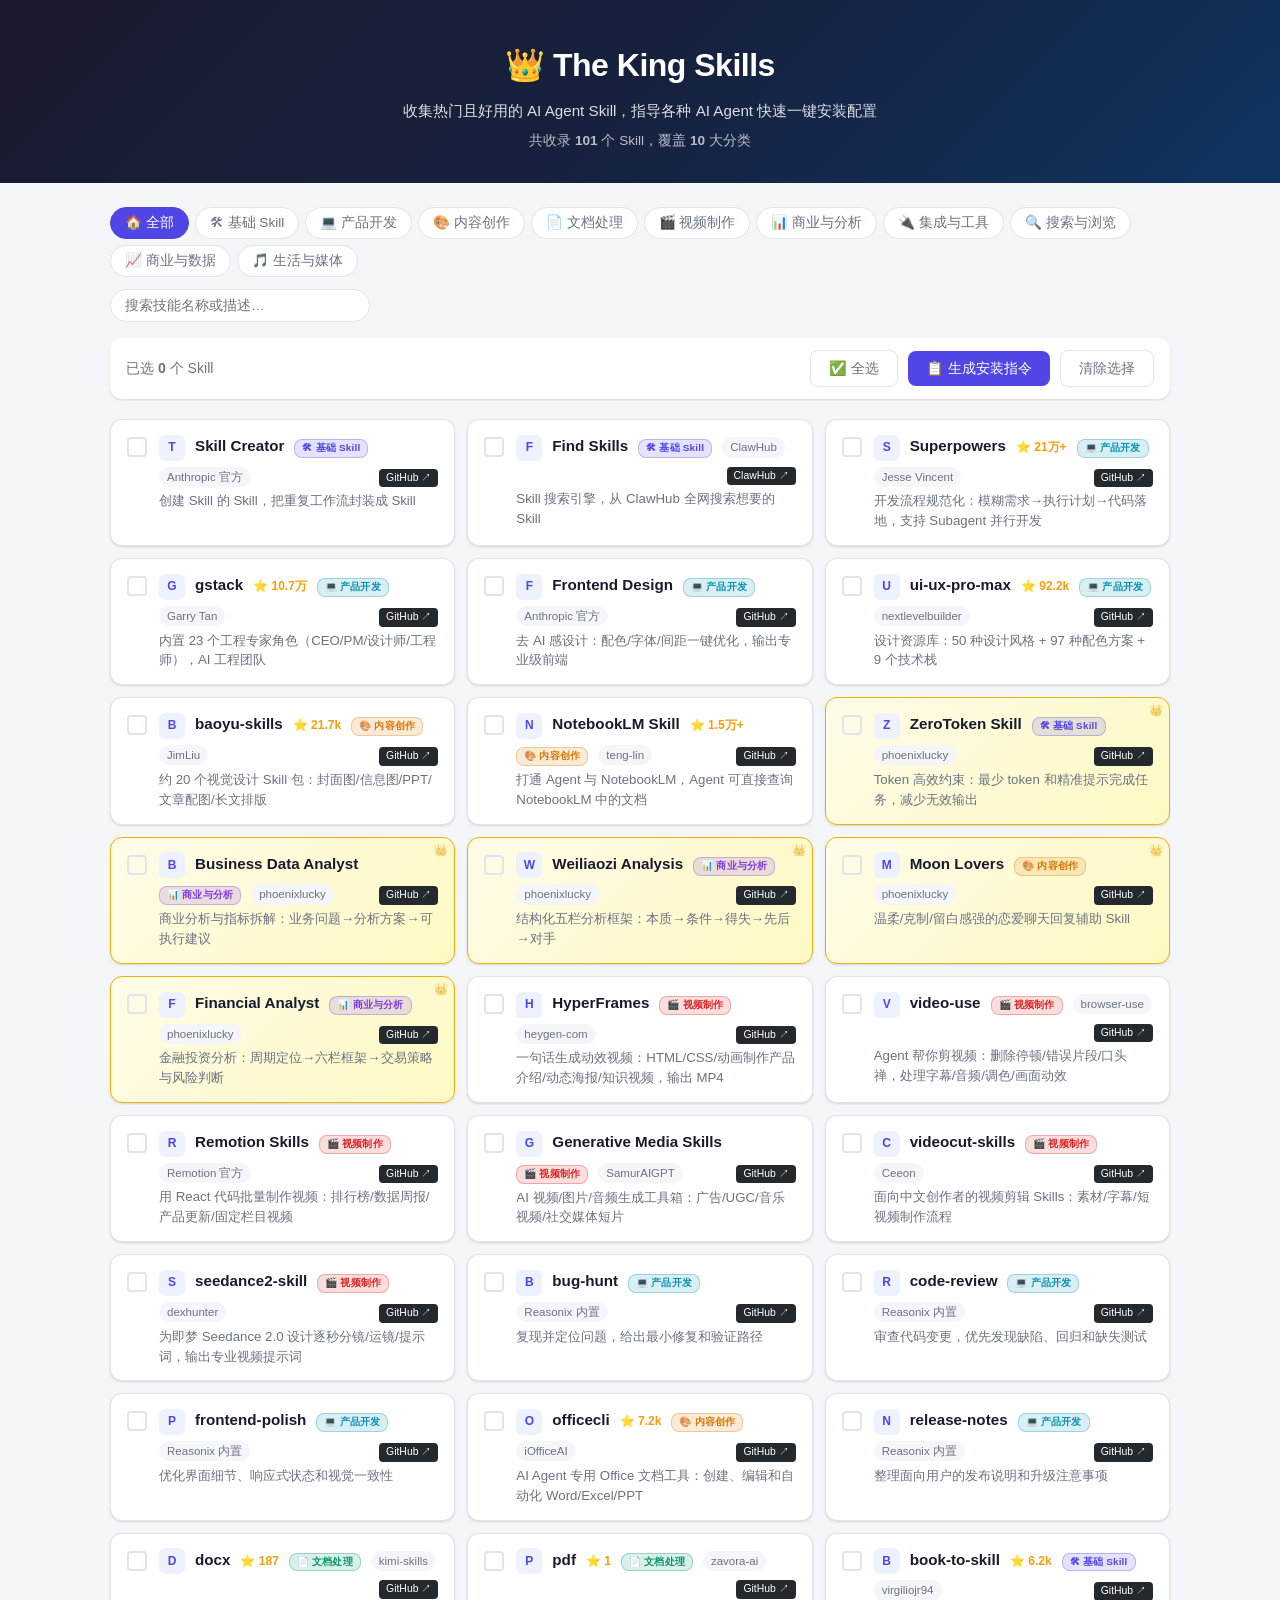
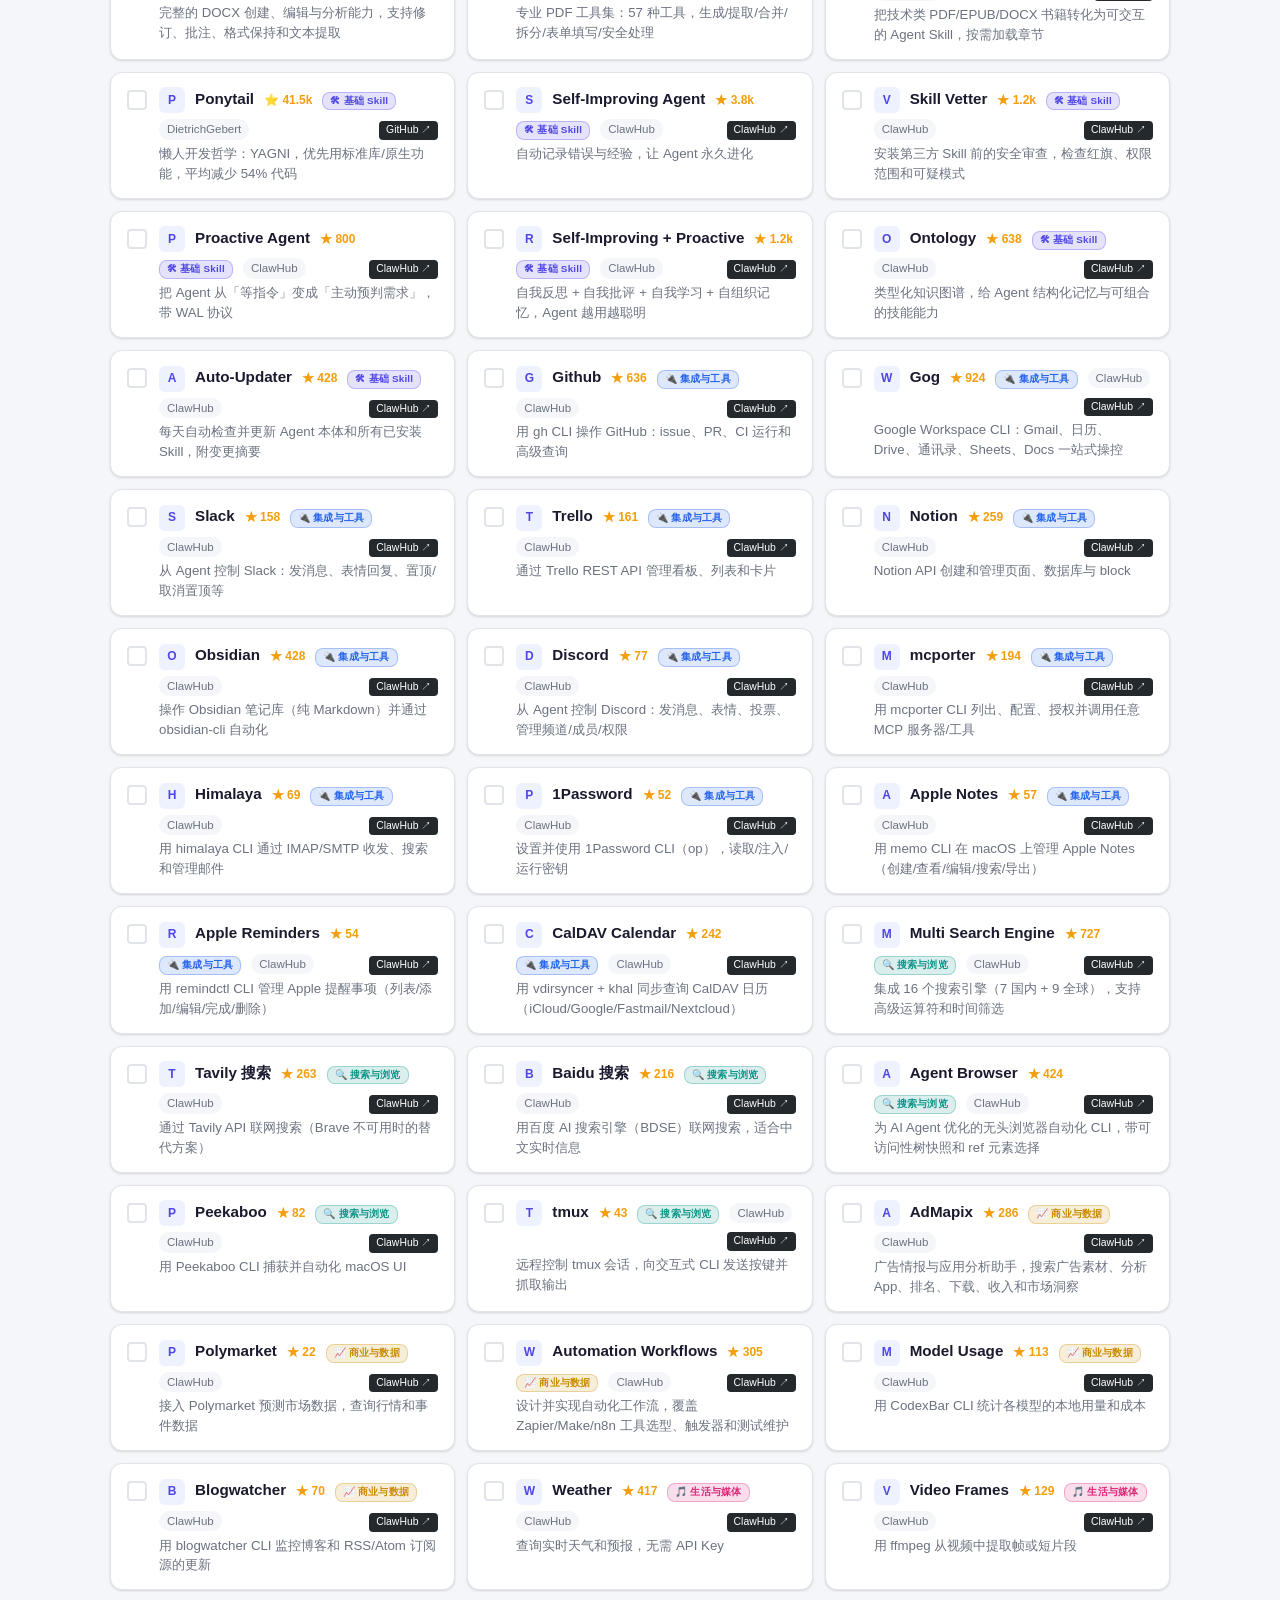
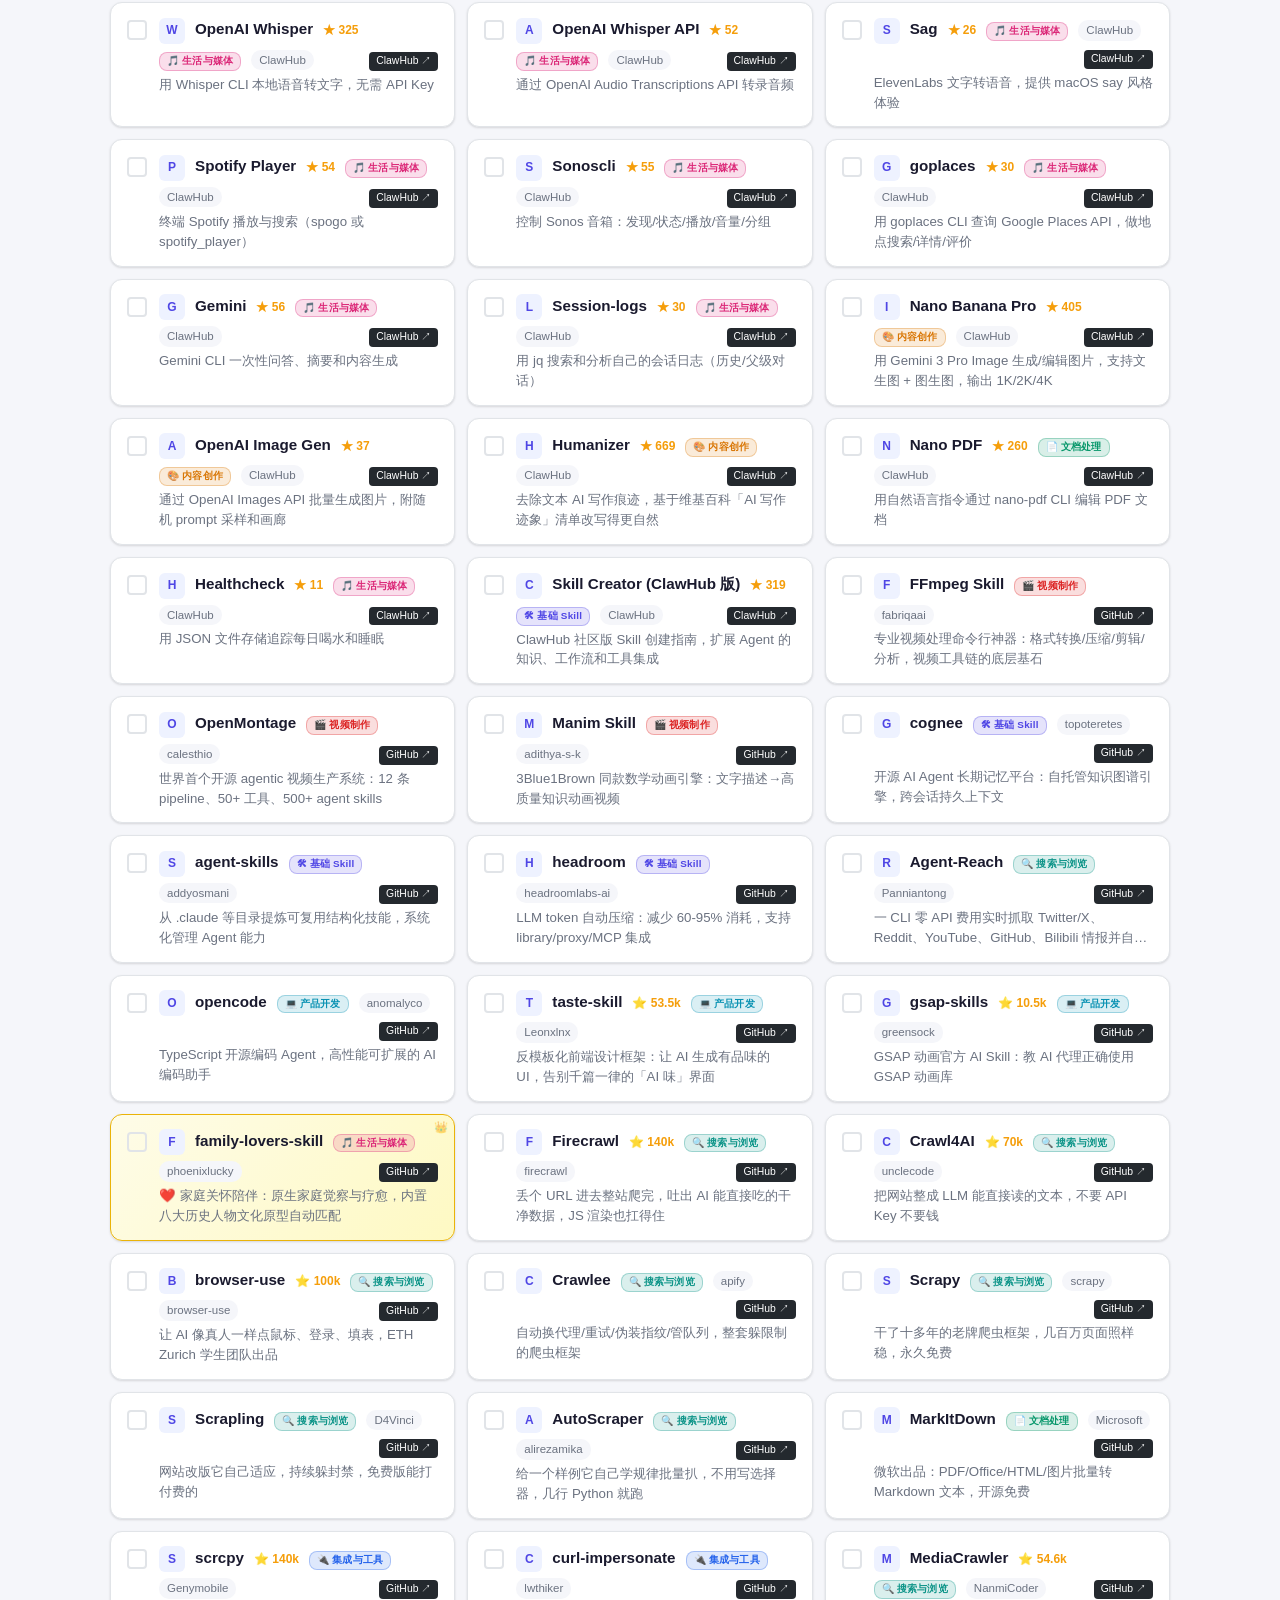
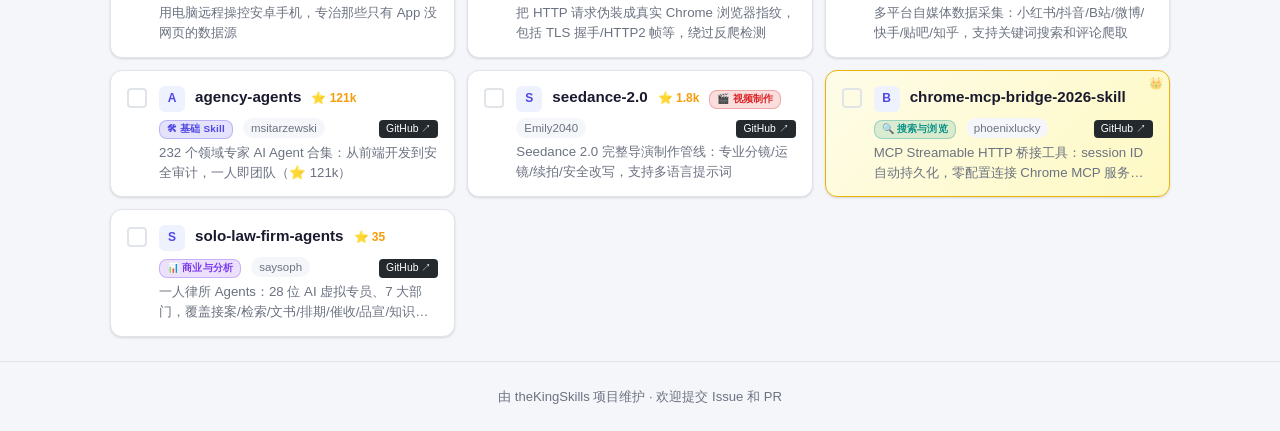
==== docs/index.html @ f6a1e83d "fix: script.js 引用版本号 v2 → v3，绕开浏览器对旧脚本的缓存" ====
<!DOCTYPE html>
<html lang="zh-CN">
<head>
  <meta charset="UTF-8">
  <meta name="viewport" content="width=device-width, initial-scale=1.0">
  <title>The King Skills — AI Agent Skill 索引</title>
  <link rel="stylesheet" href="css/style.css">
</head>
<body>
  <header class="header">
    <div class="container">
      <h1>👑 The King Skills</h1>
      <p class="subtitle">收集热门且好用的 AI Agent Skill，指导各种 AI Agent 快速一键安装配置</p>
      <p class="meta">共收录 <strong id="totalCount">0</strong> 个 Skill，覆盖 <strong>10</strong> 大分类</p>
    </div>
  </header>

  <main class="container">
    <!-- Controls: Filter + Search -->
    <section class="controls">
      <div class="filter-bar" id="filterBar">
        <button class="filter-btn active" data-cat="all">🏠 全部</button>
      </div>
      <div class="search-bar">
        <input type="text" id="searchInput" placeholder="搜索技能名称或描述…" autocomplete="off">
      </div>
    </section>

    <!-- Stats bar -->
    <section class="stats-bar">
      <span>已选 <strong id="selectedCount">0</strong> 个 Skill</span>
      <button class="btn btn-secondary" id="selectAllBtn">✅ 全选</button>
      <button class="btn btn-primary" id="generateBtn">📋 生成安装指令</button>
      <button class="btn btn-secondary" id="clearBtn">清除选择</button>
    </section>

    <!-- Skill cards grid -->
    <section class="skills-grid" id="skillsGrid">
      <!-- Rendered by JS -->
    </section>

    <!-- Install instructions output -->
    <section class="output-section" id="outputSection" style="display:none;">
      <h2>📋 安装指令</h2>
      <p class="output-hint">将下方内容直接提供给 AI Agent：</p>
      <textarea id="outputText" readonly rows="12"></textarea>
      <button class="btn btn-primary" id="copyBtn">📄 复制到剪贴板</button>
    </section>
  </main>

  <footer class="footer">
    <div class="container">
      <p>由 <a href="https://github.com/phoenixlucky/theKingSkills" target="_blank">theKingSkills</a> 项目维护 · 欢迎提交 Issue 和 PR</p>
    </div>
  </footer>

  <div class="toast" id="toast"></div>

  <script src="js/script.js?v=3"></script>
</body>
</html>
---- docs/css/style.css ----
/* ===== Reset & Base ===== */
*, *::before, *::after { box-sizing: border-box; margin: 0; padding: 0; }

:root {
  --bg: #f5f6fa;
  --surface: #ffffff;
  --border: #e1e4e8;
  --text: #1a1a2e;
  --text-secondary: #6b7280;
  --primary: #4f46e5;
  --primary-hover: #4338ca;
  --primary-light: #eef2ff;
  --accent: #f59e0b;
  --success: #10b981;
  --radius: 12px;
  --radius-sm: 8px;
  --shadow: 0 1px 3px rgba(0,0,0,.08), 0 1px 2px rgba(0,0,0,.06);
  --shadow-lg: 0 4px 6px rgba(0,0,0,.07), 0 10px 15px rgba(0,0,0,.1);
  --font: -apple-system, BlinkMacSystemFont, "Segoe UI", Roboto, "Noto Sans SC", sans-serif;
}

html { font-size: 16px; scroll-behavior: smooth; }

body {
  font-family: var(--font);
  background: var(--bg);
  color: var(--text);
  line-height: 1.6;
  min-height: 100vh;
  display: flex;
  flex-direction: column;
}

a { color: var(--primary); text-decoration: none; }
a:hover { text-decoration: underline; }

.container {
  max-width: 1100px;
  margin: 0 auto;
  padding: 0 20px;
  width: 100%;
}

/* ===== Header ===== */
.header {
  background: linear-gradient(135deg, #1a1a2e 0%, #16213e 50%, #0f3460 100%);
  color: #fff;
  padding: 40px 0 32px;
  text-align: center;
}
.header h1 { font-size: 2rem; font-weight: 800; letter-spacing: -0.5px; }
.header .subtitle { margin-top: 8px; font-size: .95rem; opacity: .85; max-width: 600px; margin-left: auto; margin-right: auto; }
.header .meta { margin-top: 6px; font-size: .85rem; opacity: .7; }

/* ===== Controls ===== */
.controls {
  display: flex;
  flex-wrap: wrap;
  gap: 12px;
  margin: 24px 0 16px;
  align-items: center;
}
.filter-bar {
  display: flex;
  flex-wrap: wrap;
  gap: 6px;
  flex: 1 1 auto;
}
.filter-btn {
  padding: 6px 14px;
  border: 1px solid var(--border);
  border-radius: 20px;
  background: var(--surface);
  color: var(--text-secondary);
  cursor: pointer;
  font-size: .85rem;
  font-family: var(--font);
  transition: all .15s ease;
  white-space: nowrap;
}
.filter-btn:hover { border-color: var(--primary); color: var(--primary); }
.filter-btn.active {
  background: var(--primary);
  color: #fff;
  border-color: var(--primary);
}
.search-bar {
  flex: 0 1 260px;
  min-width: 180px;
}
.search-bar input {
  width: 100%;
  padding: 8px 14px;
  border: 1px solid var(--border);
  border-radius: 20px;
  font-size: .85rem;
  font-family: var(--font);
  outline: none;
  transition: border-color .15s;
}
.search-bar input:focus { border-color: var(--primary); box-shadow: 0 0 0 3px rgba(79,70,229,.12); }

/* ===== Stats Bar ===== */
.stats-bar {
  display: flex;
  flex-wrap: wrap;
  gap: 10px;
  align-items: center;
  padding: 12px 16px;
  background: var(--surface);
  border-radius: var(--radius);
  box-shadow: var(--shadow);
  margin-bottom: 20px;
}
.stats-bar span { font-size: .88rem; color: var(--text-secondary); flex: 1; }

/* ===== Buttons ===== */
.btn {
  padding: 8px 18px;
  border: none;
  border-radius: var(--radius-sm);
  font-size: .88rem;
  font-family: var(--font);
  cursor: pointer;
  transition: all .15s ease;
  white-space: nowrap;
  font-weight: 500;
}
.btn-primary { background: var(--primary); color: #fff; }
.btn-primary:hover { background: var(--primary-hover); transform: translateY(-1px); box-shadow: var(--shadow); }
.btn-secondary { background: var(--surface); color: var(--text-secondary); border: 1px solid var(--border); }
.btn-secondary:hover { background: #f9fafb; color: var(--text); }

/* ===== Skills Grid ===== */
.skills-grid {
  display: grid;
  grid-template-columns: repeat(auto-fill, minmax(300px, 1fr));
  gap: 12px;
  margin-bottom: 24px;
}

.skill-card {
  background: var(--surface);
  border: 1px solid var(--border);
  border-radius: var(--radius);
  padding: 14px 16px;
  display: flex;
  align-items: flex-start;
  gap: 12px;
  cursor: pointer;
  transition: all .15s ease;
  box-shadow: var(--shadow);
  position: relative;
}
.skill-card:hover { border-color: var(--primary); box-shadow: var(--shadow-lg); transform: translateY(-2px); }
.skill-card.selected { border-color: var(--primary); background: var(--primary-light); }
.skill-card--own {
  border-color: #eab308;
  background: linear-gradient(135deg, #fefce8 0%, #fef9c3 100%);
  position: relative;
}
.skill-card--own::after {
  content: '👑';
  position: absolute;
  top: 4px;
  right: 6px;
  font-size: .7rem;
  opacity: .6;
}
.skill-card--own:hover { border-color: #ca8a04; box-shadow: 0 0 0 1px #eab308, var(--shadow-lg); }

.skill-check {
  flex-shrink: 0;
  width: 20px;
  height: 20px;
  border: 2px solid var(--border);
  border-radius: 4px;
  display: flex;
  align-items: center;
  justify-content: center;
  margin-top: 3px;
  transition: all .15s;
  font-size: 12px;
  color: transparent;
}
.skill-card.selected .skill-check { background: var(--primary); border-color: var(--primary); color: #fff; }

.skill-body { flex: 1; min-width: 0; }
.skill-header {
  display: flex;
  flex-wrap: wrap;
  align-items: baseline;
  gap: 6px 10px;
  margin-bottom: 4px;
}
.skill-icon {
  width: 26px;
  height: 26px;
  border-radius: 6px;
  background: var(--primary-light);
  color: var(--primary);
  display: inline-flex;
  align-items: center;
  justify-content: center;
  font-size: .75rem;
  font-weight: 700;
  flex-shrink: 0;
}
.skill-name { font-size: .95rem; font-weight: 600; }
.skill-stars {
  font-size: .75rem;
  color: var(--accent);
  font-weight: 600;
}
.skill-cat {
  font-size: .62rem;
  color: var(--cat-color, var(--primary));
  background: var(--cat-bg, var(--primary-light));
  padding: 0 7px;
  border-radius: 8px;
  border: 1px solid var(--cat-border, var(--border));
  white-space: nowrap;
  font-weight: 600;
  line-height: 1.7;
  letter-spacing: 0.02em;
}
.skill-source {
  font-size: .72rem;
  color: var(--text-secondary);
  background: var(--bg);
  padding: 1px 8px;
  border-radius: 10px;
}
.skill-desc {
  font-size: .83rem;
  color: var(--text-secondary);
  line-height: 1.5;
  display: -webkit-box;
  -webkit-line-clamp: 2;
  -webkit-box-orient: vertical;
  overflow: hidden;
}

.skill-repo {
  font-size: .65rem;
  font-family: var(--font);
  color: #fff;
  background: #24292e;
  border-radius: 4px;
  padding: 1px 7px;
  margin-left: auto;
  white-space: nowrap;
  transition: background .15s;
  text-decoration: none;
  font-weight: 500;
  line-height: 1.6;
}
.skill-repo:hover {
  background: #0366d6;
  text-decoration: none;
}

.skill-card.hidden { display: none; }

/* ===== Output Section ===== */
.output-section {
  background: var(--surface);
  border: 1px solid var(--border);
  border-radius: var(--radius);
  padding: 20px 24px;
  margin-bottom: 24px;
  box-shadow: var(--shadow);
}
.output-section h2 { font-size: 1.1rem; margin-bottom: 4px; }
.output-hint { font-size: .85rem; color: var(--text-secondary); margin-bottom: 12px; }
.output-section textarea {
  width: 100%;
  padding: 14px;
  border: 1px solid var(--border);
  border-radius: var(--radius-sm);
  font-family: "SF Mono", "Fira Code", "Consolas", monospace;
  font-size: .82rem;
  line-height: 1.6;
  resize: vertical;
  color: var(--text);
  background: #fafbfc;
  margin-bottom: 12px;
}
.output-section textarea:focus { outline: none; border-color: var(--primary); }

/* ===== Footer ===== */
.footer {
  margin-top: auto;
  text-align: center;
  padding: 24px 0;
  color: var(--text-secondary);
  font-size: .82rem;
  border-top: 1px solid var(--border);
}
.footer a { color: var(--text-secondary); }

/* ===== Toast ===== */
.toast {
  position: fixed;
  bottom: 30px;
  left: 50%;
  transform: translateX(-50%) translateY(80px);
  background: #1a1a2e;
  color: #fff;
  padding: 10px 24px;
  border-radius: var(--radius-sm);
  font-size: .88rem;
  opacity: 0;
  transition: all .3s ease;
  pointer-events: none;
  z-index: 999;
}
.toast.show { opacity: 1; transform: translateX(-50%) translateY(0); }

/* ===== Empty State ===== */
.empty-state {
  grid-column: 1 / -1;
  text-align: center;
  padding: 60px 20px;
  color: var(--text-secondary);
}
.empty-state .empty-icon { font-size: 3rem; margin-bottom: 12px; }
.empty-state p { font-size: .95rem; }

/* ===== Responsive ===== */
@media (max-width: 768px) {
  .header { padding: 28px 0 24px; }
  .header h1 { font-size: 1.5rem; }
  .controls { flex-direction: column; align-items: stretch; }
  .search-bar { flex: 1; min-width: 0; }
  .skills-grid { grid-template-columns: 1fr; }
  .stats-bar { flex-direction: column; align-items: stretch; text-align: center; }
  .stats-bar span { flex: none; }
  .output-section { padding: 16px; }
}

@media (max-width: 420px) {
  .filter-btn { font-size: .78rem; padding: 5px 10px; }
  .skill-header { gap: 4px 6px; }
  .skill-name { font-size: .88rem; }
}
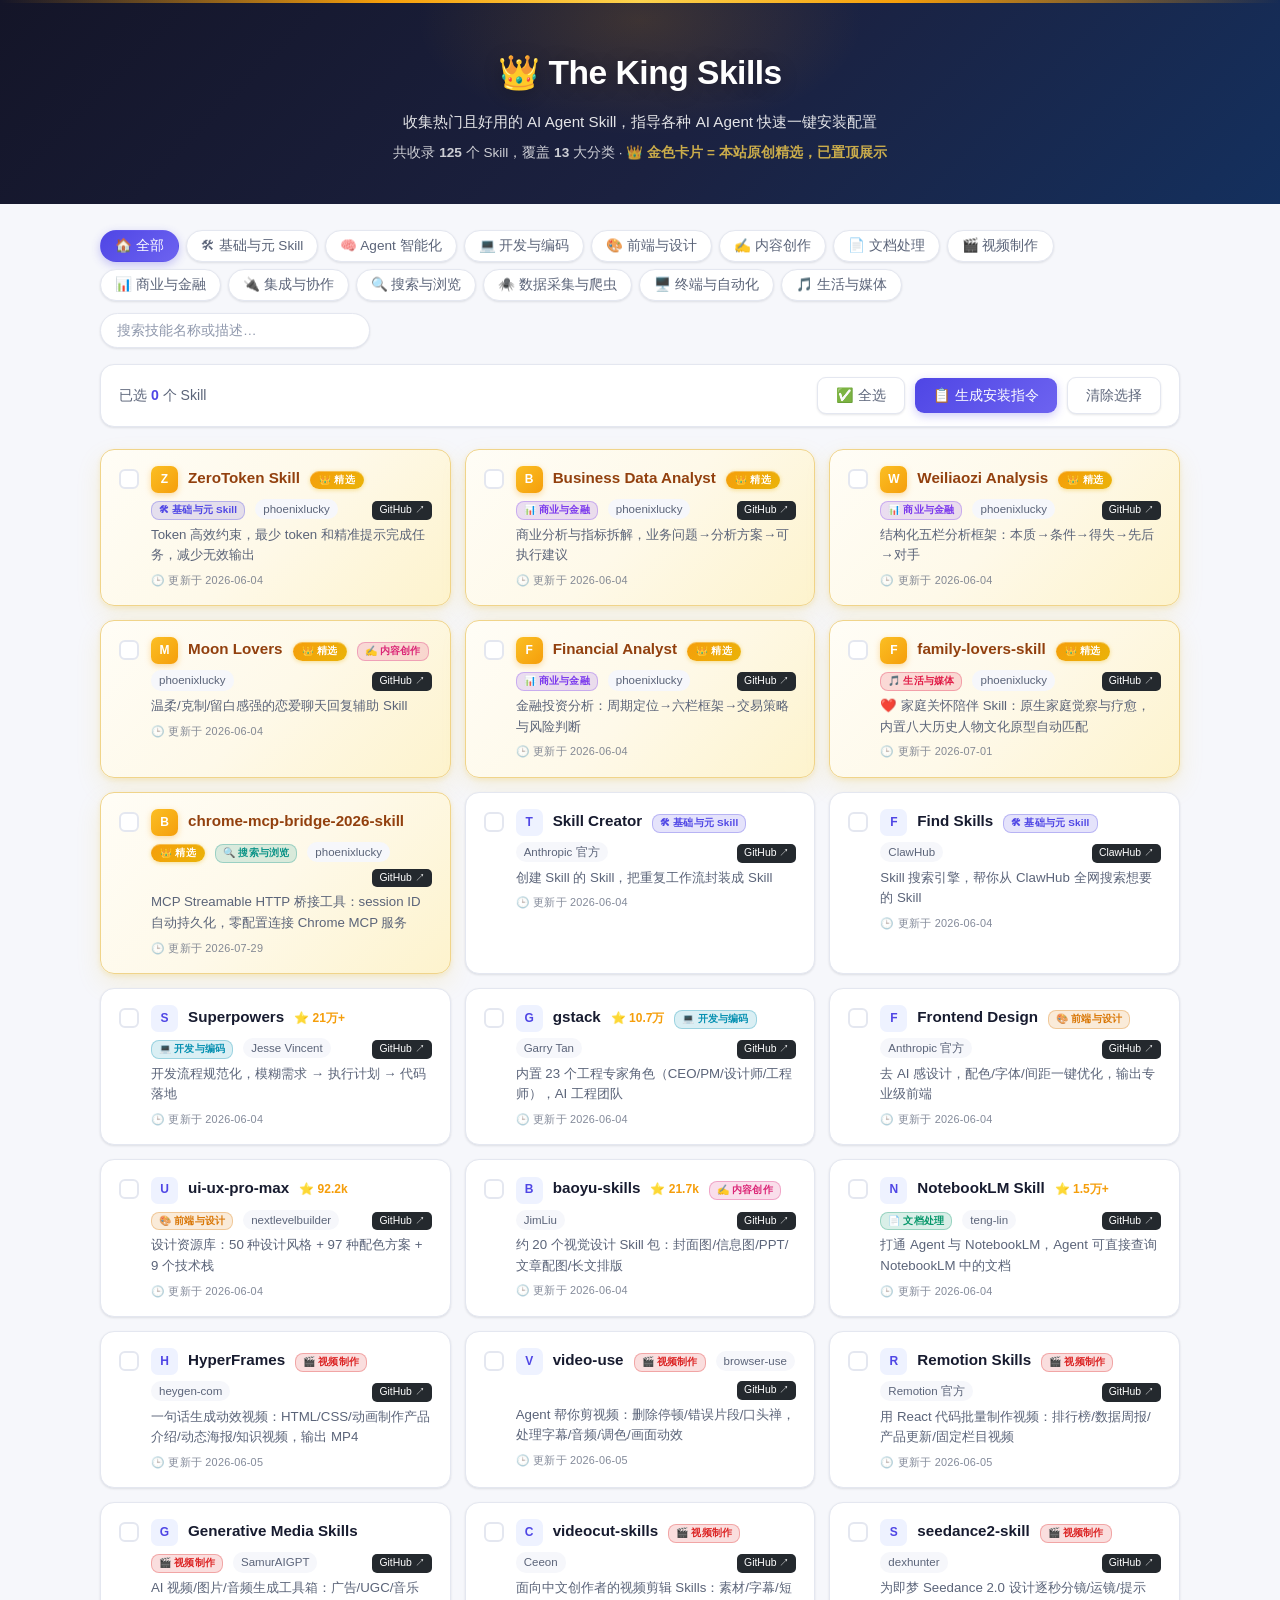
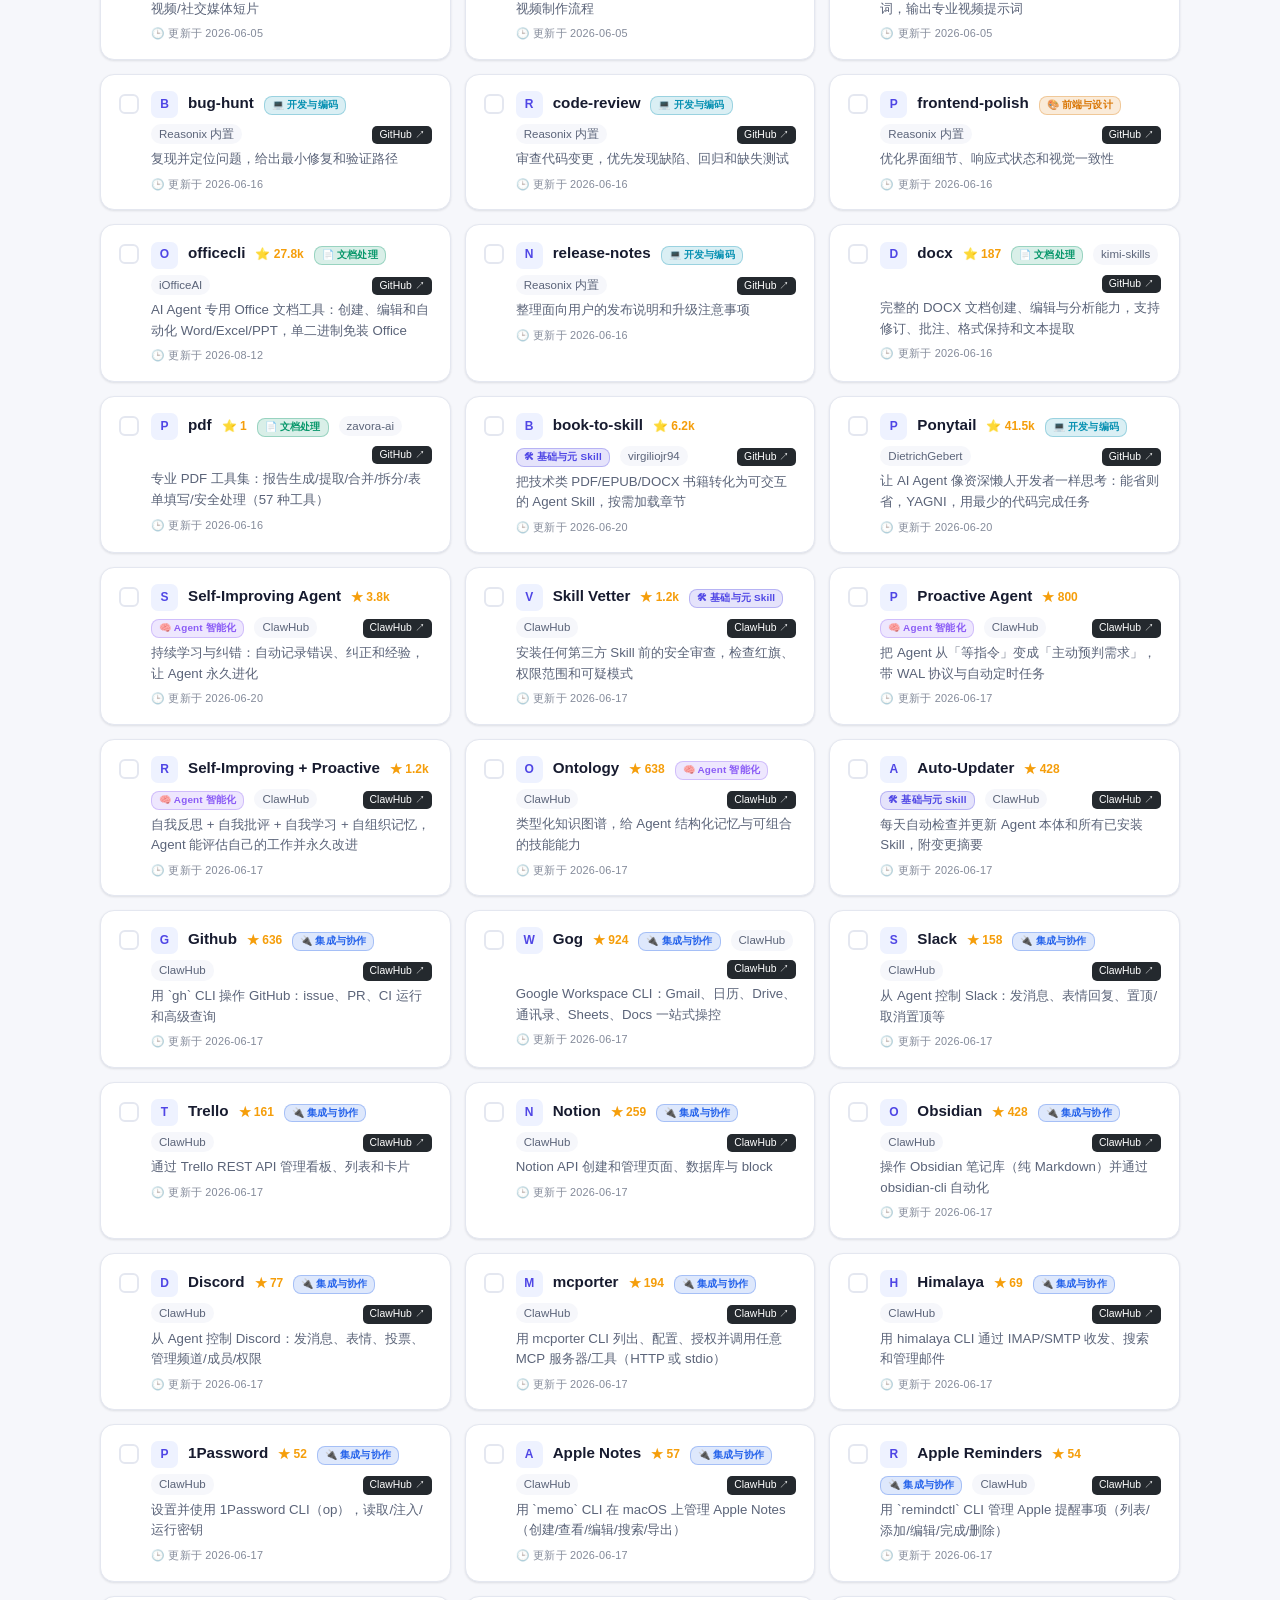
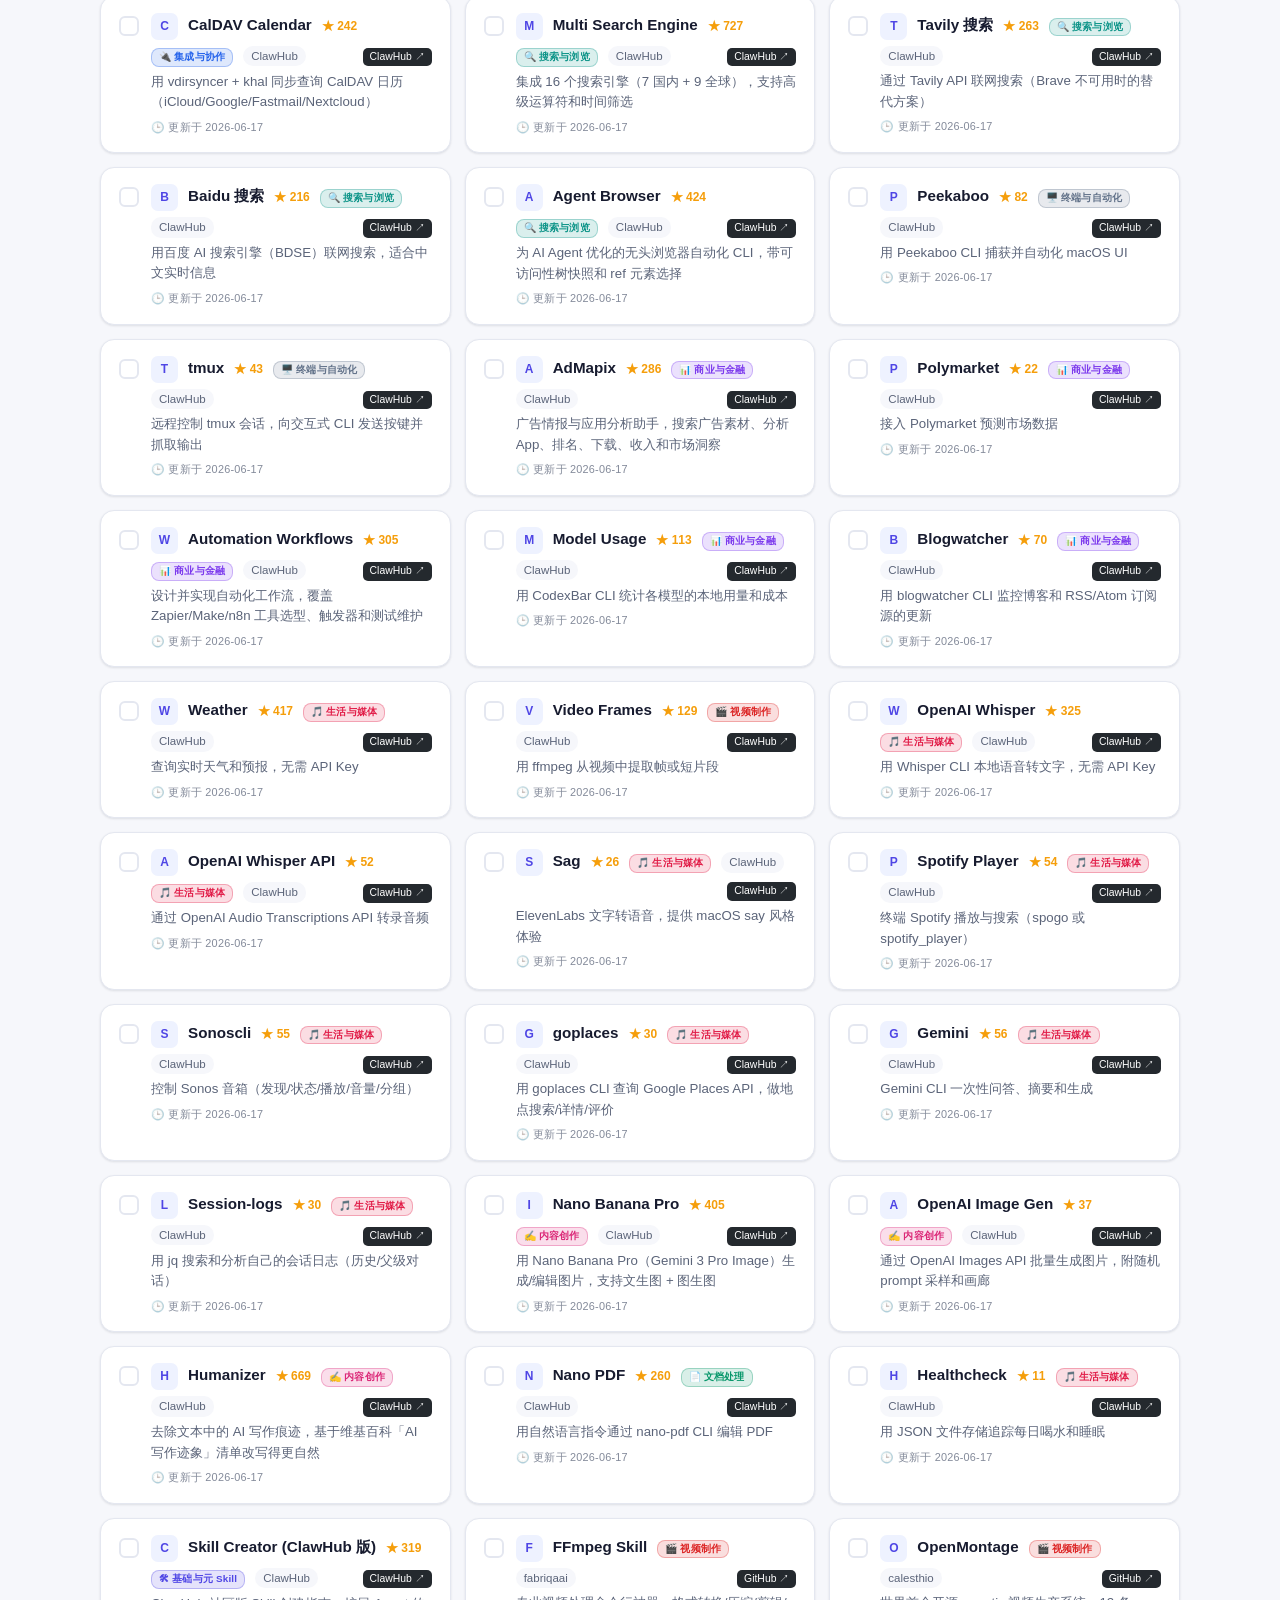
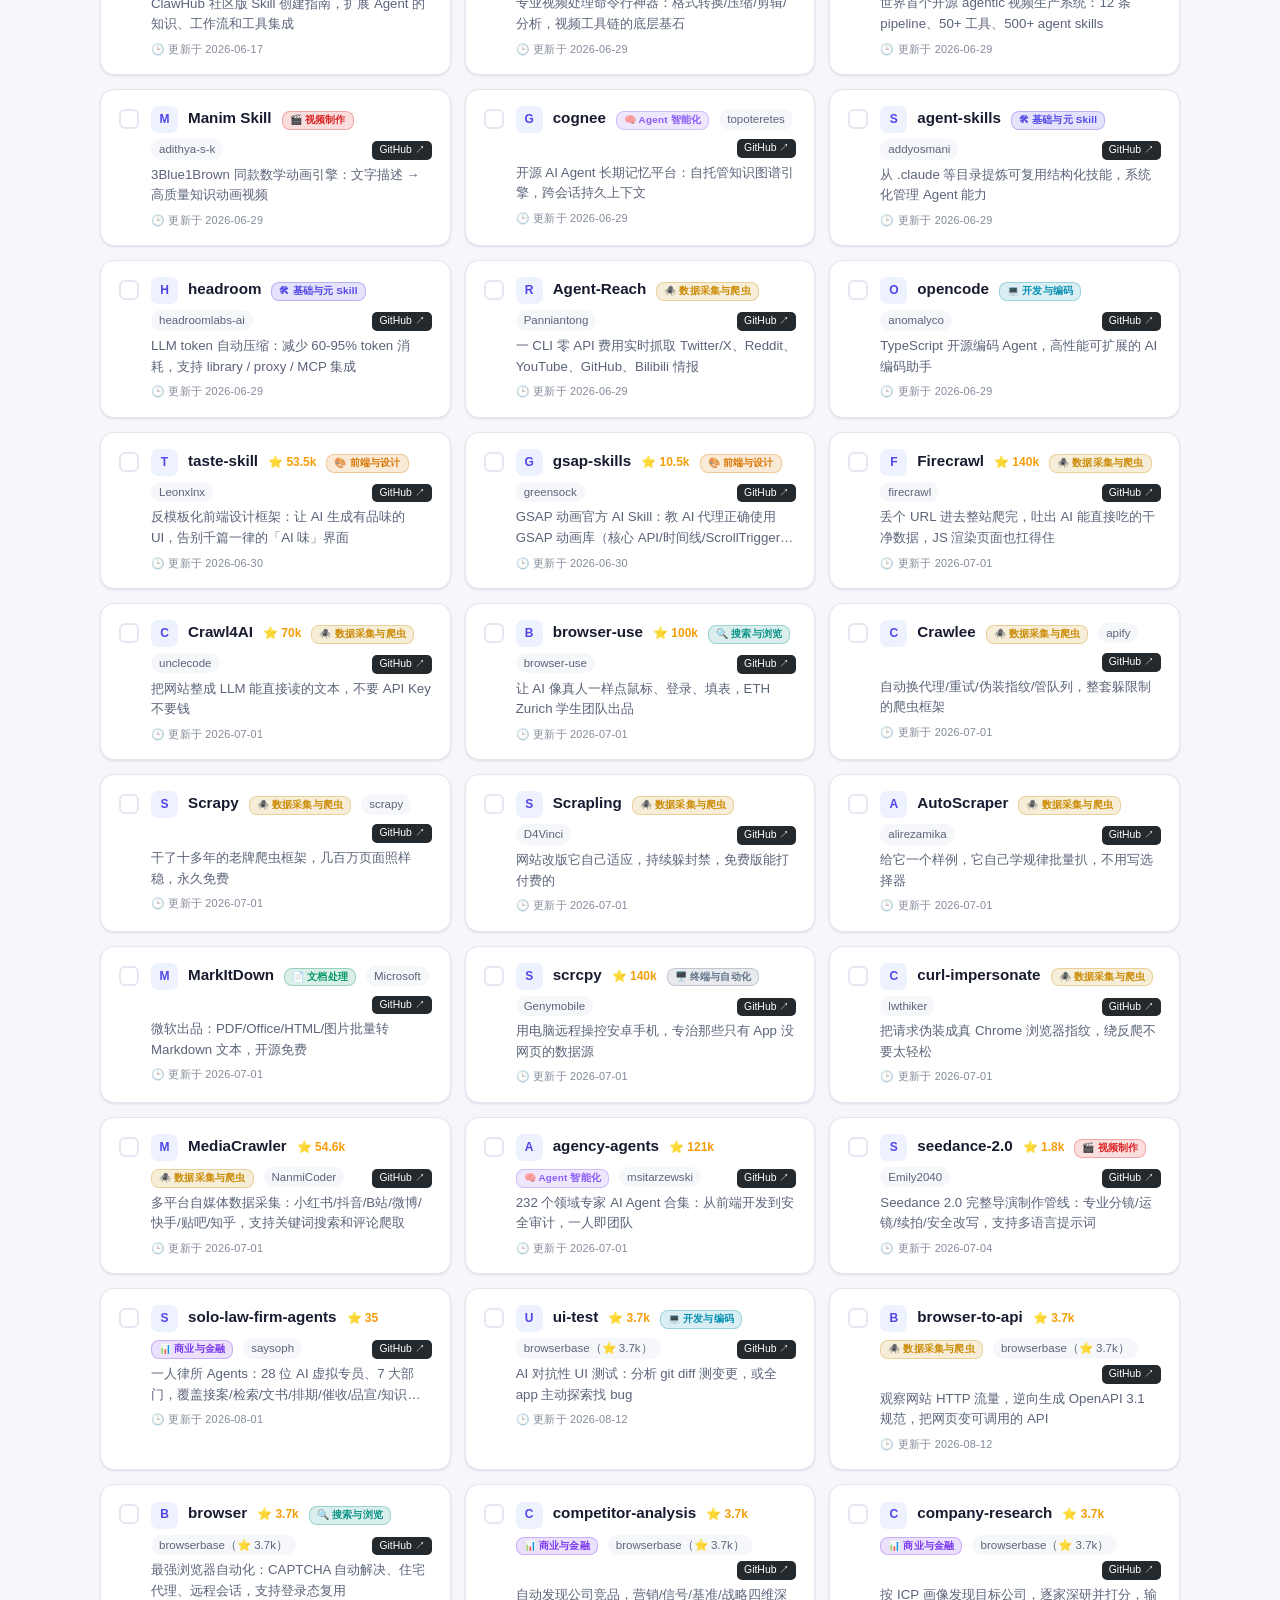
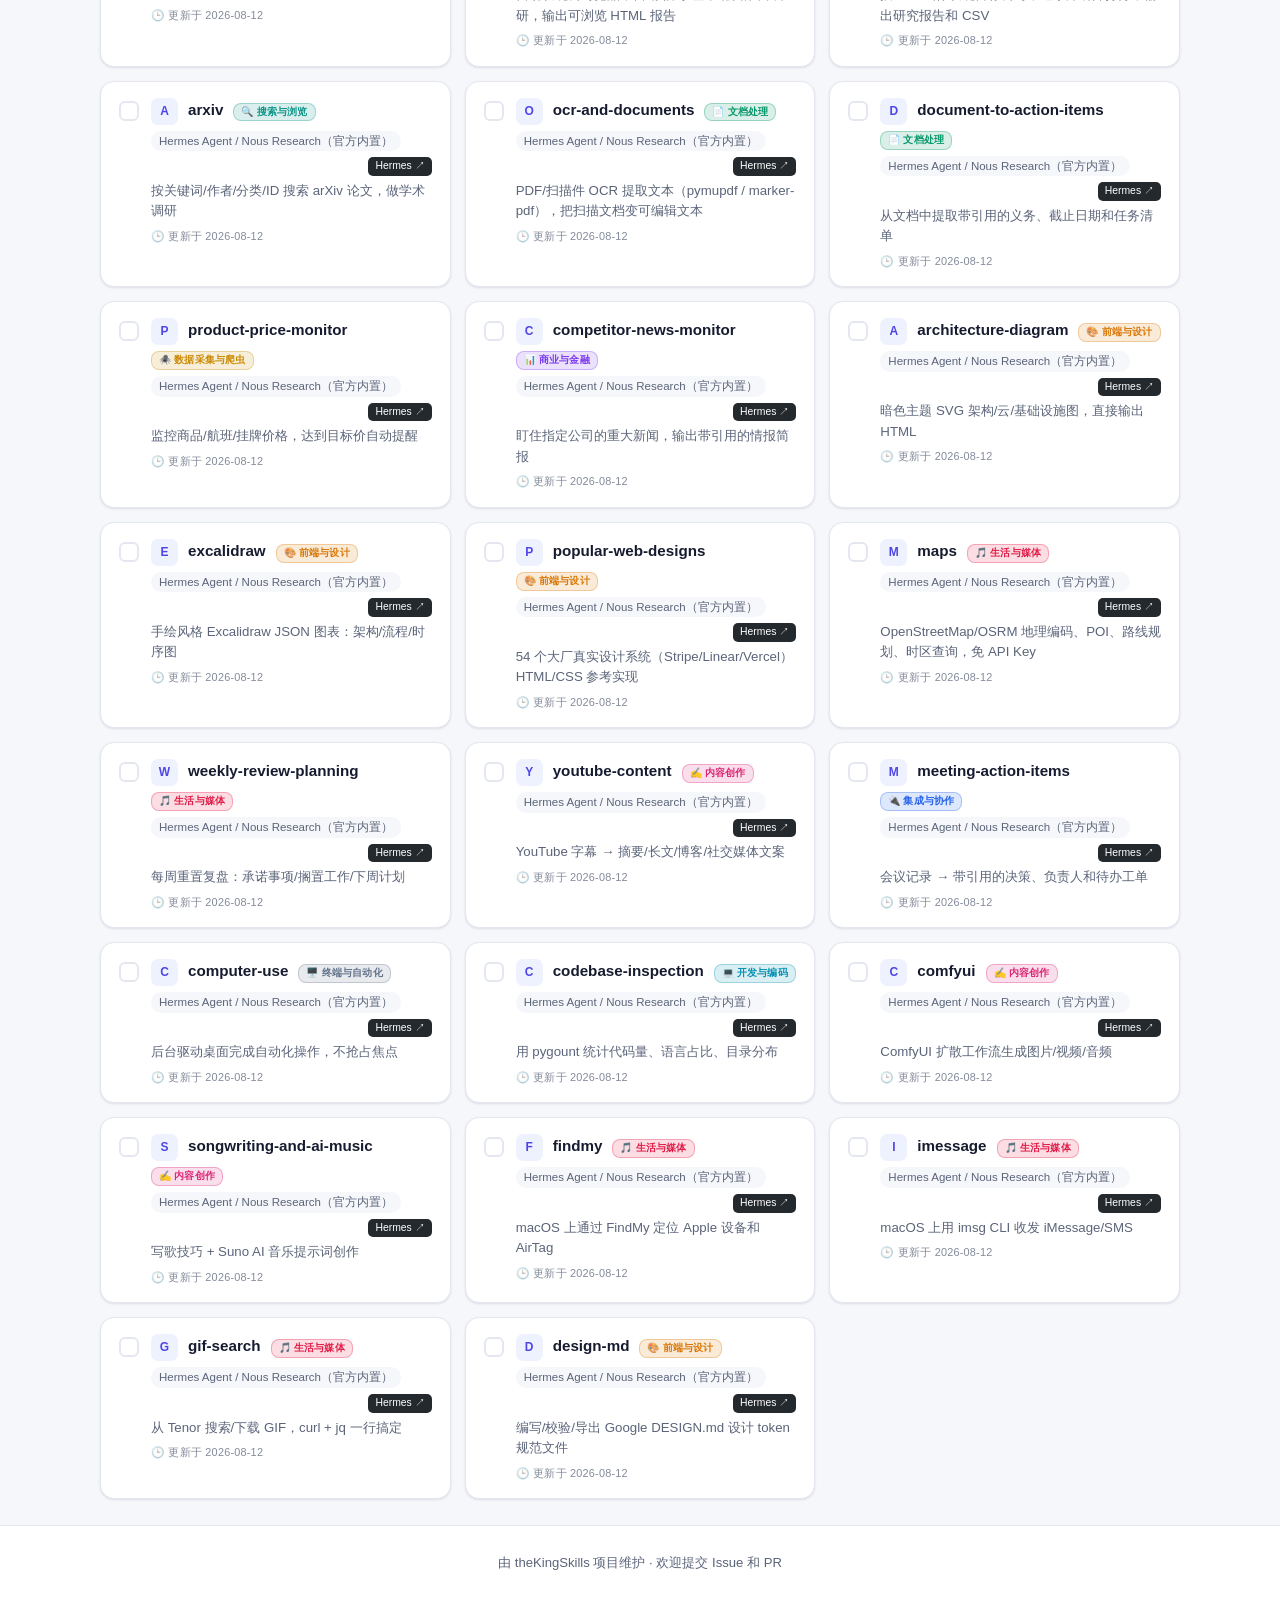
==== commit 828f8b6e: "feat: 技能索引扩充至 125 个（新增 Skill Vetter、Auto-Updater、Self-Improving Agent 等），同步 docs 站点数据" ====
--- a/docs/index.html
+++ b/docs/index.html
@@ -4,14 +4,14 @@
   <meta charset="UTF-8">
   <meta name="viewport" content="width=device-width, initial-scale=1.0">
   <title>The King Skills — AI Agent Skill 索引</title>
-  <link rel="stylesheet" href="css/style.css">
+  <link rel="stylesheet" href="css/style.css?v=6">
 </head>
 <body>
   <header class="header">
     <div class="container">
       <h1>👑 The King Skills</h1>
       <p class="subtitle">收集热门且好用的 AI Agent Skill，指导各种 AI Agent 快速一键安装配置</p>
-      <p class="meta">共收录 <strong id="totalCount">0</strong> 个 Skill，覆盖 <strong>10</strong> 大分类</p>
+      <p class="meta">共收录 <strong id="totalCount">0</strong> 个 Skill，覆盖 <strong>13</strong> 大分类 · <span class="gold-hint">👑 金色卡片 = 本站原创精选，已置顶展示</span></p>
     </div>
   </header>
 
@@ -56,6 +56,6 @@
 
   <div class="toast" id="toast"></div>
 
-  <script src="js/script.js?v=3"></script>
+  <script src="js/script.js?v=7"></script>
 </body>
 </html>
--- a/docs/css/style.css
+++ b/docs/css/style.css
@@ -2,21 +2,29 @@
 *, *::before, *::after { box-sizing: border-box; margin: 0; padding: 0; }
 
 :root {
-  --bg: #f5f6fa;
+  --bg: #f6f7fb;
   --surface: #ffffff;
-  --border: #e1e4e8;
-  --text: #1a1a2e;
-  --text-secondary: #6b7280;
+  --surface-hover: #fbfcff;
+  --border: #e4e7f0;
+  --border-strong: #d4d9e6;
+  --text: #171b2f;
+  --text-secondary: #5b6479;
+  --text-muted: #9099ad;
   --primary: #4f46e5;
   --primary-hover: #4338ca;
-  --primary-light: #eef2ff;
+  --primary-soft: #eef2ff;
   --accent: #f59e0b;
+  --gold: #eab308;
+  --gold-deep: #ca8a04;
   --success: #10b981;
-  --radius: 12px;
-  --radius-sm: 8px;
-  --shadow: 0 1px 3px rgba(0,0,0,.08), 0 1px 2px rgba(0,0,0,.06);
-  --shadow-lg: 0 4px 6px rgba(0,0,0,.07), 0 10px 15px rgba(0,0,0,.1);
-  --font: -apple-system, BlinkMacSystemFont, "Segoe UI", Roboto, "Noto Sans SC", sans-serif;
+  --radius: 14px;
+  --radius-sm: 9px;
+  --shadow-sm: 0 1px 2px rgba(23,27,47,.05), 0 1px 3px rgba(23,27,47,.06);
+  --shadow: 0 2px 4px rgba(23,27,47,.05), 0 10px 28px rgba(23,27,47,.07);
+  --shadow-lg: 0 6px 12px rgba(23,27,47,.07), 0 20px 48px rgba(23,27,47,.11);
+  --shadow-gold: 0 2px 5px rgba(234,179,8,.16), 0 10px 26px rgba(234,179,8,.12);
+  --font: -apple-system, BlinkMacSystemFont, "Segoe UI", Roboto, "Noto Sans SC", "PingFang SC", "Microsoft YaHei", sans-serif;
+  --font-mono: "SF Mono", "Fira Code", "Consolas", monospace;
 }
 
 html { font-size: 16px; scroll-behavior: smooth; }
@@ -29,13 +37,14 @@
   min-height: 100vh;
   display: flex;
   flex-direction: column;
+  -webkit-font-smoothing: antialiased;
 }
 
 a { color: var(--primary); text-decoration: none; }
 a:hover { text-decoration: underline; }
 
 .container {
-  max-width: 1100px;
+  max-width: 1120px;
   margin: 0 auto;
   padding: 0 20px;
   width: 100%;
@@ -43,61 +52,107 @@
 
 /* ===== Header ===== */
 .header {
-  background: linear-gradient(135deg, #1a1a2e 0%, #16213e 50%, #0f3460 100%);
-  color: #fff;
-  padding: 40px 0 32px;
+  position: relative;
+  overflow: hidden;
+  background: linear-gradient(135deg, #141528 0%, #1b2140 55%, #14305e 100%);
+  color: #fff;
+  padding: 46px 0 40px;
   text-align: center;
 }
-.header h1 { font-size: 2rem; font-weight: 800; letter-spacing: -0.5px; }
-.header .subtitle { margin-top: 8px; font-size: .95rem; opacity: .85; max-width: 600px; margin-left: auto; margin-right: auto; }
-.header .meta { margin-top: 6px; font-size: .85rem; opacity: .7; }
+/* 顶部金色饰线 */
+.header::after {
+  content: '';
+  position: absolute;
+  inset: 0 0 auto 0;
+  height: 3px;
+  background: linear-gradient(90deg, transparent, #f59e0b 30%, #fcd34d 50%, #f59e0b 70%, transparent);
+}
+/* 顶部柔光晕 */
+.header::before {
+  content: '';
+  position: absolute;
+  top: -140px;
+  left: 50%;
+  transform: translateX(-50%);
+  width: 620px;
+  height: 320px;
+  background: radial-gradient(closest-side, rgba(245,158,11,.16), transparent 72%);
+  pointer-events: none;
+}
+.header h1 {
+  position: relative;
+  font-size: 2.1rem;
+  font-weight: 800;
+  letter-spacing: -0.5px;
+  text-shadow: 0 2px 18px rgba(0,0,0,.25);
+}
+.header .subtitle {
+  position: relative;
+  margin: 10px auto 0;
+  font-size: .95rem;
+  opacity: .88;
+  max-width: 620px;
+}
+.header .meta {
+  position: relative;
+  margin-top: 8px;
+  font-size: .85rem;
+  opacity: .78;
+}
+.header .gold-hint {
+  color: #fcd34d;
+  font-weight: 600;
+  opacity: 1;
+}
 
 /* ===== Controls ===== */
 .controls {
   display: flex;
   flex-wrap: wrap;
   gap: 12px;
-  margin: 24px 0 16px;
+  margin: 26px 0 16px;
   align-items: center;
 }
 .filter-bar {
   display: flex;
   flex-wrap: wrap;
-  gap: 6px;
+  gap: 7px;
   flex: 1 1 auto;
 }
 .filter-btn {
   padding: 6px 14px;
   border: 1px solid var(--border);
-  border-radius: 20px;
+  border-radius: 999px;
   background: var(--surface);
   color: var(--text-secondary);
   cursor: pointer;
   font-size: .85rem;
   font-family: var(--font);
-  transition: all .15s ease;
+  transition: all .16s ease;
   white-space: nowrap;
-}
-.filter-btn:hover { border-color: var(--primary); color: var(--primary); }
+  box-shadow: var(--shadow-sm);
+}
+.filter-btn:hover { border-color: #c7cdf5; color: var(--primary); transform: translateY(-1px); }
 .filter-btn.active {
-  background: var(--primary);
-  color: #fff;
-  border-color: var(--primary);
-}
-.search-bar {
-  flex: 0 1 260px;
-  min-width: 180px;
-}
+  background: linear-gradient(135deg, #4f46e5, #6d63f0);
+  color: #fff;
+  border-color: transparent;
+  box-shadow: 0 3px 10px rgba(79,70,229,.3);
+}
+.search-bar { flex: 0 1 270px; min-width: 190px; }
 .search-bar input {
   width: 100%;
-  padding: 8px 14px;
-  border: 1px solid var(--border);
-  border-radius: 20px;
+  padding: 9px 16px;
+  border: 1px solid var(--border);
+  border-radius: 999px;
   font-size: .85rem;
   font-family: var(--font);
   outline: none;
-  transition: border-color .15s;
-}
+  transition: border-color .15s, box-shadow .15s;
+  box-shadow: var(--shadow-sm);
+  background: var(--surface);
+}
+.search-bar input::placeholder { color: var(--text-muted); }
 .search-bar input:focus { border-color: var(--primary); box-shadow: 0 0 0 3px rgba(79,70,229,.12); }
 
 /* ===== Stats Bar ===== */
@@ -106,13 +161,15 @@
   flex-wrap: wrap;
   gap: 10px;
   align-items: center;
-  padding: 12px 16px;
-  background: var(--surface);
+  padding: 12px 18px;
+  background: var(--surface);
+  border: 1px solid var(--border);
   border-radius: var(--radius);
-  box-shadow: var(--shadow);
-  margin-bottom: 20px;
+  box-shadow: var(--shadow-sm);
+  margin-bottom: 22px;
 }
 .stats-bar span { font-size: .88rem; color: var(--text-secondary); flex: 1; }
+.stats-bar strong { color: var(--primary); }
 
 /* ===== Buttons ===== */
 .btn {
@@ -122,59 +179,101 @@
   font-size: .88rem;
   font-family: var(--font);
   cursor: pointer;
-  transition: all .15s ease;
+  transition: all .16s ease;
   white-space: nowrap;
   font-weight: 500;
 }
-.btn-primary { background: var(--primary); color: #fff; }
-.btn-primary:hover { background: var(--primary-hover); transform: translateY(-1px); box-shadow: var(--shadow); }
-.btn-secondary { background: var(--surface); color: var(--text-secondary); border: 1px solid var(--border); }
-.btn-secondary:hover { background: #f9fafb; color: var(--text); }
+.btn-primary {
+  background: linear-gradient(135deg, #4f46e5, #6d63f0);
+  color: #fff;
+  box-shadow: 0 3px 10px rgba(79,70,229,.28);
+}
+.btn-primary:hover {
+  background: linear-gradient(135deg, #4338ca, #5a50e8);
+  transform: translateY(-1px);
+  box-shadow: 0 5px 14px rgba(79,70,229,.34);
+}
+.btn-secondary {
+  background: var(--surface);
+  color: var(--text-secondary);
+  border: 1px solid var(--border);
+  box-shadow: var(--shadow-sm);
+}
+.btn-secondary:hover { background: var(--surface-hover); color: var(--text); border-color: var(--border-strong); }
 
 /* ===== Skills Grid ===== */
 .skills-grid {
   display: grid;
   grid-template-columns: repeat(auto-fill, minmax(300px, 1fr));
-  gap: 12px;
-  margin-bottom: 24px;
+  gap: 14px;
+  margin-bottom: 26px;
 }
 
 .skill-card {
   background: var(--surface);
   border: 1px solid var(--border);
   border-radius: var(--radius);
-  padding: 14px 16px;
+  padding: 16px 18px;
   display: flex;
   align-items: flex-start;
   gap: 12px;
   cursor: pointer;
-  transition: all .15s ease;
+  transition: transform .18s ease, box-shadow .18s ease, border-color .18s ease, background .18s ease;
+  box-shadow: var(--shadow-sm);
+  position: relative;
+}
+.skill-card:hover {
+  border-color: #c7cdf5;
   box-shadow: var(--shadow);
-  position: relative;
-}
-.skill-card:hover { border-color: var(--primary); box-shadow: var(--shadow-lg); transform: translateY(-2px); }
-.skill-card.selected { border-color: var(--primary); background: var(--primary-light); }
+  transform: translateY(-3px);
+  background: var(--surface-hover);
+}
+.skill-card.selected {
+  border-color: var(--primary);
+  background: var(--primary-soft);
+  box-shadow: 0 0 0 3px rgba(79,70,229,.12);
+}
+.skill-card.selected::before {
+  content: '';
+  position: absolute;
+  left: 0;
+  top: 12px;
+  bottom: 12px;
+  width: 3px;
+  border-radius: 3px;
+  background: var(--primary);
+}
+
+/* ---- 金色卡片：本站原创精选 ---- */
 .skill-card--own {
-  border-color: #eab308;
-  background: linear-gradient(135deg, #fefce8 0%, #fef9c3 100%);
-  position: relative;
-}
-.skill-card--own::after {
-  content: '👑';
-  position: absolute;
-  top: 4px;
-  right: 6px;
-  font-size: .7rem;
-  opacity: .6;
-}
-.skill-card--own:hover { border-color: #ca8a04; box-shadow: 0 0 0 1px #eab308, var(--shadow-lg); }
+  border-color: #f0d48a;
+  background: linear-gradient(135deg, #fffdf6 0%, #fef9e9 50%, #fdf3cd 100%);
+  box-shadow: var(--shadow-gold);
+}
+.skill-card--own:hover {
+  border-color: var(--gold);
+  transform: translateY(-3px);
+  box-shadow: 0 6px 14px rgba(234,179,8,.2), 0 16px 40px rgba(234,179,8,.16);
+}
+.skill-card--own.selected {
+  border-color: var(--gold-deep);
+  background: linear-gradient(135deg, #fffdf6 0%, #fdeeb4 100%);
+  box-shadow: 0 0 0 3px rgba(234,179,8,.18);
+}
+.skill-card--own.selected::before { background: var(--gold); }
+.skill-card--own .skill-icon {
+  background: linear-gradient(135deg, #fbbf24, #f59e0b);
+  color: #fff;
+  box-shadow: 0 2px 6px rgba(245,158,11,.35);
+}
+.skill-card--own .skill-name { color: #92400e; }
 
 .skill-check {
   flex-shrink: 0;
   width: 20px;
   height: 20px;
   border: 2px solid var(--border);
-  border-radius: 4px;
+  border-radius: 6px;
   display: flex;
   align-items: center;
   justify-content: center;
@@ -182,8 +281,9 @@
   transition: all .15s;
   font-size: 12px;
   color: transparent;
-}
-.skill-card.selected .skill-check { background: var(--primary); border-color: var(--primary); color: #fff; }
+  background: var(--surface);
+}
+.skill-card.selected .skill-check { background: var(--primary); border-color: var(--primary); color: #fff; box-shadow: 0 1px 4px rgba(79,70,229,.35); }
 
 .skill-body { flex: 1; min-width: 0; }
 .skill-header {
@@ -191,13 +291,13 @@
   flex-wrap: wrap;
   align-items: baseline;
   gap: 6px 10px;
-  margin-bottom: 4px;
+  margin-bottom: 5px;
 }
 .skill-icon {
-  width: 26px;
-  height: 26px;
-  border-radius: 6px;
-  background: var(--primary-light);
+  width: 27px;
+  height: 27px;
+  border-radius: 7px;
+  background: var(--primary-soft);
   color: var(--primary);
   display: inline-flex;
   align-items: center;
@@ -207,6 +307,19 @@
   flex-shrink: 0;
 }
 .skill-name { font-size: .95rem; font-weight: 600; }
+.skill-badge {
+  font-size: .6rem;
+  font-weight: 700;
+  line-height: 1.9;
+  background: linear-gradient(135deg, #f59e0b, #eab308);
+  color: #fff;
+  padding: 0 9px;
+  border-radius: 999px;
+  letter-spacing: .04em;
+  box-shadow: 0 1px 4px rgba(234,179,8,.4), inset 0 1px 0 rgba(255,255,255,.3);
+  white-space: nowrap;
+  vertical-align: middle;
+}
 .skill-stars {
   font-size: .75rem;
   color: var(--accent);
@@ -215,7 +328,7 @@
 .skill-cat {
   font-size: .62rem;
   color: var(--cat-color, var(--primary));
-  background: var(--cat-bg, var(--primary-light));
+  background: var(--cat-bg, var(--primary-soft));
   padding: 0 7px;
   border-radius: 8px;
   border: 1px solid var(--cat-border, var(--border));
@@ -234,19 +347,26 @@
 .skill-desc {
   font-size: .83rem;
   color: var(--text-secondary);
-  line-height: 1.5;
+  line-height: 1.55;
   display: -webkit-box;
   -webkit-line-clamp: 2;
   -webkit-box-orient: vertical;
   overflow: hidden;
 }
+.skill-updated {
+  font-size: .68rem;
+  color: var(--text-secondary);
+  opacity: .75;
+  margin-top: 6px;
+  letter-spacing: .02em;
+}
 
 .skill-repo {
   font-size: .65rem;
   font-family: var(--font);
   color: #fff;
   background: #24292e;
-  border-radius: 4px;
+  border-radius: 5px;
   padding: 1px 7px;
   margin-left: auto;
   white-space: nowrap;
@@ -267,8 +387,8 @@
   background: var(--surface);
   border: 1px solid var(--border);
   border-radius: var(--radius);
-  padding: 20px 24px;
-  margin-bottom: 24px;
+  padding: 22px 26px;
+  margin-bottom: 26px;
   box-shadow: var(--shadow);
 }
 .output-section h2 { font-size: 1.1rem; margin-bottom: 4px; }
@@ -278,24 +398,25 @@
   padding: 14px;
   border: 1px solid var(--border);
   border-radius: var(--radius-sm);
-  font-family: "SF Mono", "Fira Code", "Consolas", monospace;
+  font-family: var(--font-mono);
   font-size: .82rem;
   line-height: 1.6;
   resize: vertical;
   color: var(--text);
-  background: #fafbfc;
+  background: #fafbfd;
   margin-bottom: 12px;
 }
-.output-section textarea:focus { outline: none; border-color: var(--primary); }
+.output-section textarea:focus { outline: none; border-color: var(--primary); box-shadow: 0 0 0 3px rgba(79,70,229,.12); }
 
 /* ===== Footer ===== */
 .footer {
   margin-top: auto;
   text-align: center;
-  padding: 24px 0;
+  padding: 26px 0;
   color: var(--text-secondary);
   font-size: .82rem;
   border-top: 1px solid var(--border);
+  background: var(--surface);
 }
 .footer a { color: var(--text-secondary); }
 
@@ -305,15 +426,16 @@
   bottom: 30px;
   left: 50%;
   transform: translateX(-50%) translateY(80px);
-  background: #1a1a2e;
-  color: #fff;
-  padding: 10px 24px;
-  border-radius: var(--radius-sm);
+  background: #171b2f;
+  color: #fff;
+  padding: 10px 26px;
+  border-radius: 999px;
   font-size: .88rem;
   opacity: 0;
   transition: all .3s ease;
   pointer-events: none;
   z-index: 999;
+  box-shadow: 0 8px 24px rgba(23,27,47,.3);
 }
 .toast.show { opacity: 1; transform: translateX(-50%) translateY(0); }
 
@@ -323,14 +445,17 @@
   text-align: center;
   padding: 60px 20px;
   color: var(--text-secondary);
+  background: var(--surface);
+  border: 1px dashed var(--border-strong);
+  border-radius: var(--radius);
 }
 .empty-state .empty-icon { font-size: 3rem; margin-bottom: 12px; }
 .empty-state p { font-size: .95rem; }
 
 /* ===== Responsive ===== */
 @media (max-width: 768px) {
-  .header { padding: 28px 0 24px; }
-  .header h1 { font-size: 1.5rem; }
+  .header { padding: 30px 0 26px; }
+  .header h1 { font-size: 1.55rem; }
   .controls { flex-direction: column; align-items: stretch; }
   .search-bar { flex: 1; min-width: 0; }
   .skills-grid { grid-template-columns: 1fr; }
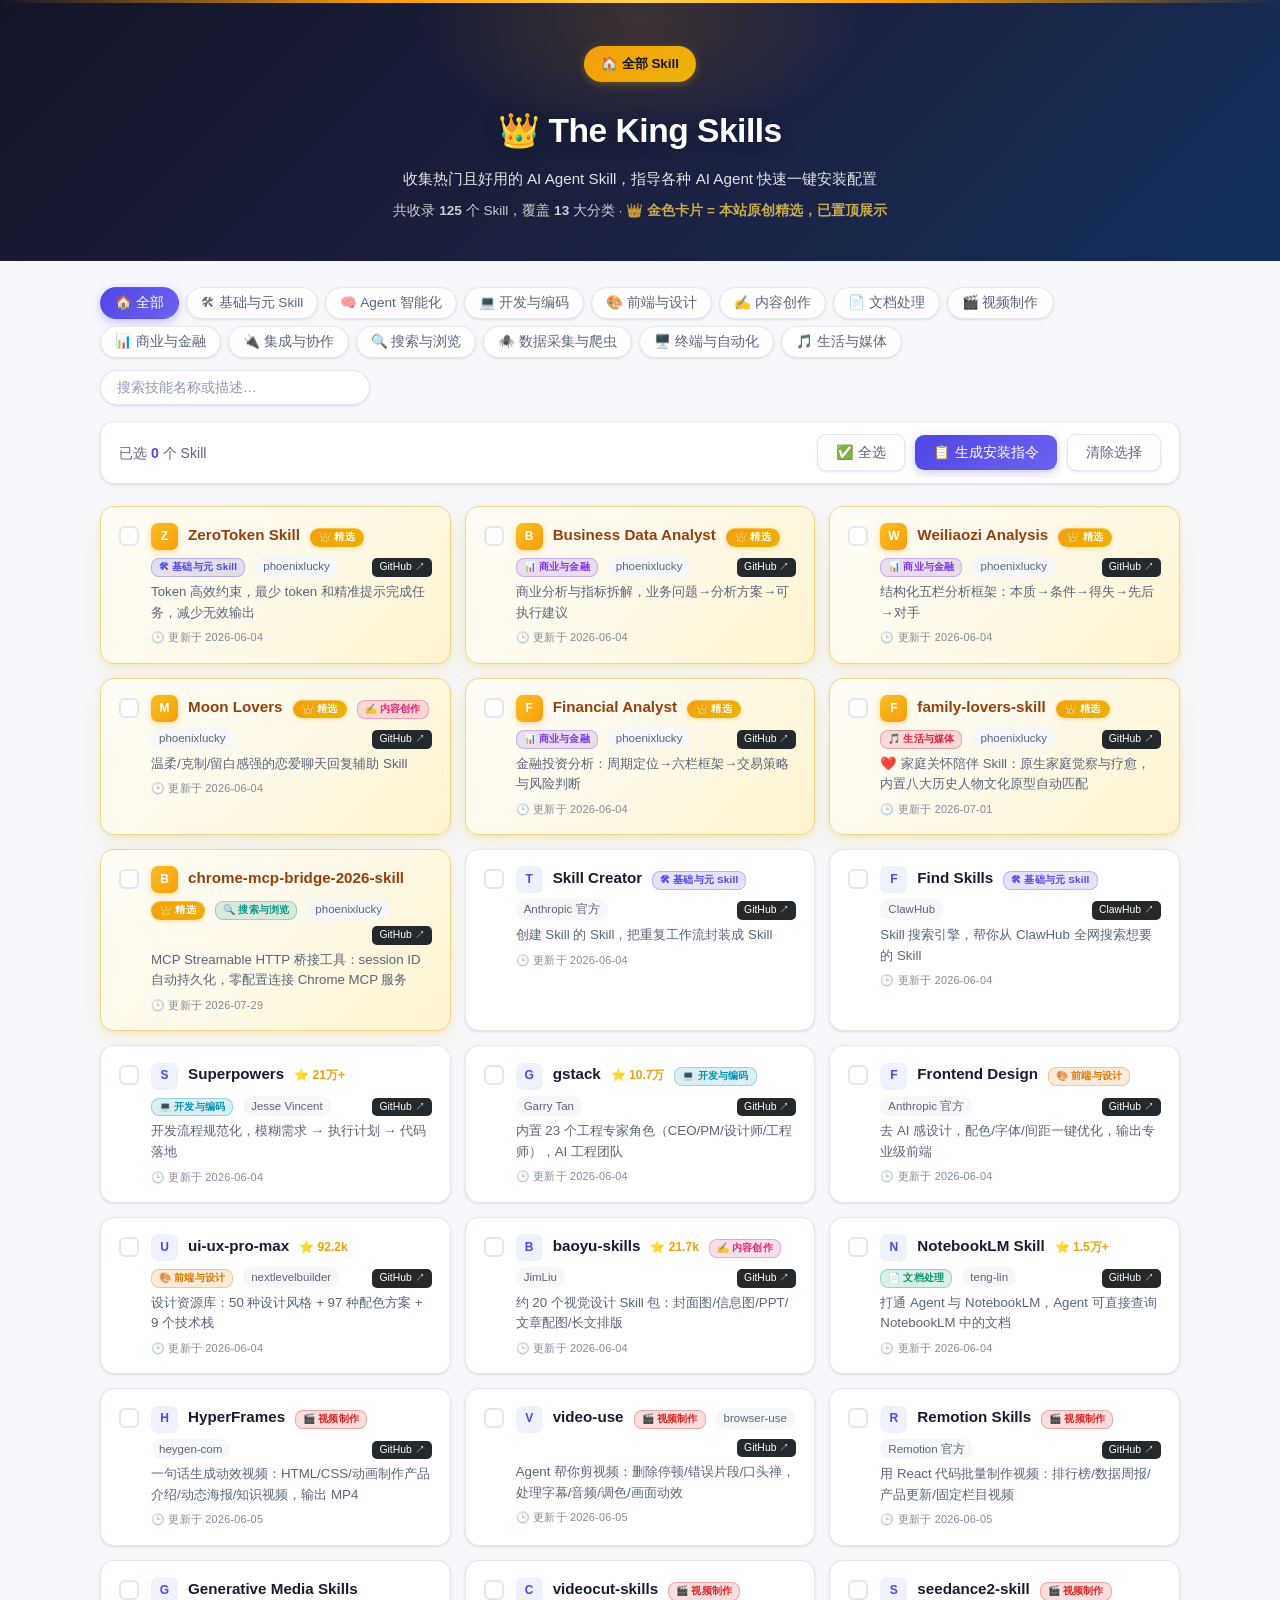
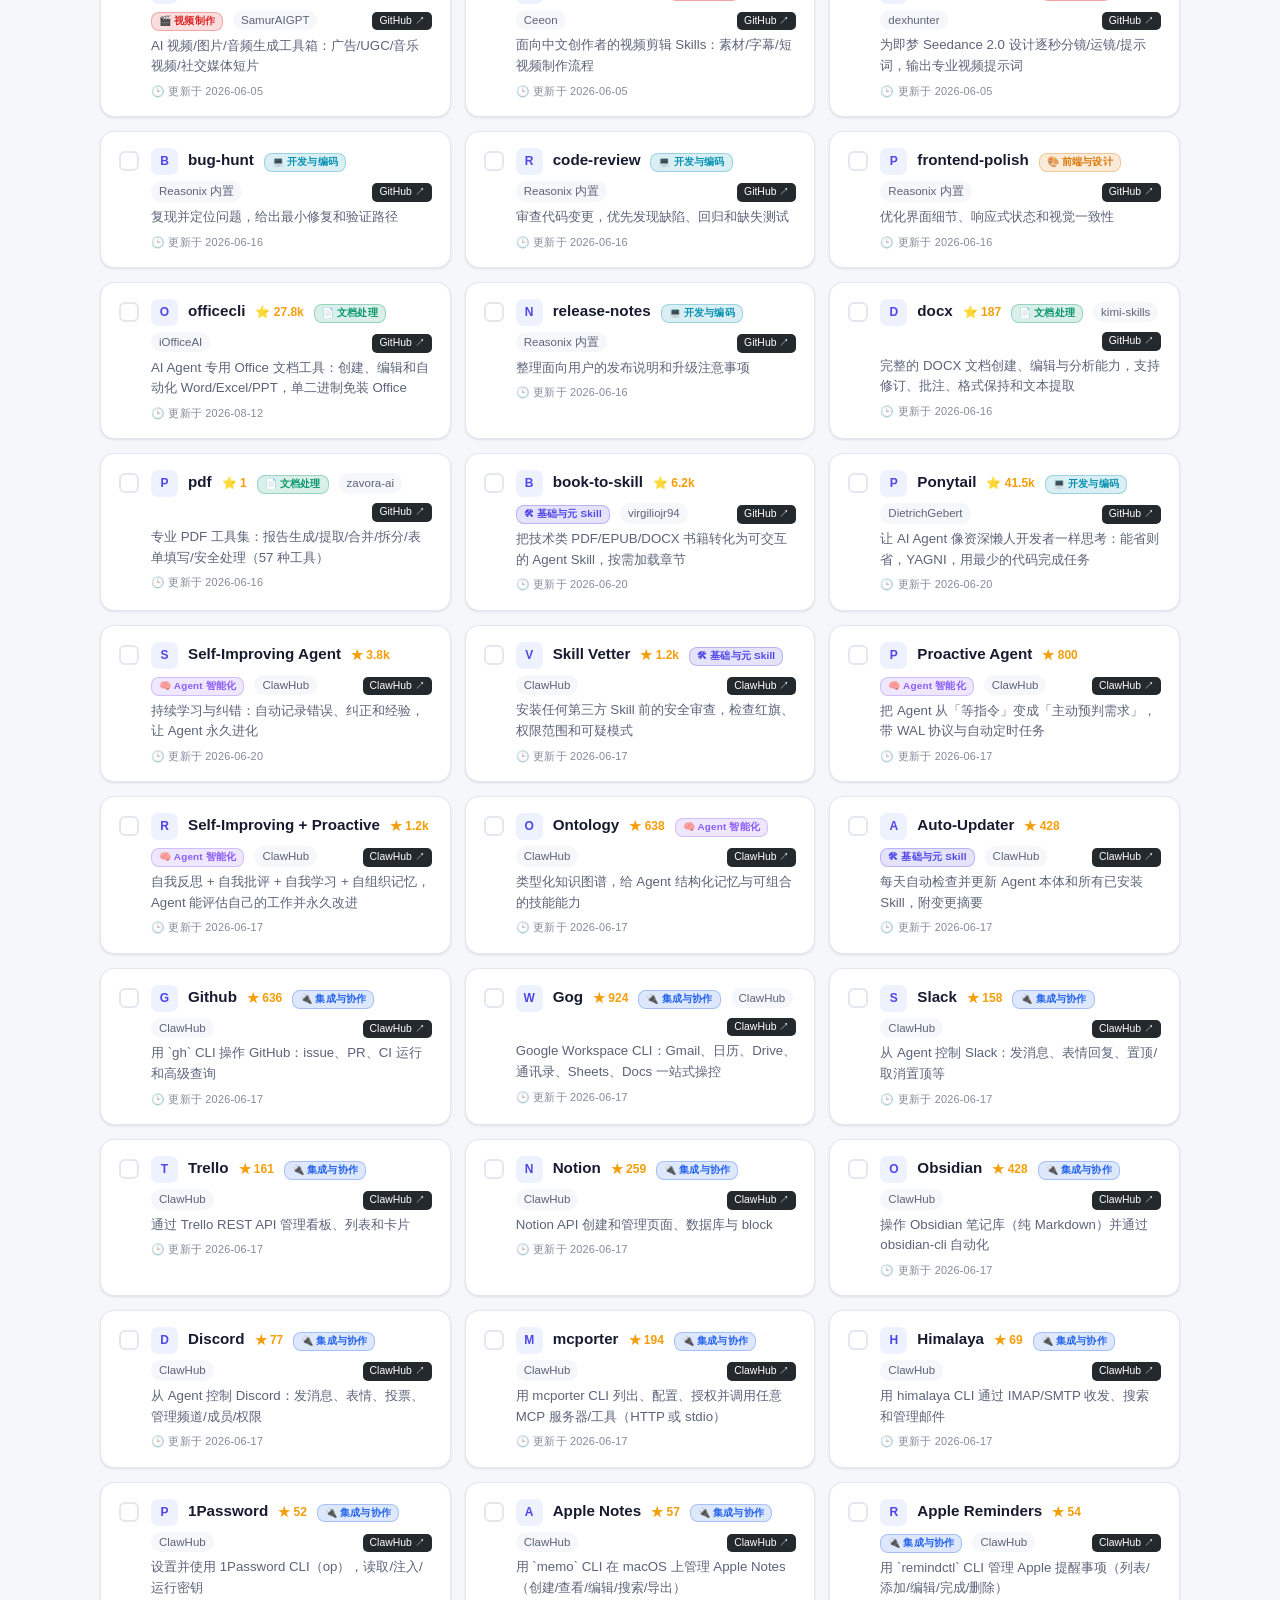
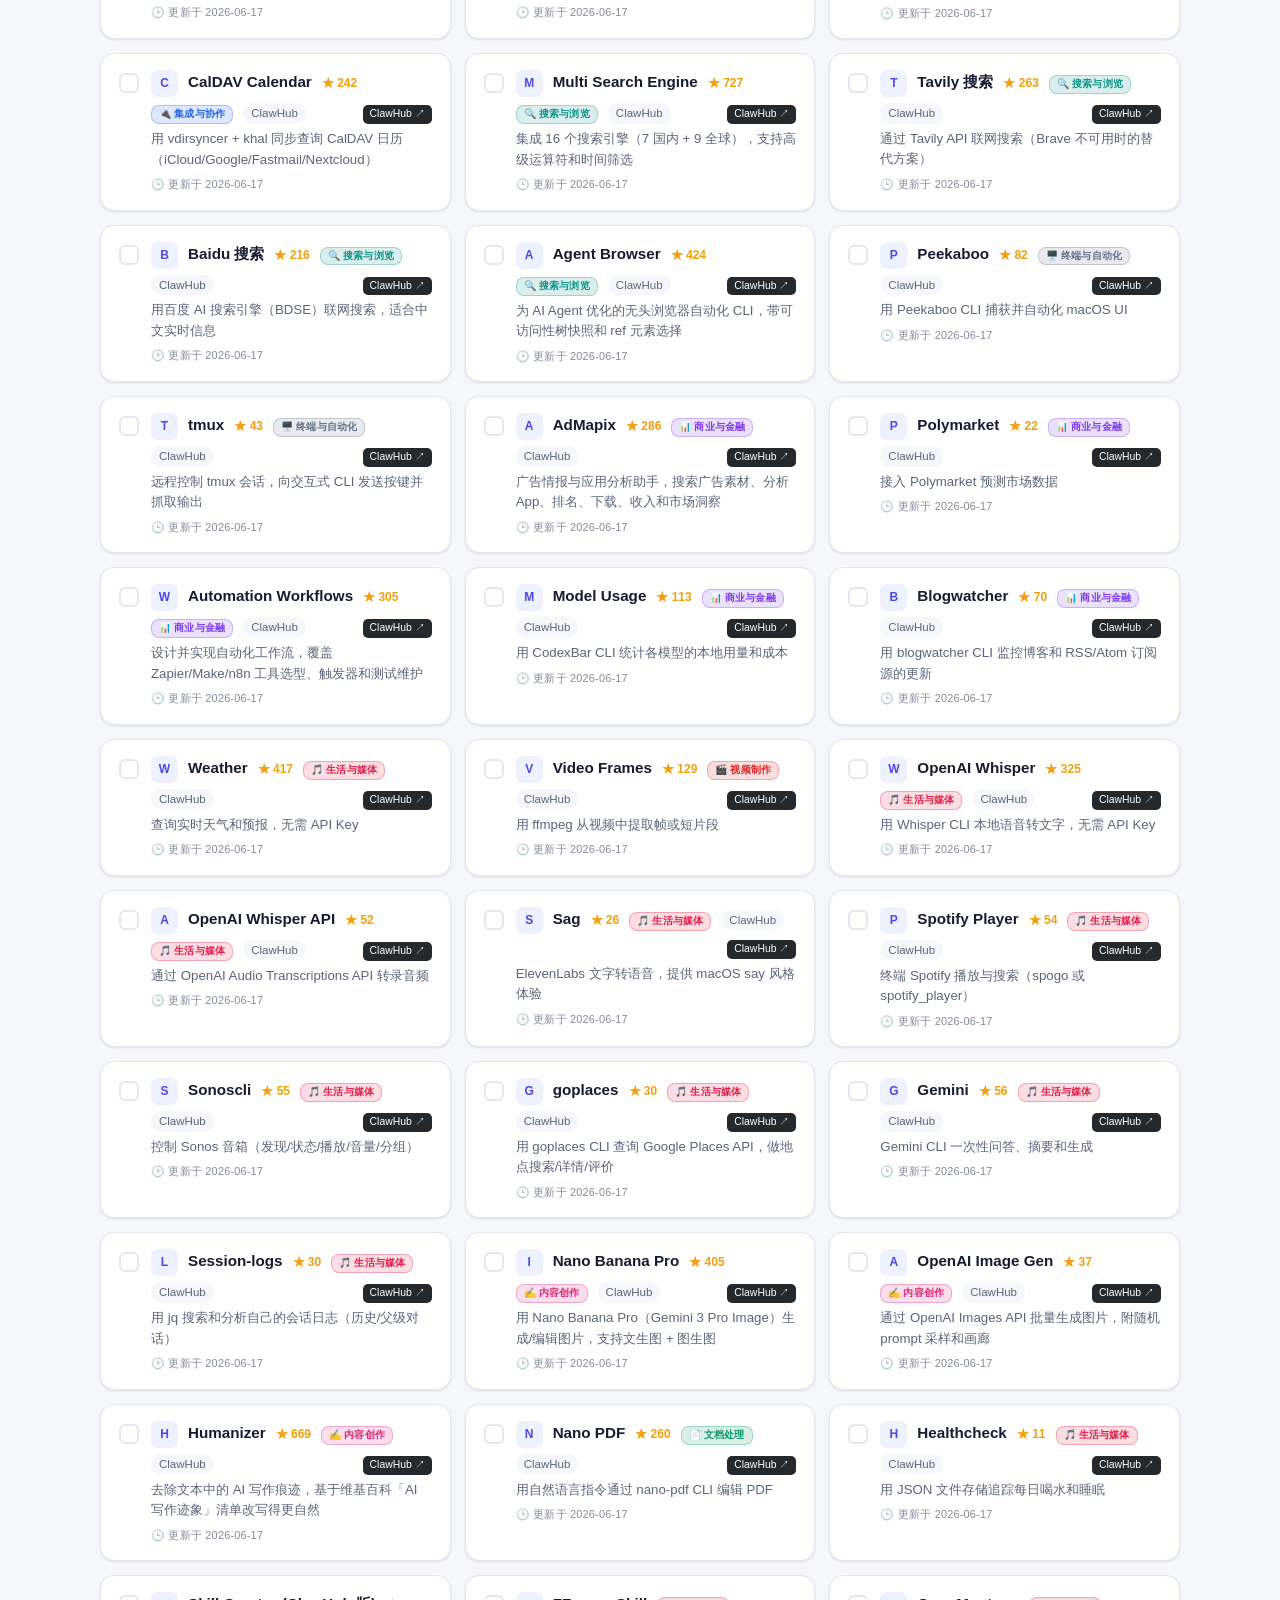
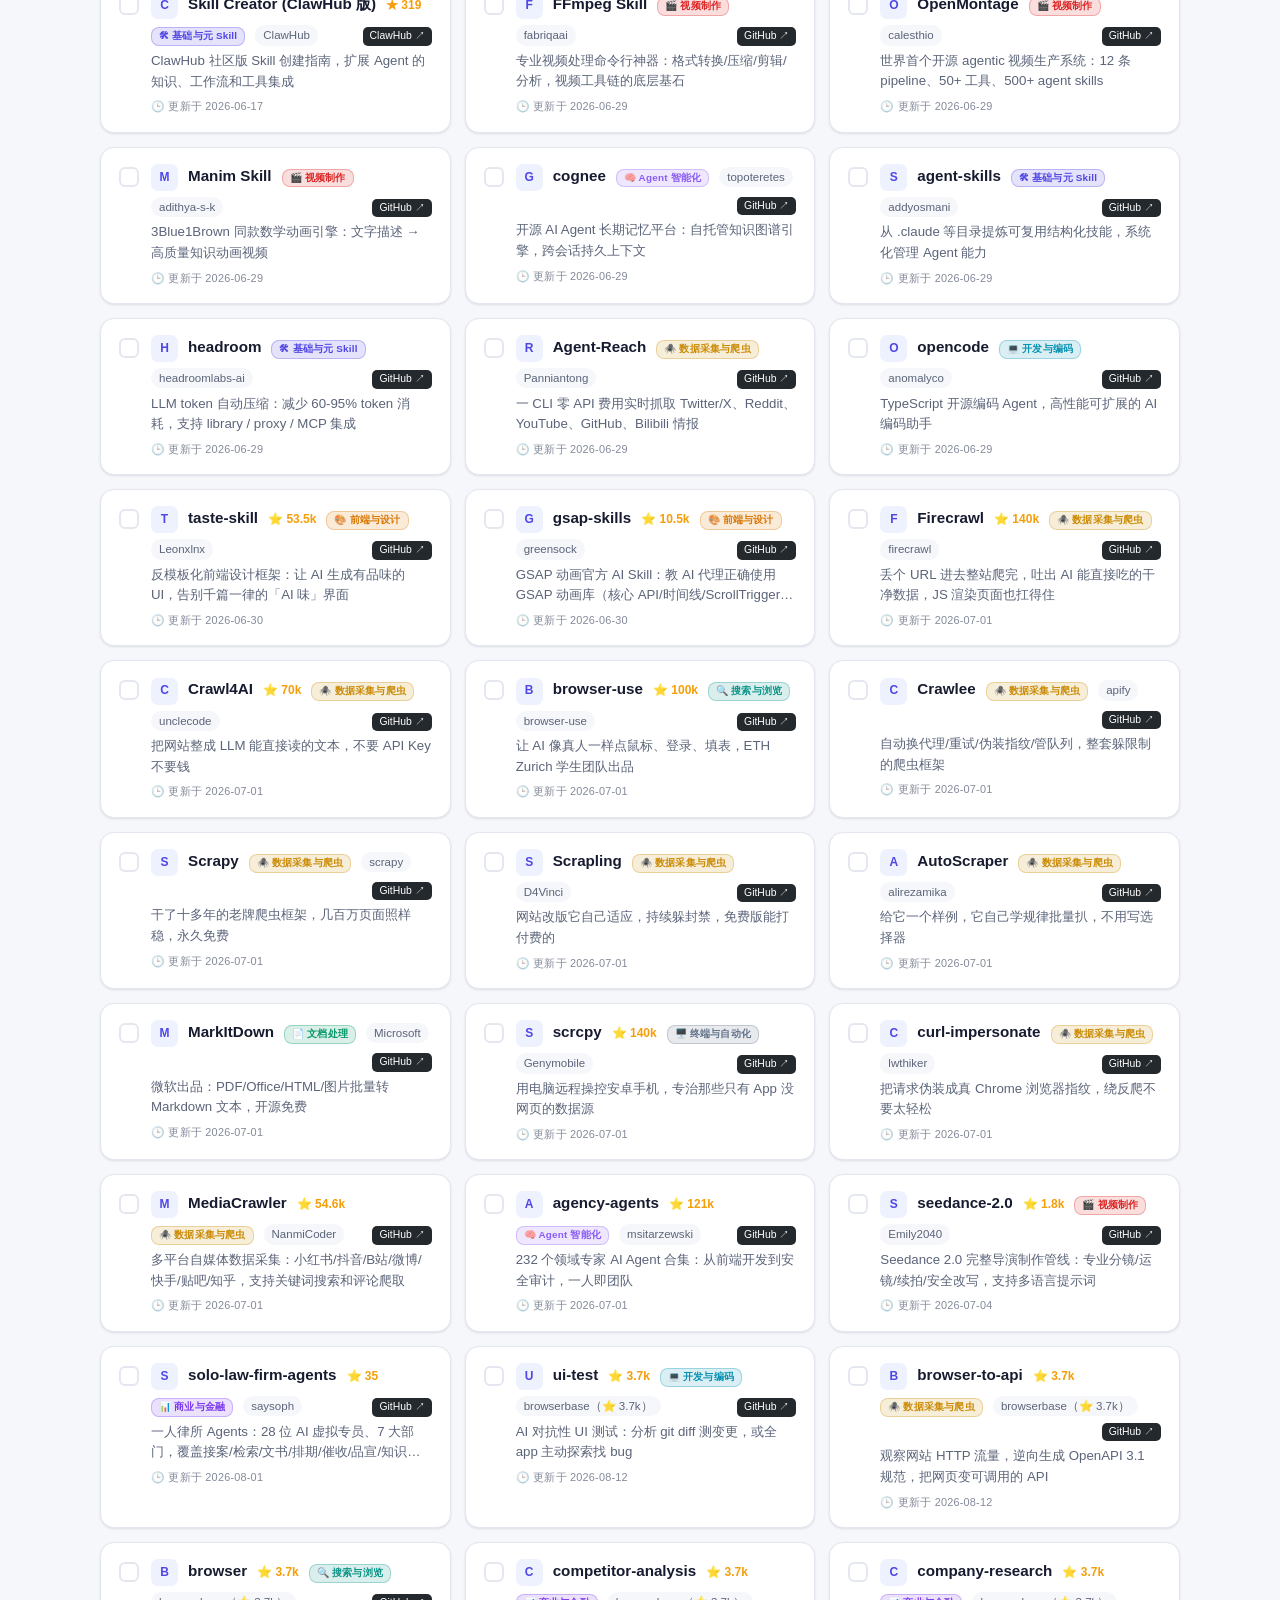
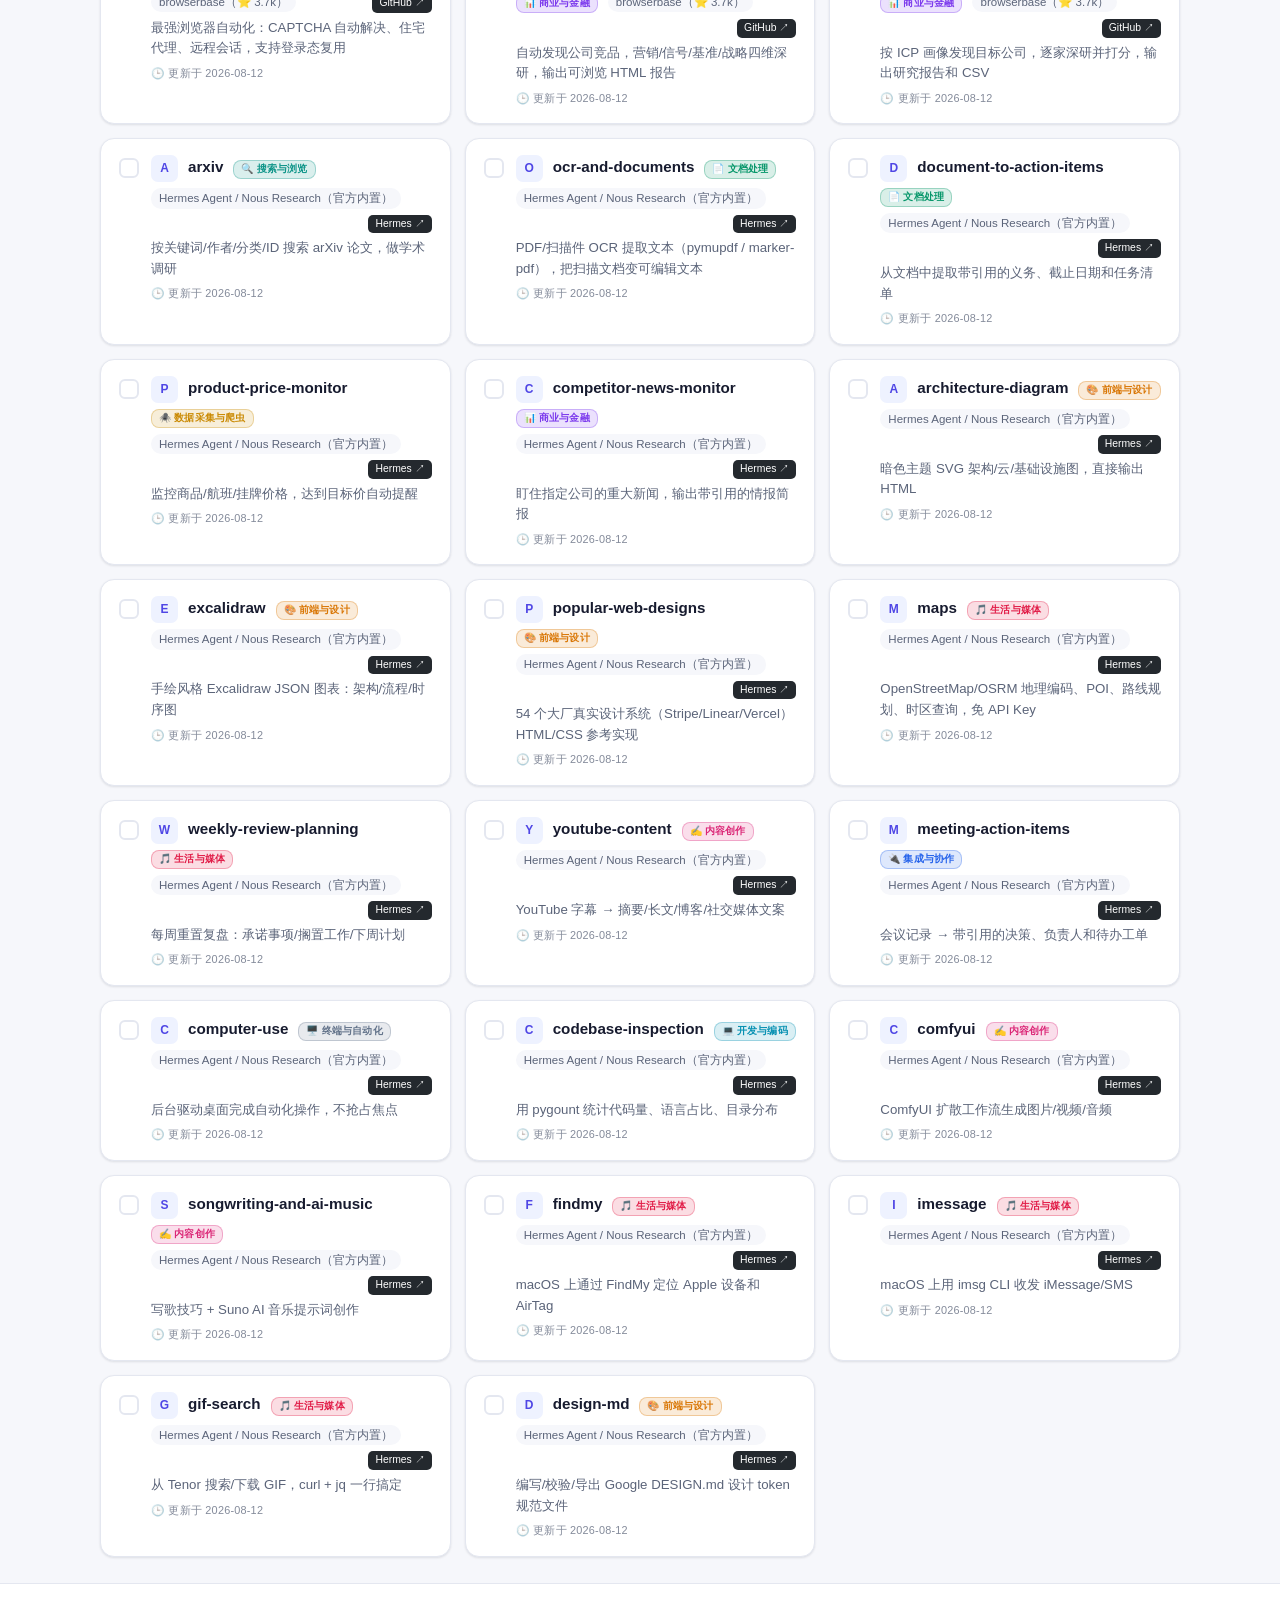
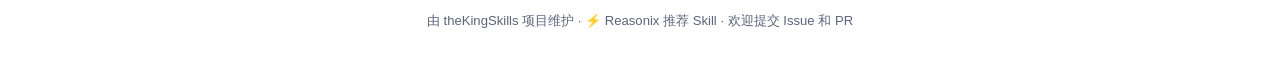
==== commit bdb5021d: "chore: 移除两个页面 header 导航栏中的「⚡ Reasonix 推荐」链接" ====
--- a/docs/index.html
+++ b/docs/index.html
@@ -4,11 +4,14 @@
   <meta charset="UTF-8">
   <meta name="viewport" content="width=device-width, initial-scale=1.0">
   <title>The King Skills — AI Agent Skill 索引</title>
-  <link rel="stylesheet" href="css/style.css?v=6">
+  <link rel="stylesheet" href="css/style.css?v=7">
 </head>
 <body>
   <header class="header">
     <div class="container">
+      <nav class="site-nav">
+        <a href="index.html" class="nav-link active">🏠 全部 Skill</a>
+      </nav>
       <h1>👑 The King Skills</h1>
       <p class="subtitle">收集热门且好用的 AI Agent Skill，指导各种 AI Agent 快速一键安装配置</p>
       <p class="meta">共收录 <strong id="totalCount">0</strong> 个 Skill，覆盖 <strong>13</strong> 大分类 · <span class="gold-hint">👑 金色卡片 = 本站原创精选，已置顶展示</span></p>
@@ -50,12 +53,12 @@
 
   <footer class="footer">
     <div class="container">
-      <p>由 <a href="https://github.com/phoenixlucky/theKingSkills" target="_blank">theKingSkills</a> 项目维护 · 欢迎提交 Issue 和 PR</p>
+      <p>由 <a href="https://github.com/phoenixlucky/theKingSkills" target="_blank">theKingSkills</a> 项目维护 · <a href="reasonix.html">⚡ Reasonix 推荐 Skill</a> · 欢迎提交 Issue 和 PR</p>
     </div>
   </footer>
 
   <div class="toast" id="toast"></div>
 
-  <script src="js/script.js?v=7"></script>
+  <script src="js/script.js?v=8"></script>
 </body>
 </html>
--- a/docs/css/style.css
+++ b/docs/css/style.css
@@ -105,6 +105,33 @@
   opacity: 1;
 }
 
+/* ===== Site Nav ===== */
+.site-nav {
+  position: relative;
+  display: flex;
+  justify-content: center;
+  gap: 8px;
+  margin-bottom: 22px;
+}
+.nav-link {
+  padding: 6px 16px;
+  border-radius: 999px;
+  font-size: .84rem;
+  font-weight: 600;
+  color: rgba(255,255,255,.85);
+  background: rgba(255,255,255,.08);
+  border: 1px solid rgba(255,255,255,.16);
+  text-decoration: none;
+  transition: all .16s ease;
+}
+.nav-link:hover { background: rgba(255,255,255,.16); color: #fff; text-decoration: none; }
+.nav-link.active {
+  background: linear-gradient(135deg, #f59e0b, #eab308);
+  color: #141528;
+  border-color: transparent;
+  box-shadow: 0 2px 8px rgba(245,158,11,.35);
+}
+
 /* ===== Controls ===== */
 .controls {
   display: flex;
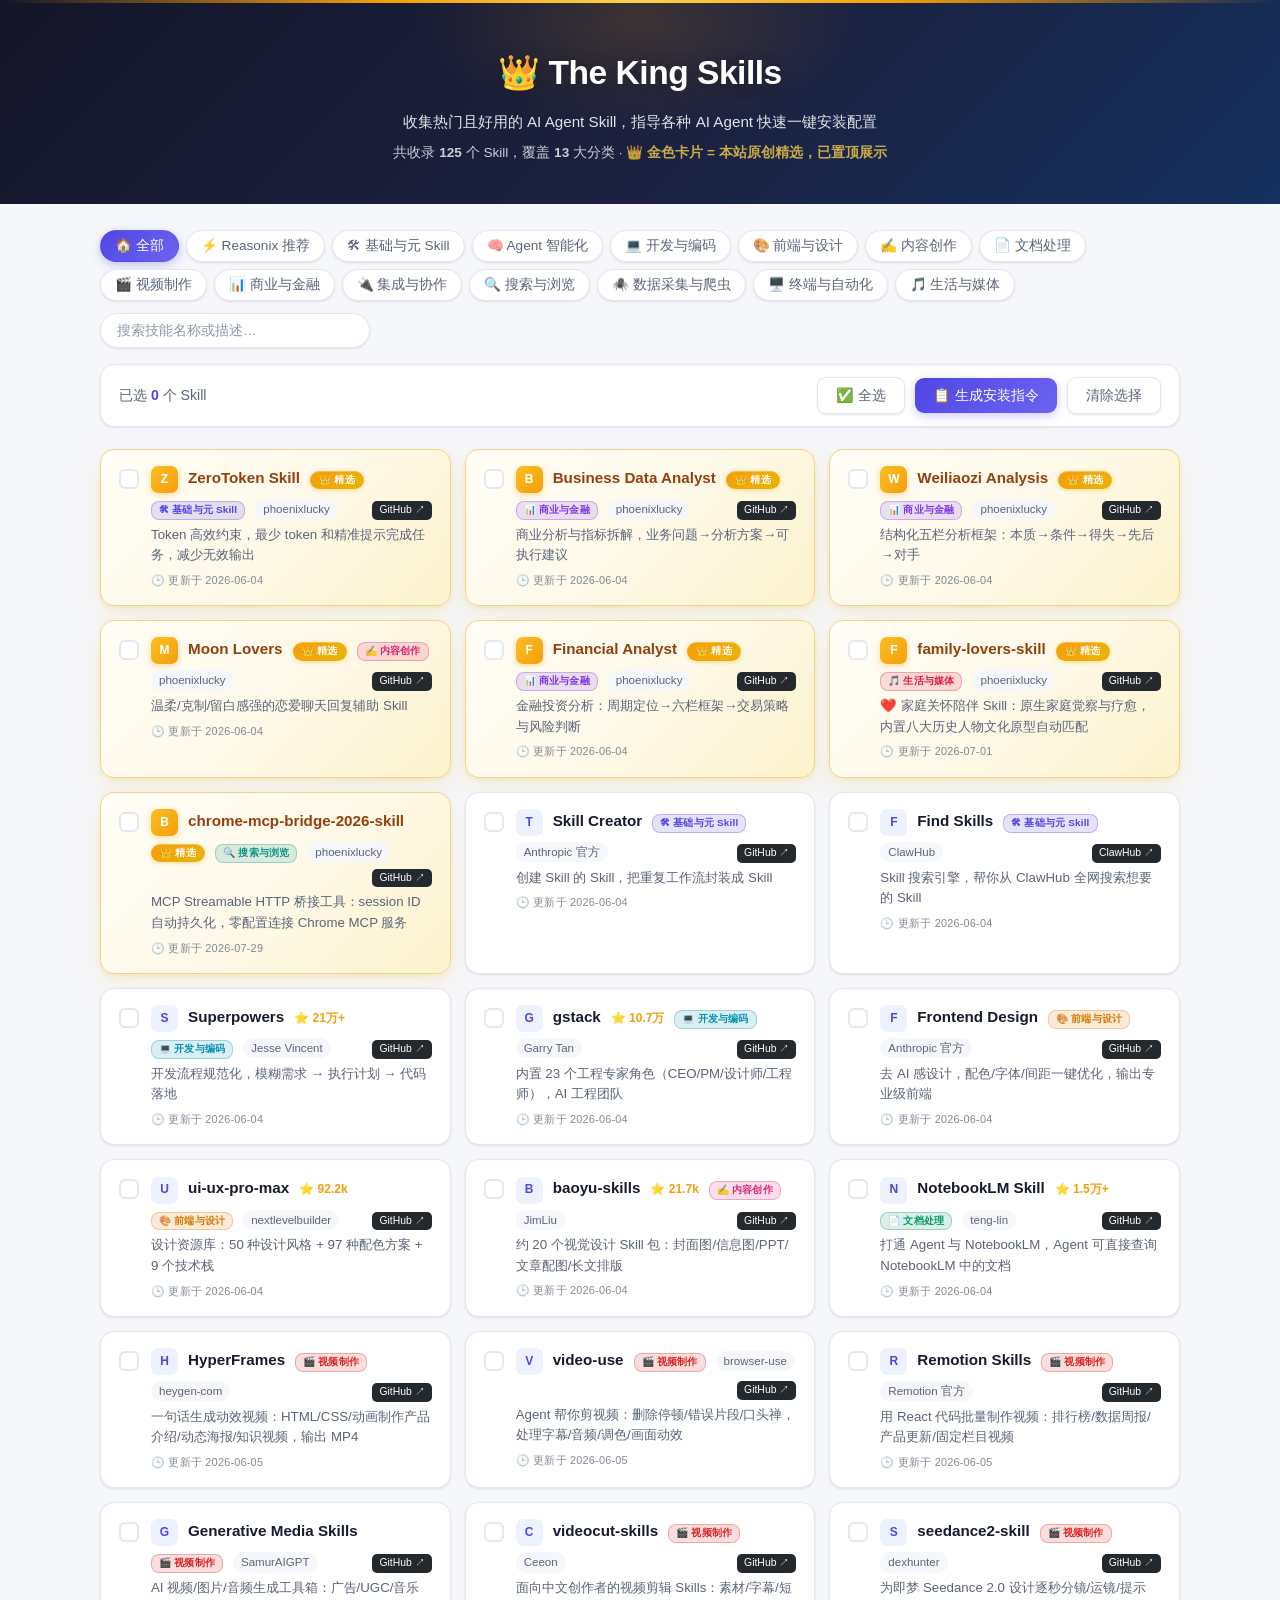
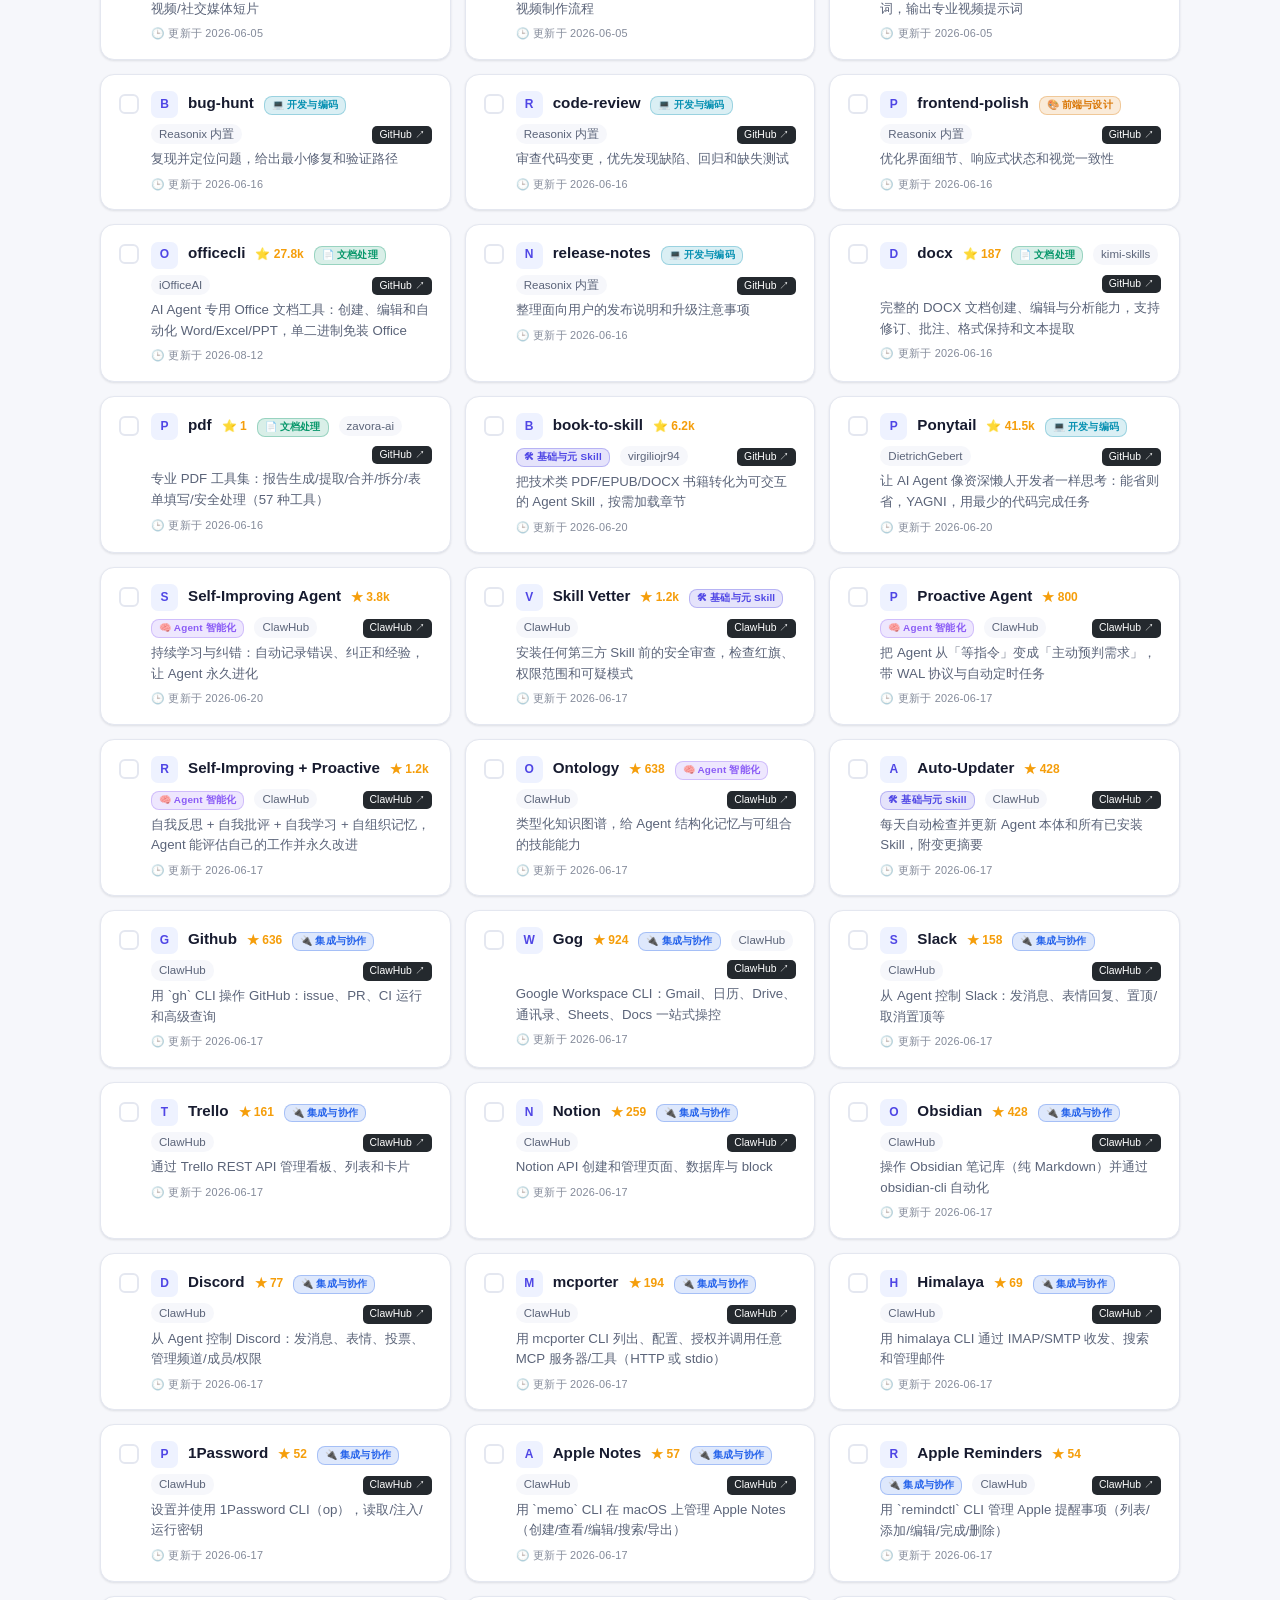
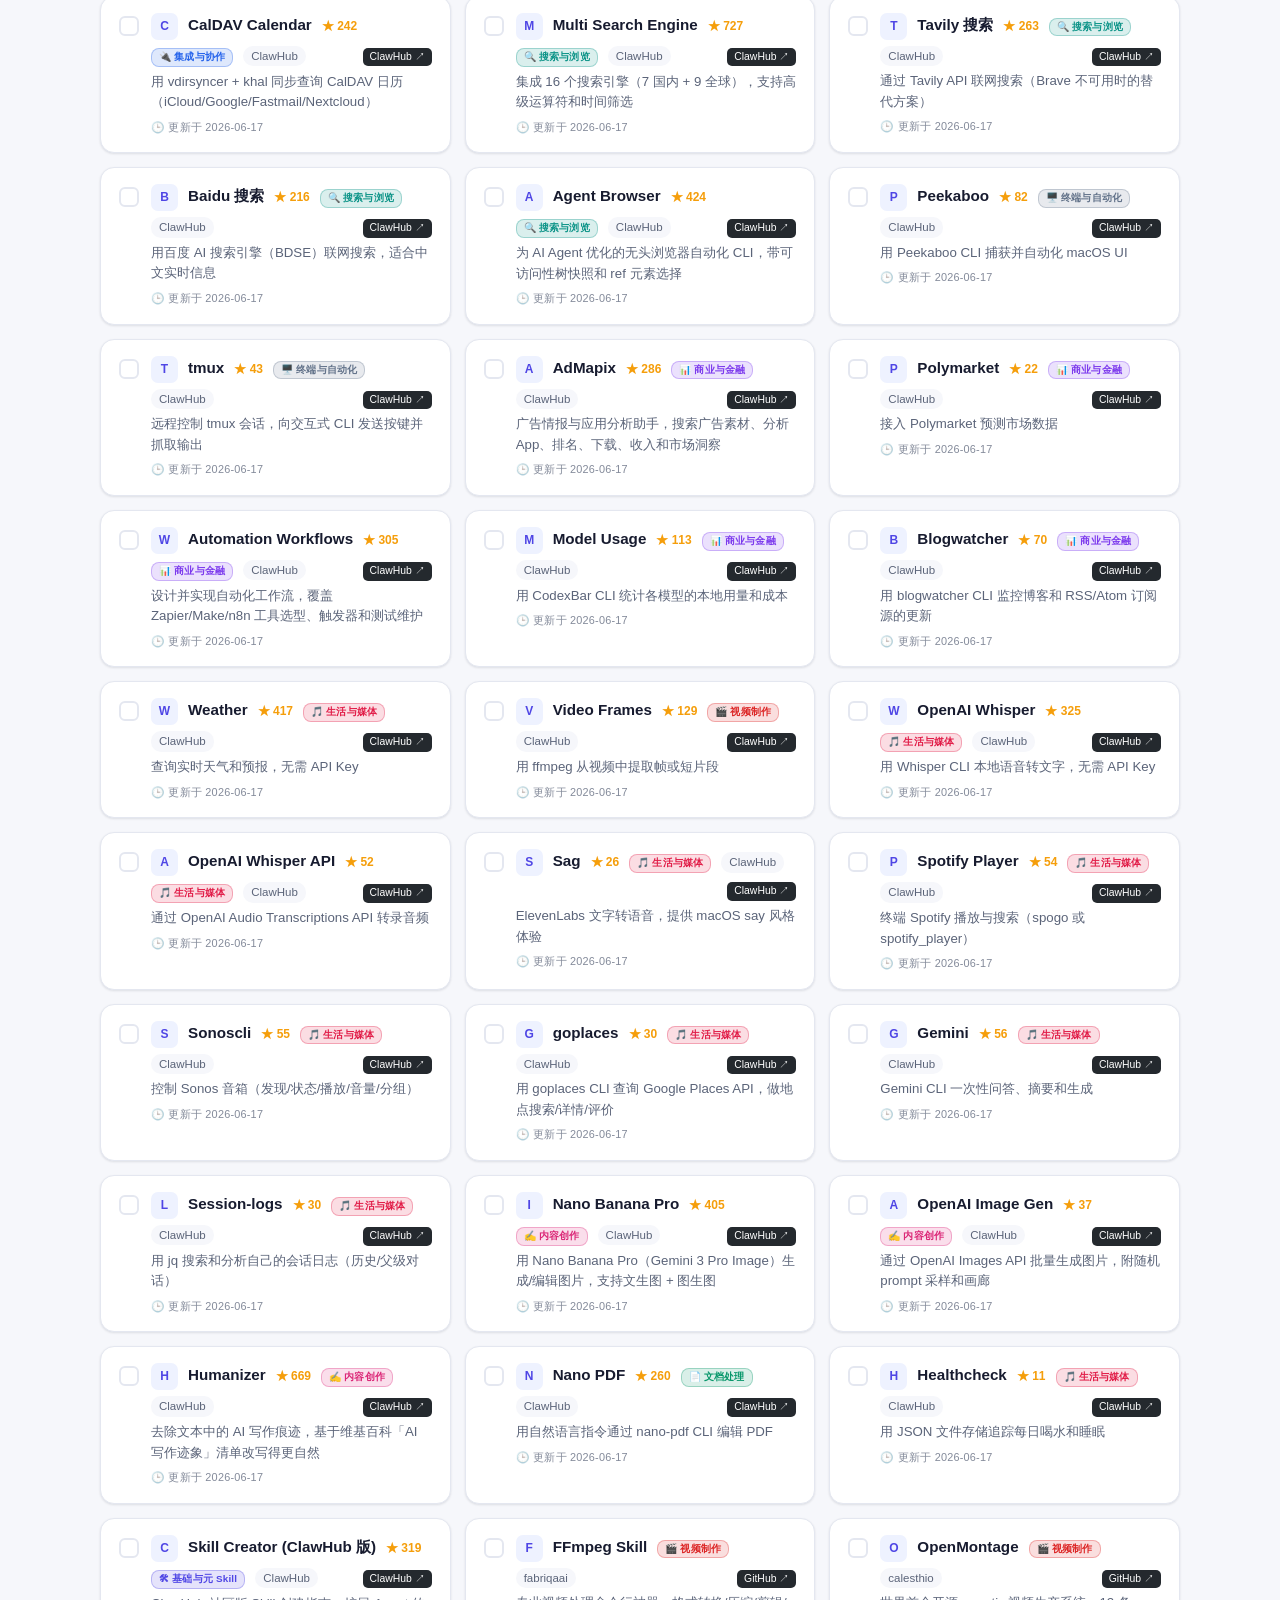
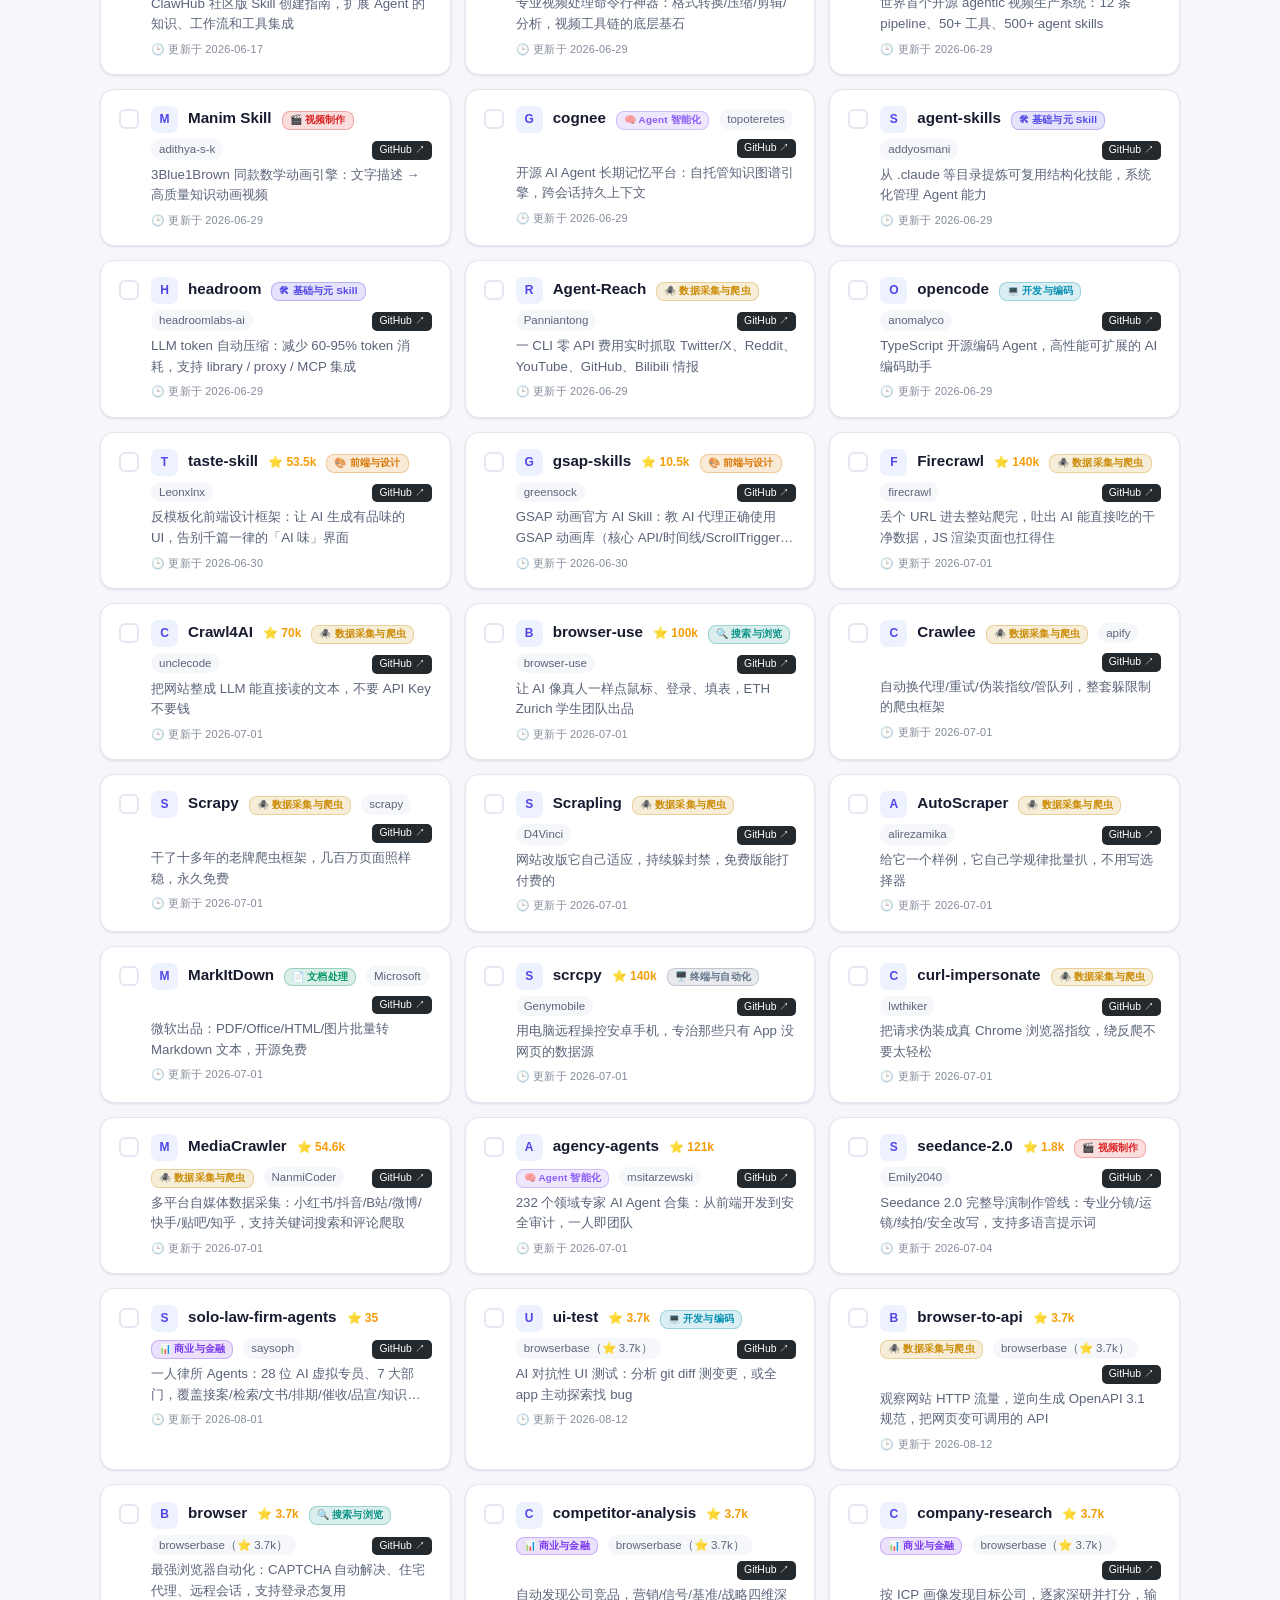
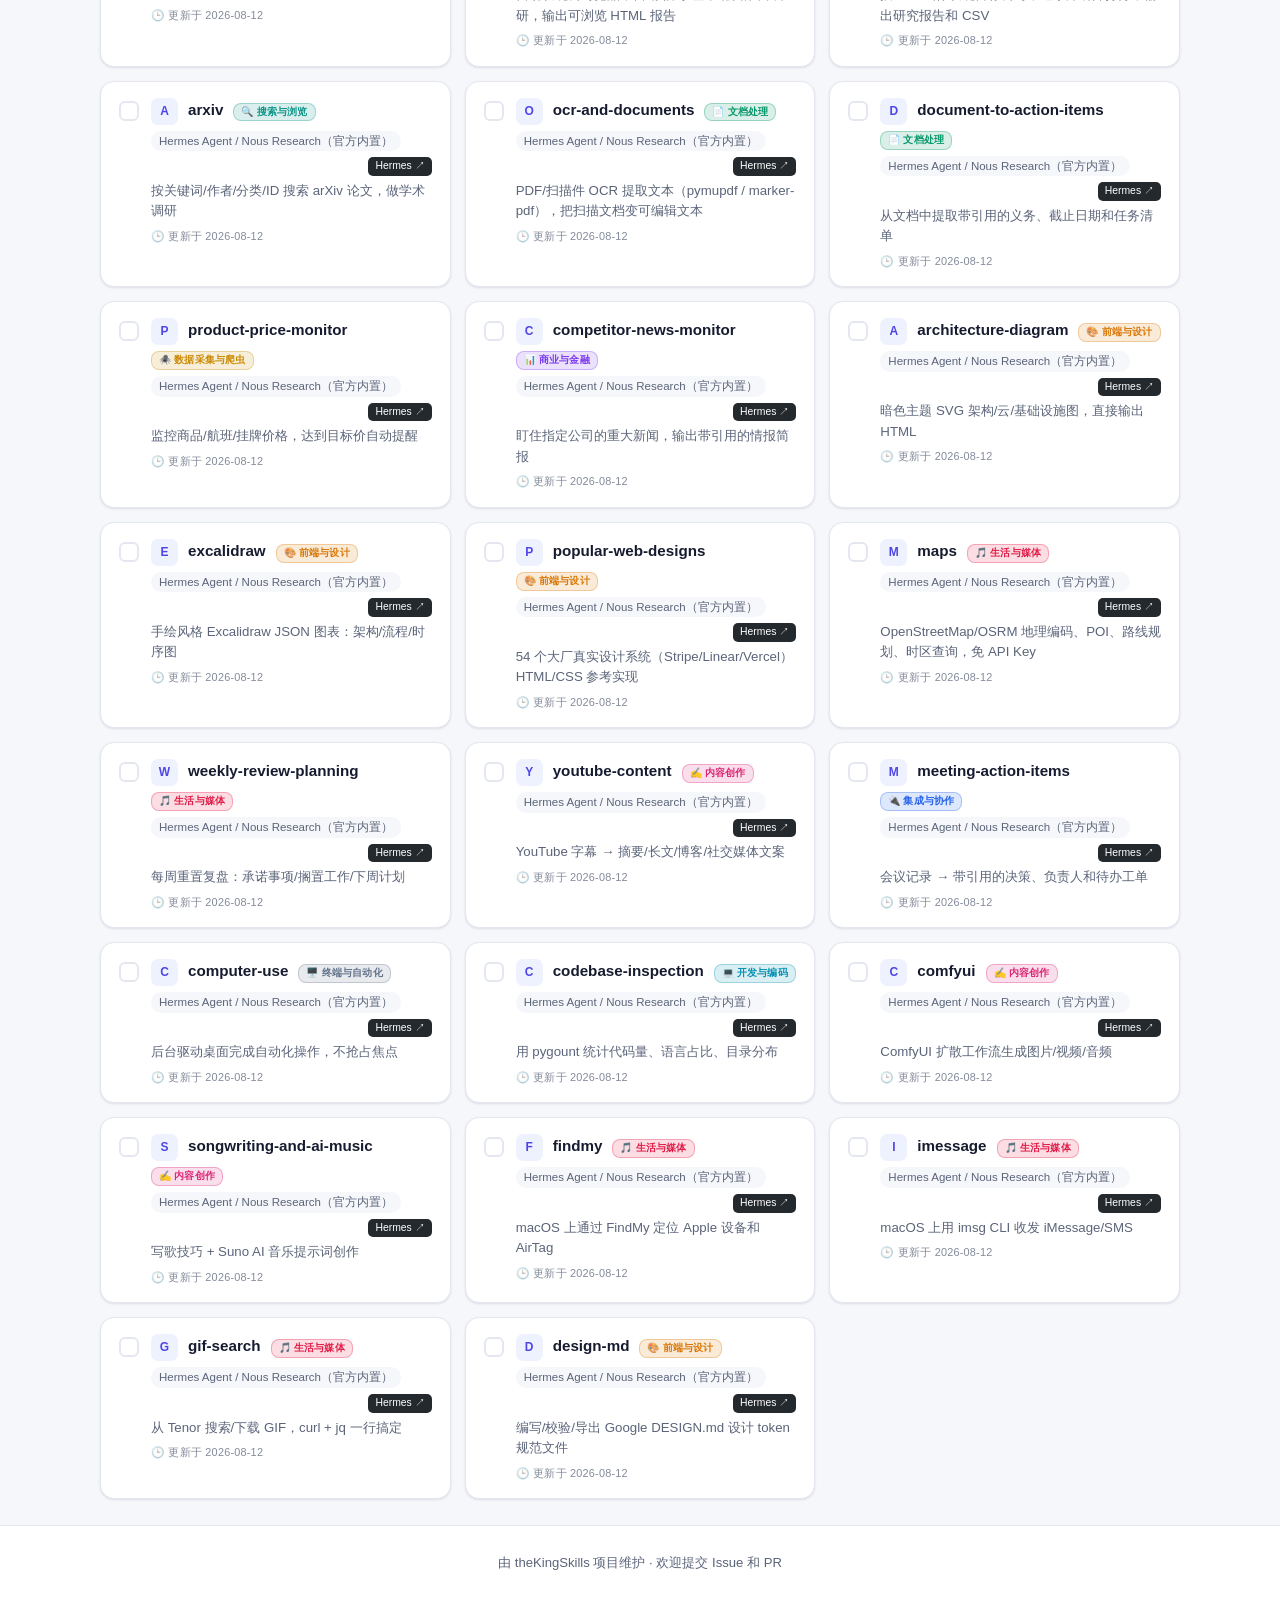
==== commit e8964a74: "refactor: 移除 header 导航与 reasonix.html 页面，「⚡ Reasonix 推荐」并入筛选栏" ====
--- a/docs/index.html
+++ b/docs/index.html
@@ -9,9 +9,6 @@
 <body>
   <header class="header">
     <div class="container">
-      <nav class="site-nav">
-        <a href="index.html" class="nav-link active">🏠 全部 Skill</a>
-      </nav>
       <h1>👑 The King Skills</h1>
       <p class="subtitle">收集热门且好用的 AI Agent Skill，指导各种 AI Agent 快速一键安装配置</p>
       <p class="meta">共收录 <strong id="totalCount">0</strong> 个 Skill，覆盖 <strong>13</strong> 大分类 · <span class="gold-hint">👑 金色卡片 = 本站原创精选，已置顶展示</span></p>
@@ -53,7 +50,7 @@
 
   <footer class="footer">
     <div class="container">
-      <p>由 <a href="https://github.com/phoenixlucky/theKingSkills" target="_blank">theKingSkills</a> 项目维护 · <a href="reasonix.html">⚡ Reasonix 推荐 Skill</a> · 欢迎提交 Issue 和 PR</p>
+      <p>由 <a href="https://github.com/phoenixlucky/theKingSkills" target="_blank">theKingSkills</a> 项目维护 · 欢迎提交 Issue 和 PR</p>
     </div>
   </footer>
 
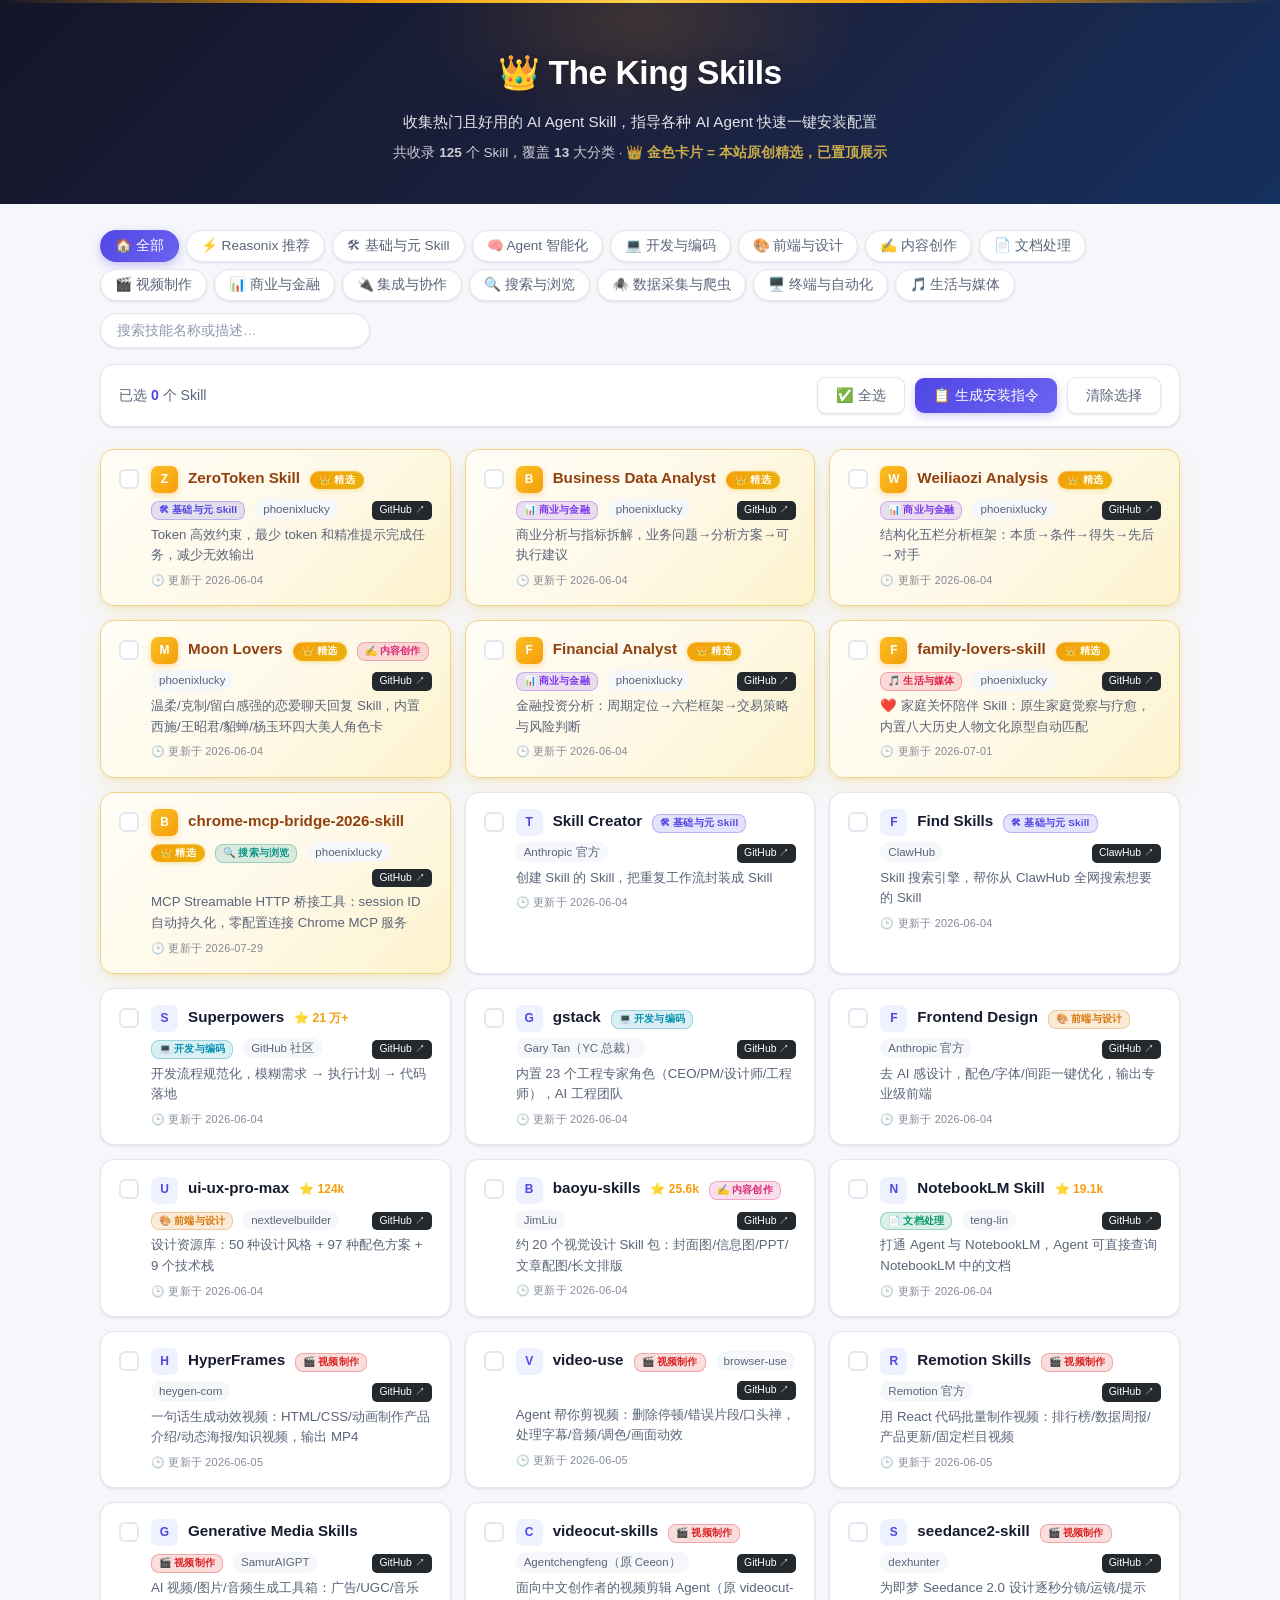
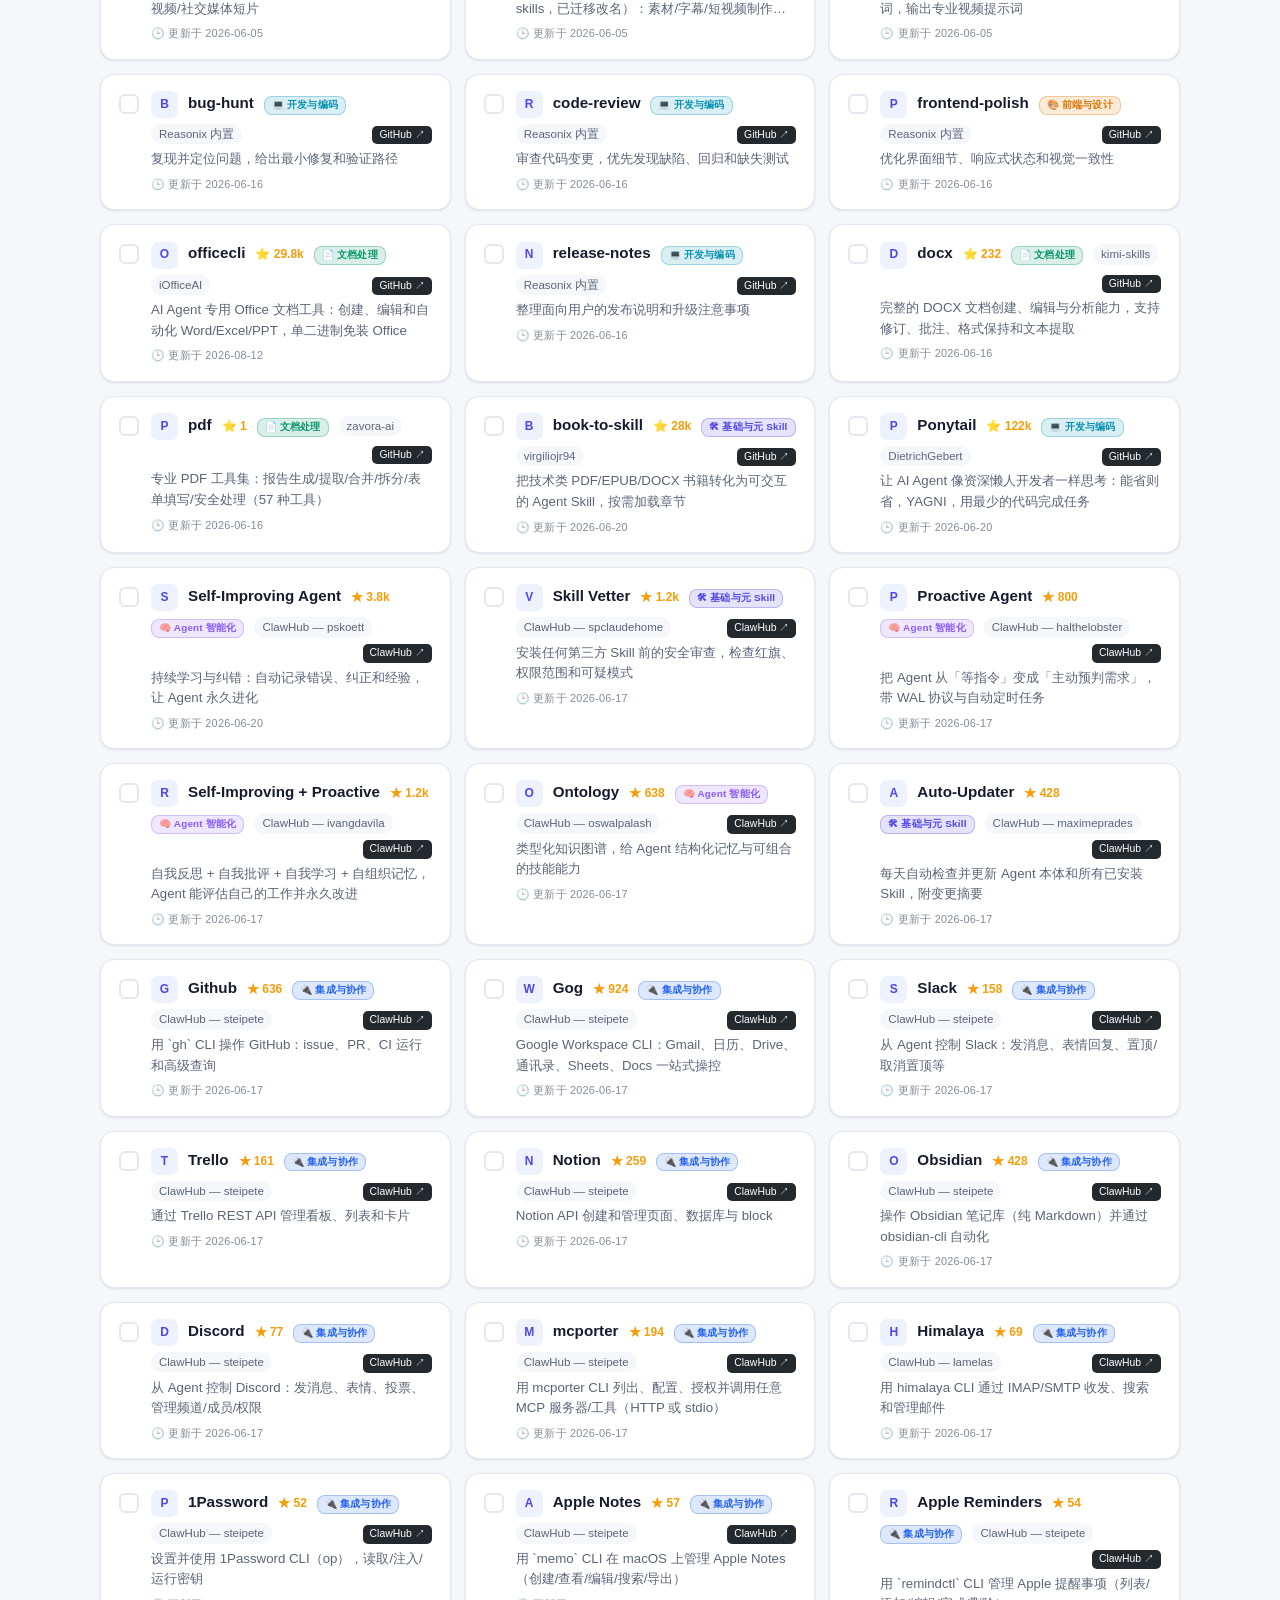
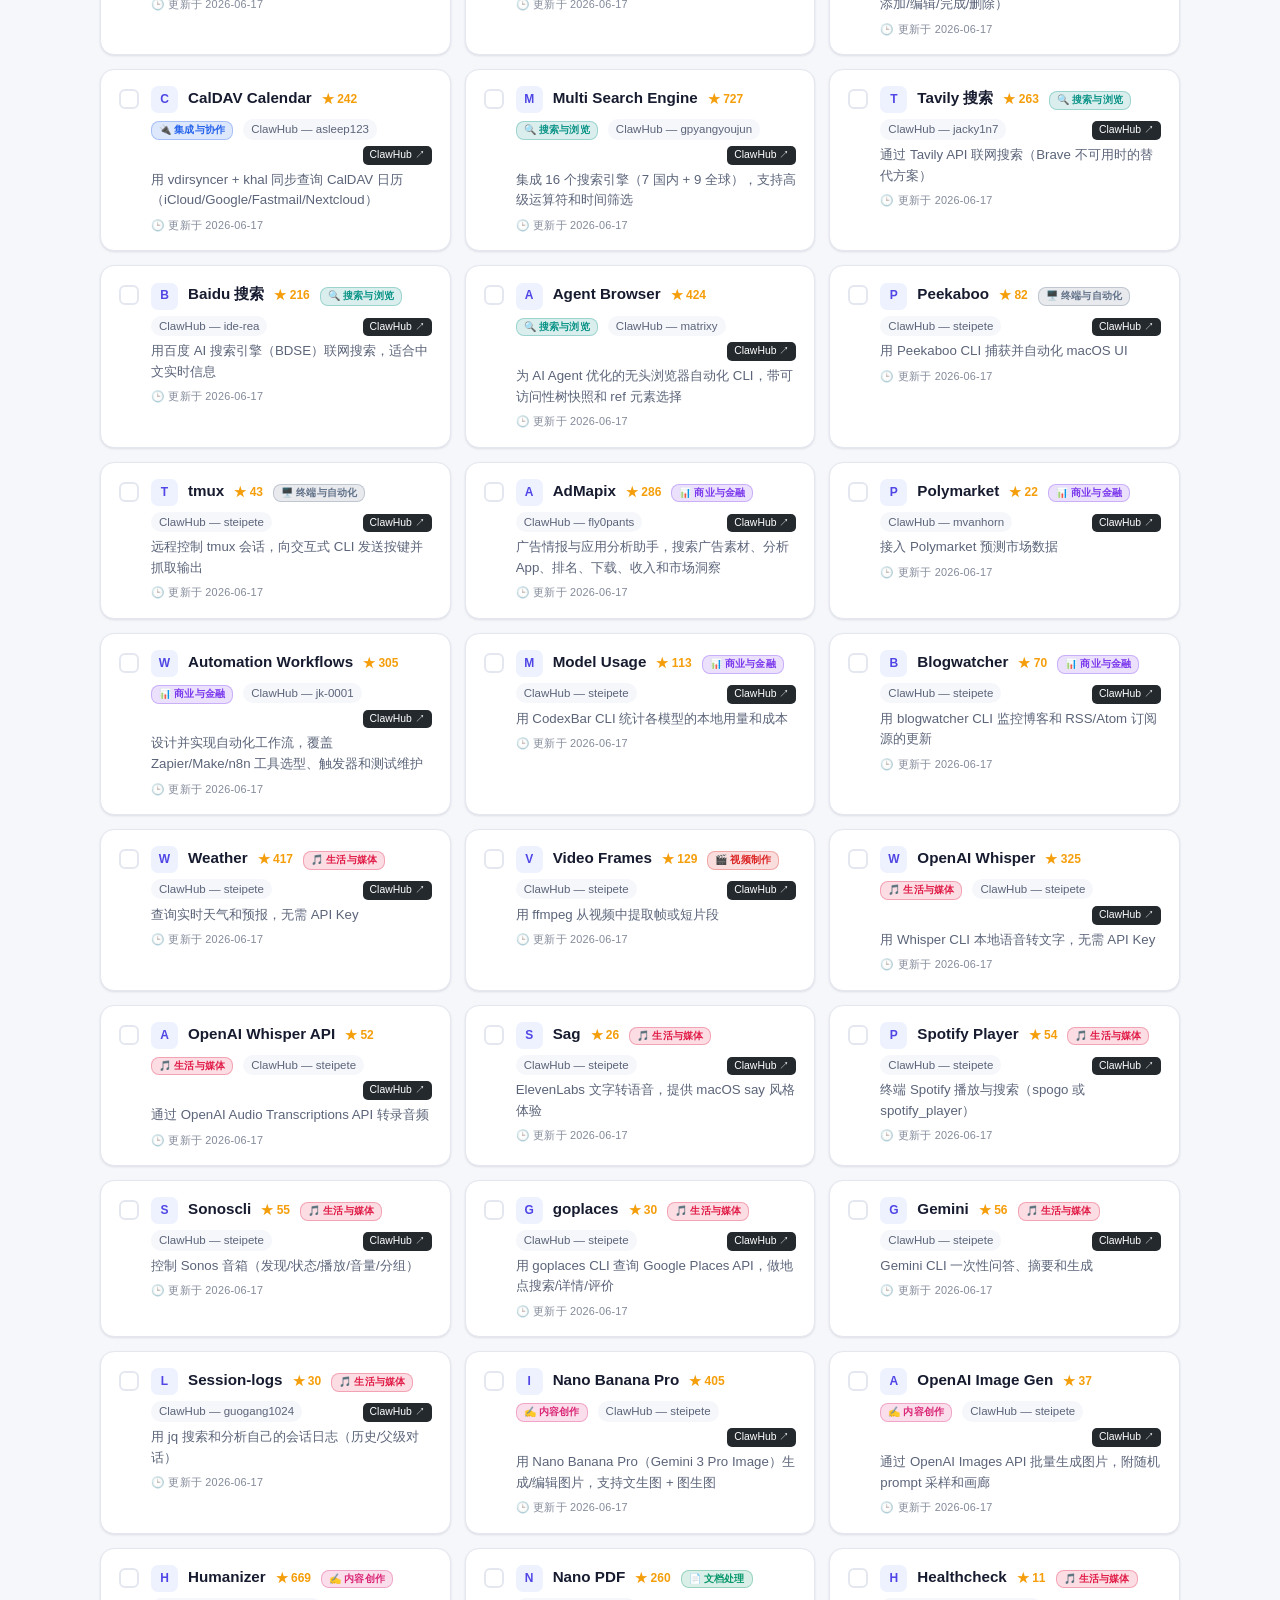
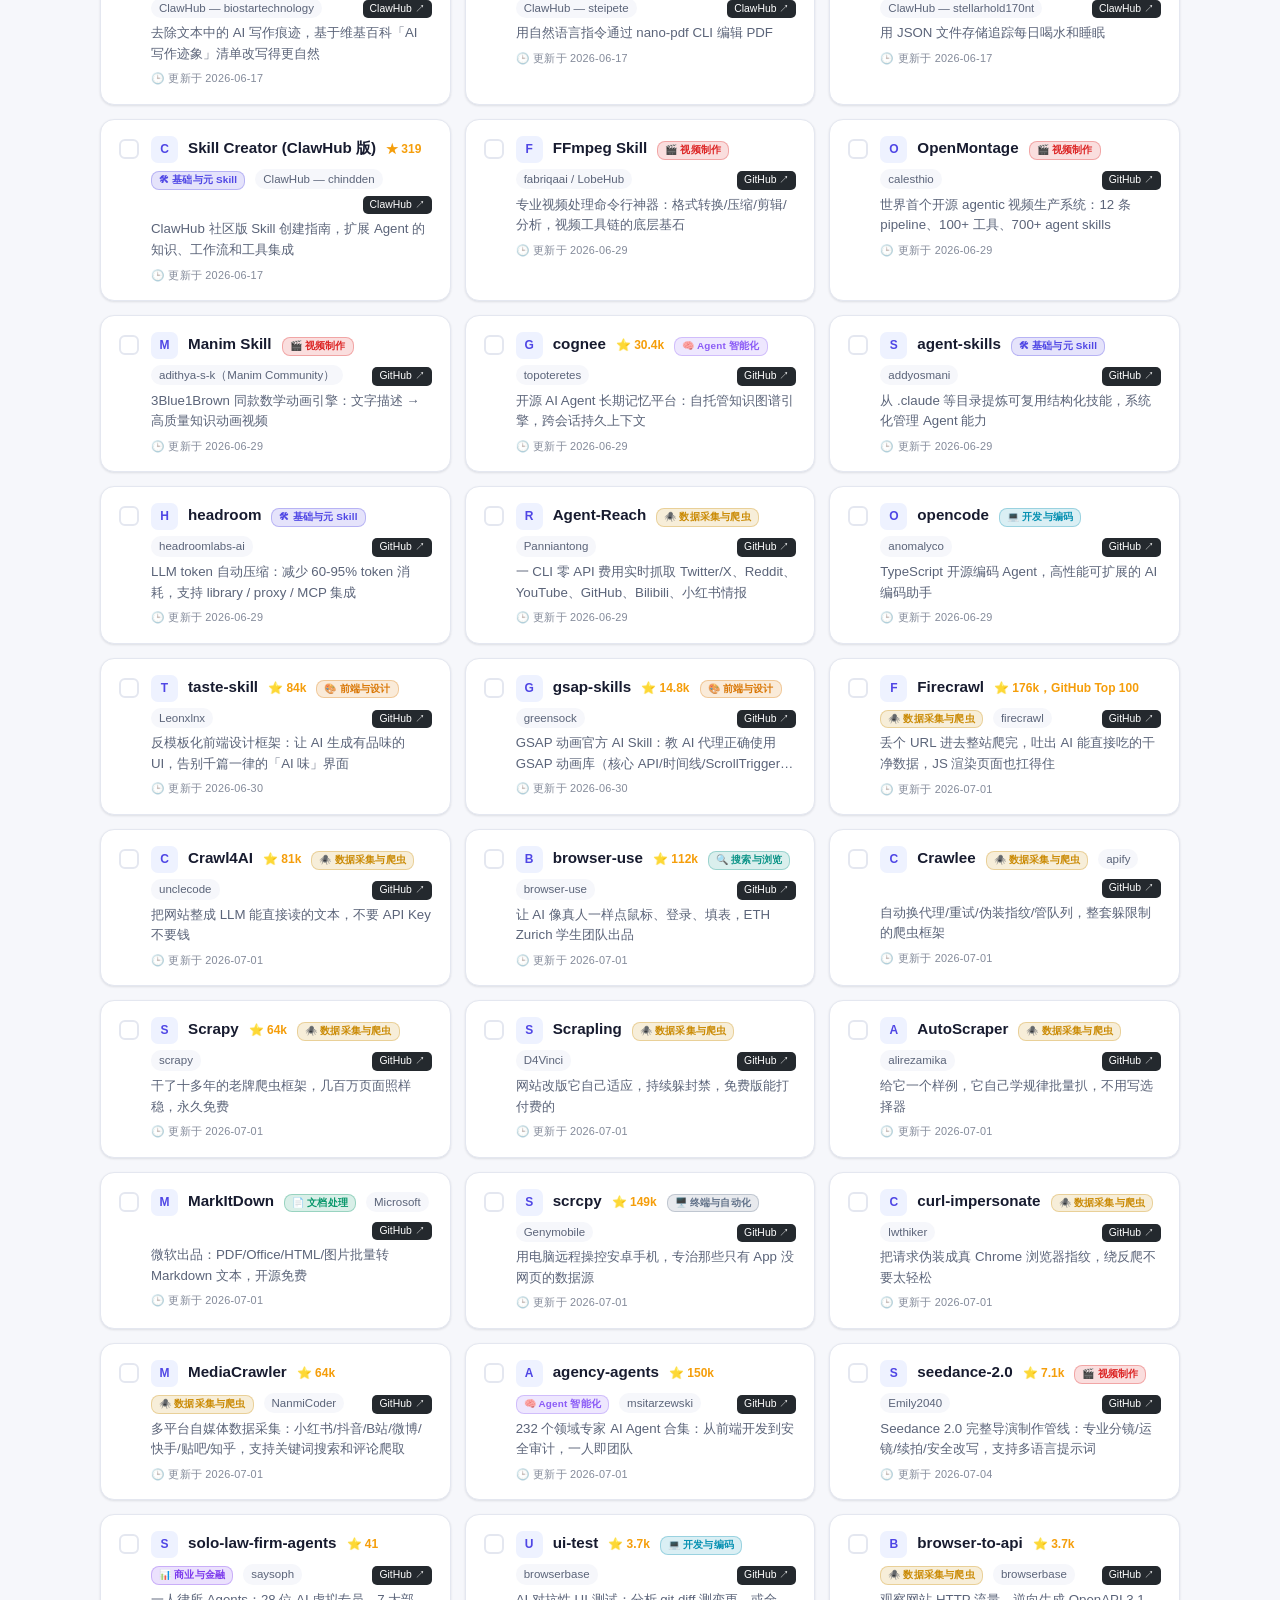
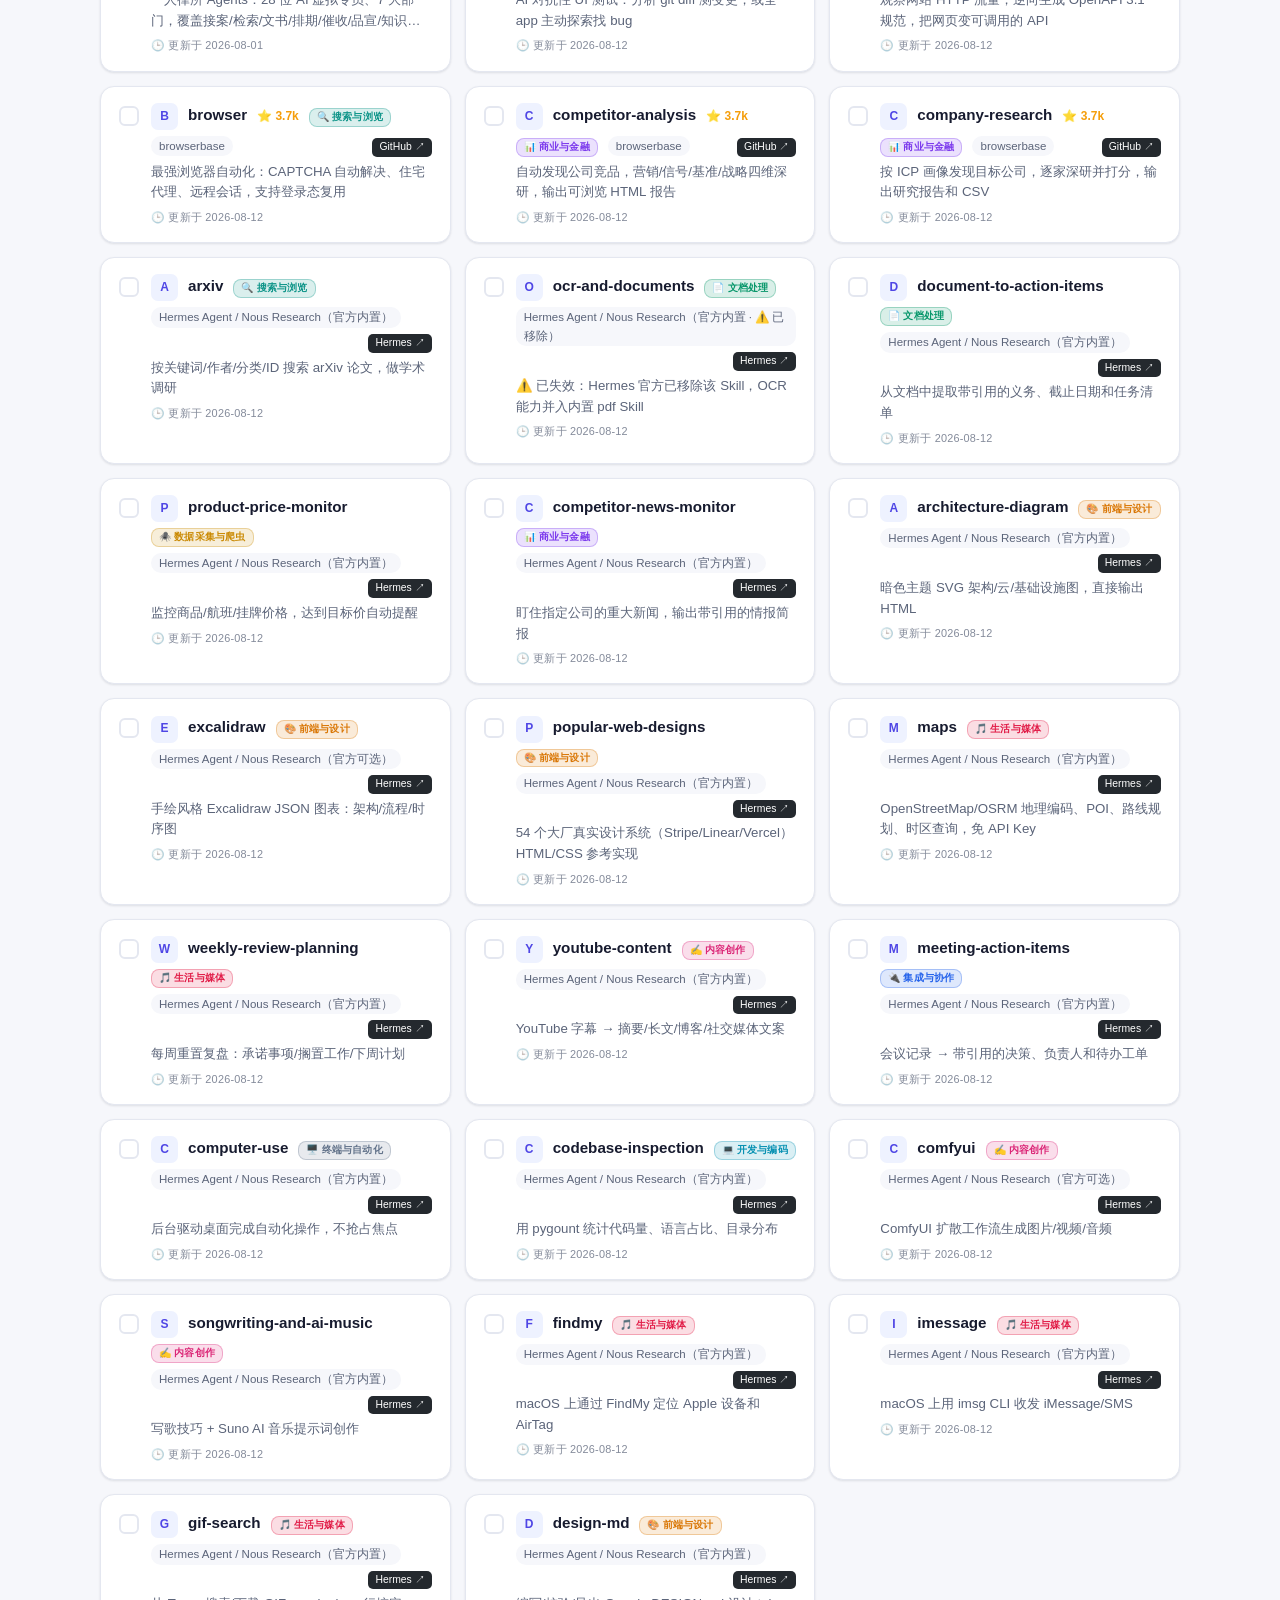
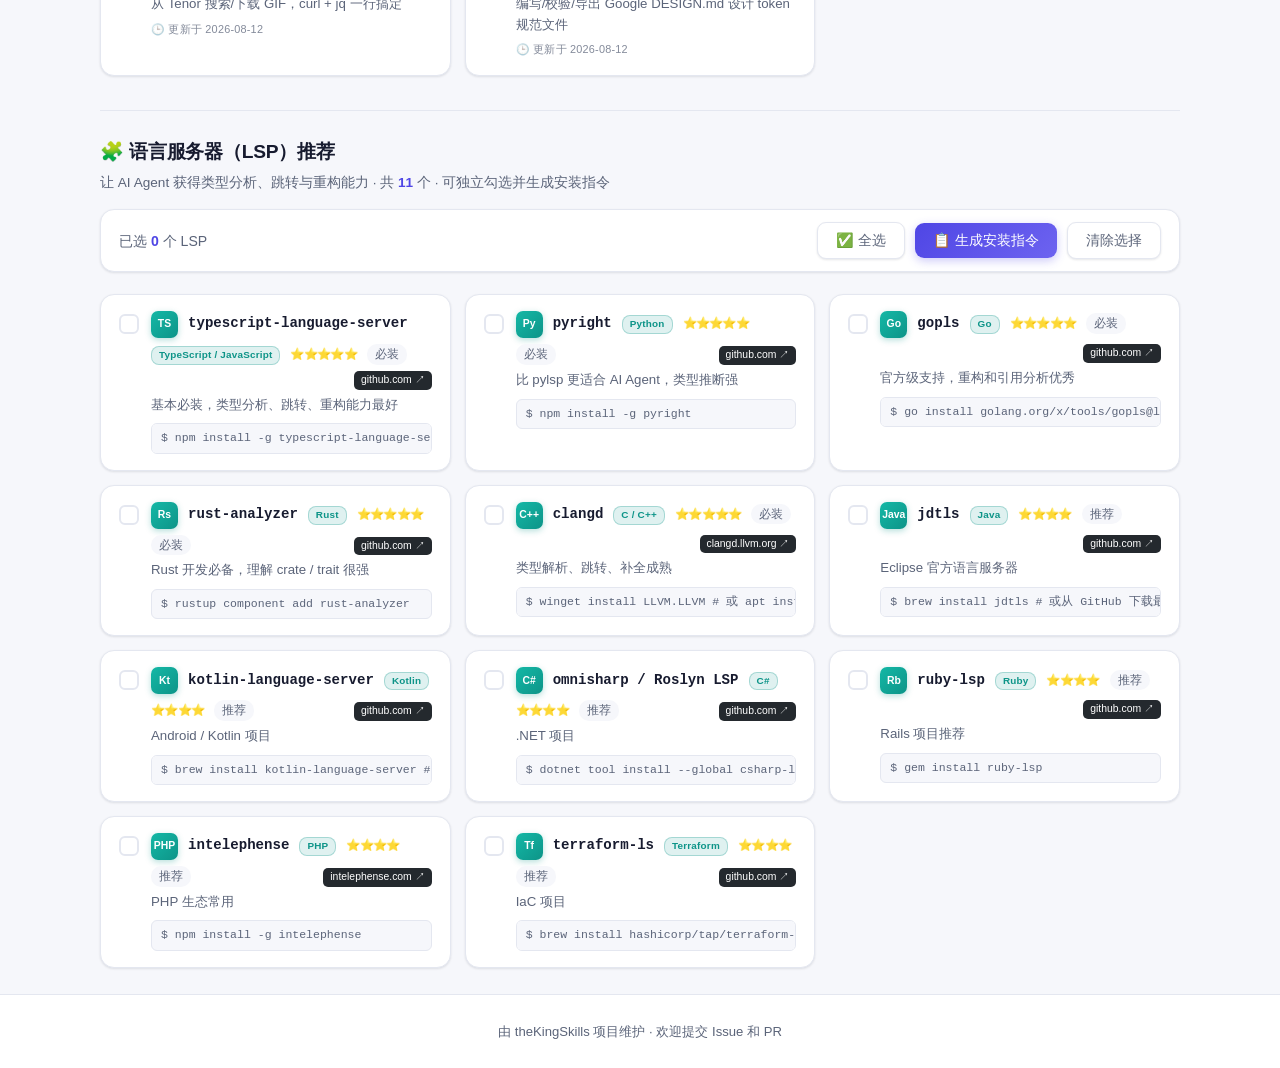
==== commit 447a0c58: "feat: 首页新增「语言服务器（LSP）推荐」板块，支持独立勾选与生成安装指令" ====
--- a/docs/index.html
+++ b/docs/index.html
@@ -4,7 +4,7 @@
   <meta charset="UTF-8">
   <meta name="viewport" content="width=device-width, initial-scale=1.0">
   <title>The King Skills — AI Agent Skill 索引</title>
-  <link rel="stylesheet" href="css/style.css?v=7">
+  <link rel="stylesheet" href="css/style.css?v=8">
 </head>
 <body>
   <header class="header">
@@ -46,6 +46,32 @@
       <textarea id="outputText" readonly rows="12"></textarea>
       <button class="btn btn-primary" id="copyBtn">📄 复制到剪贴板</button>
     </section>
+
+    <!-- LSP recommendations -->
+    <section class="lsp-section" id="lspSection">
+      <div class="section-head">
+        <h2>🧩 语言服务器（LSP）推荐</h2>
+        <p class="section-sub">让 AI Agent 获得类型分析、跳转与重构能力 · 共 <strong id="lspTotalCount">0</strong> 个 · 可独立勾选并生成安装指令</p>
+      </div>
+
+      <section class="stats-bar">
+        <span>已选 <strong id="lspSelectedCount">0</strong> 个 LSP</span>
+        <button class="btn btn-secondary" id="lspSelectAllBtn">✅ 全选</button>
+        <button class="btn btn-primary" id="lspGenerateBtn">📋 生成安装指令</button>
+        <button class="btn btn-secondary" id="lspClearBtn">清除选择</button>
+      </section>
+
+      <section class="skills-grid" id="lspGrid">
+        <!-- Rendered by JS -->
+      </section>
+
+      <section class="output-section" id="lspOutputSection" style="display:none;">
+        <h2>📋 LSP 安装指令</h2>
+        <p class="output-hint">将下方内容直接提供给 AI Agent：</p>
+        <textarea id="lspOutputText" readonly rows="12"></textarea>
+        <button class="btn btn-primary" id="lspCopyBtn">📄 复制到剪贴板</button>
+      </section>
+    </section>
   </main>
 
   <footer class="footer">
@@ -56,6 +82,6 @@
 
   <div class="toast" id="toast"></div>
 
-  <script src="js/script.js?v=8"></script>
+  <script src="js/script.js?v=10"></script>
 </body>
 </html>
--- a/docs/css/style.css
+++ b/docs/css/style.css
@@ -105,33 +105,6 @@
   opacity: 1;
 }
 
-/* ===== Site Nav ===== */
-.site-nav {
-  position: relative;
-  display: flex;
-  justify-content: center;
-  gap: 8px;
-  margin-bottom: 22px;
-}
-.nav-link {
-  padding: 6px 16px;
-  border-radius: 999px;
-  font-size: .84rem;
-  font-weight: 600;
-  color: rgba(255,255,255,.85);
-  background: rgba(255,255,255,.08);
-  border: 1px solid rgba(255,255,255,.16);
-  text-decoration: none;
-  transition: all .16s ease;
-}
-.nav-link:hover { background: rgba(255,255,255,.16); color: #fff; text-decoration: none; }
-.nav-link.active {
-  background: linear-gradient(135deg, #f59e0b, #eab308);
-  color: #141528;
-  border-color: transparent;
-  box-shadow: 0 2px 8px rgba(245,158,11,.35);
-}
-
 /* ===== Controls ===== */
 .controls {
   display: flex;
@@ -435,6 +408,45 @@
 }
 .output-section textarea:focus { outline: none; border-color: var(--primary); box-shadow: 0 0 0 3px rgba(79,70,229,.12); }
 
+/* ===== LSP Section ===== */
+.section-head {
+  margin: 34px 0 16px;
+  padding-top: 26px;
+  border-top: 1px solid var(--border);
+}
+.section-head h2 { font-size: 1.2rem; letter-spacing: -.2px; }
+.section-sub { font-size: .85rem; color: var(--text-secondary); margin-top: 4px; }
+.section-sub strong { color: var(--primary); }
+
+.lsp-card .skill-icon {
+  background: linear-gradient(135deg, #14b8a6, #0d9488);
+  color: #fff;
+  box-shadow: 0 2px 6px rgba(13,148,136,.3);
+  font-size: .65rem;
+  overflow: hidden;
+}
+.lsp-card .skill-name { font-family: var(--font-mono); font-size: .88rem; }
+.lsp-card .skill-cat.lsp-lang {
+  --cat-color: #0d9488;
+  --cat-bg: rgba(13,148,136,.13);
+  --cat-border: rgba(13,148,136,.28);
+}
+.lsp-rating { font-size: .72rem; letter-spacing: -.06em; white-space: nowrap; }
+.lsp-install {
+  margin-top: 8px;
+  padding: 5px 9px;
+  font-family: var(--font-mono);
+  font-size: .72rem;
+  color: var(--text-secondary);
+  background: var(--bg);
+  border: 1px solid var(--border);
+  border-radius: 6px;
+  white-space: nowrap;
+  overflow-x: auto;
+  scrollbar-width: thin;
+}
+.lsp-card.selected .lsp-install { background: rgba(79,70,229,.06); }
+
 /* ===== Footer ===== */
 .footer {
   margin-top: auto;
@@ -489,6 +501,7 @@
   .stats-bar { flex-direction: column; align-items: stretch; text-align: center; }
   .stats-bar span { flex: none; }
   .output-section { padding: 16px; }
+  .lsp-install { white-space: normal; overflow-wrap: anywhere; }
 }
 
 @media (max-width: 420px) {
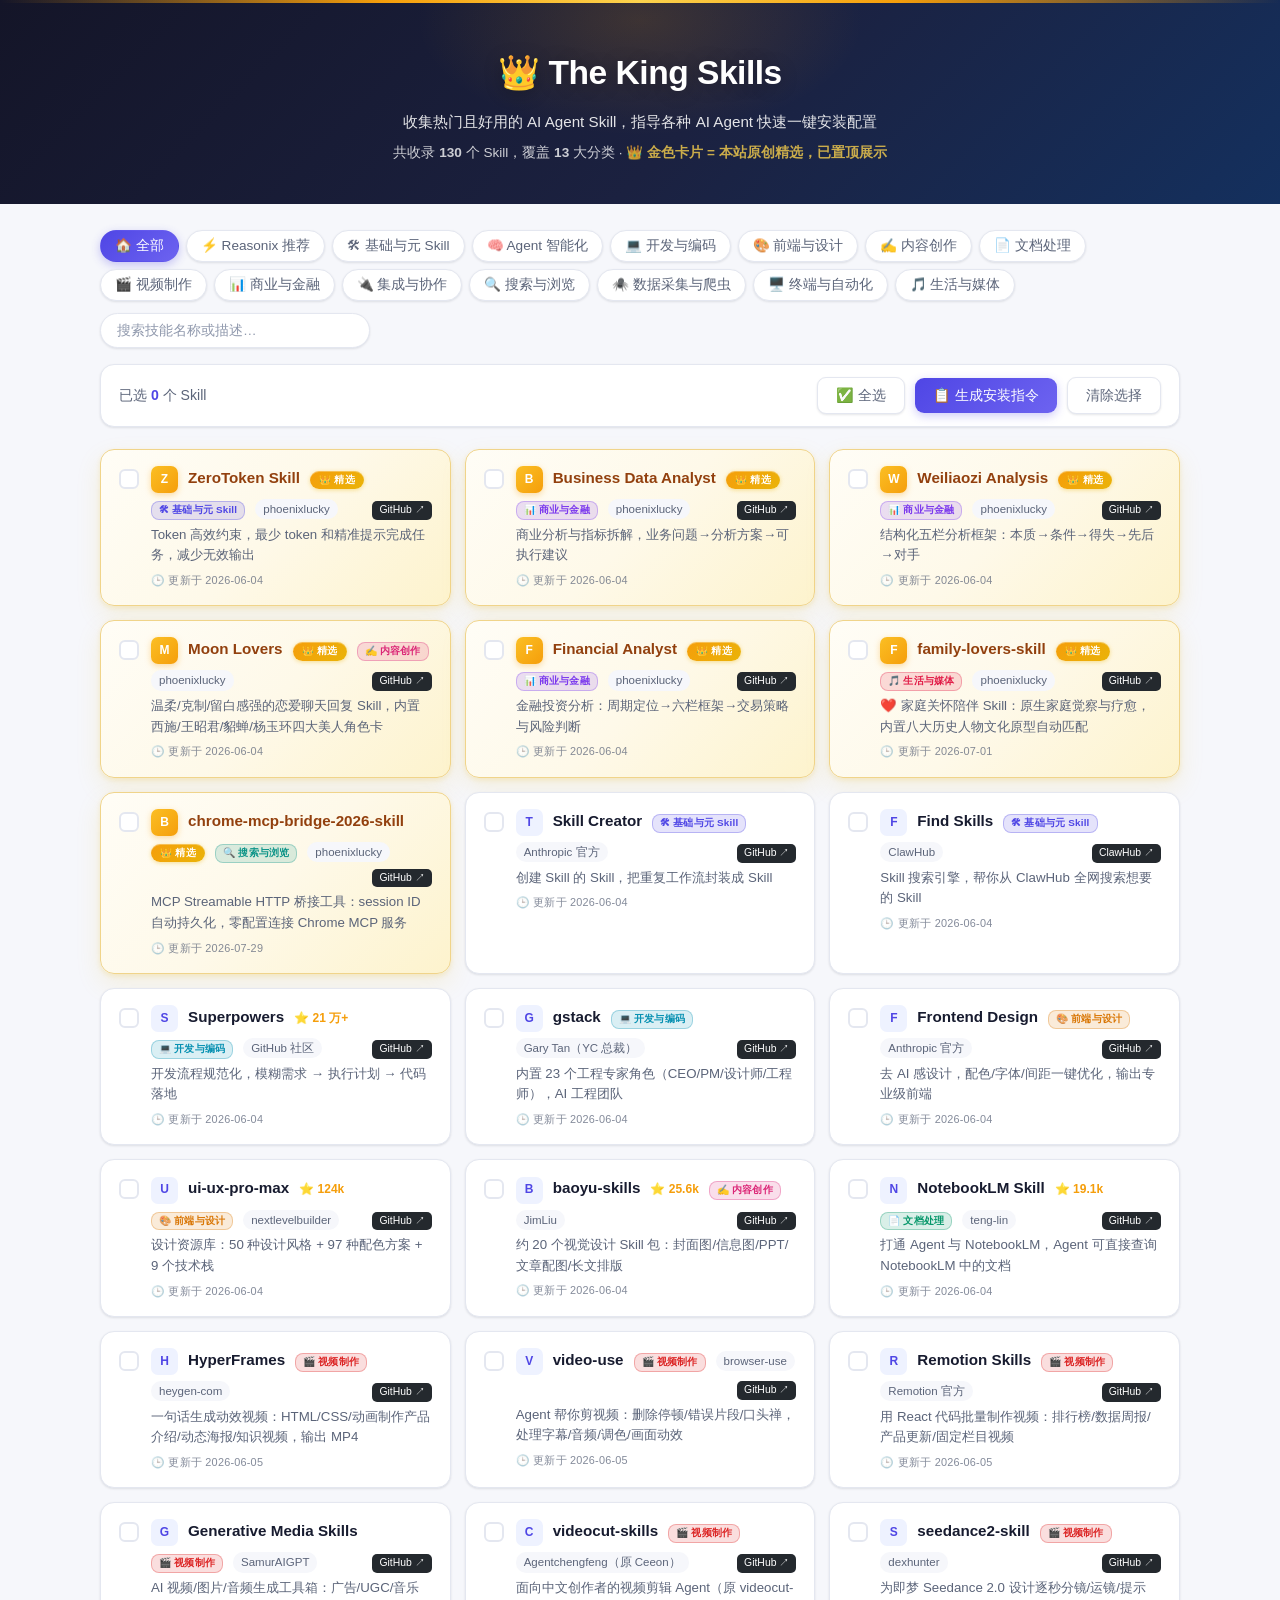
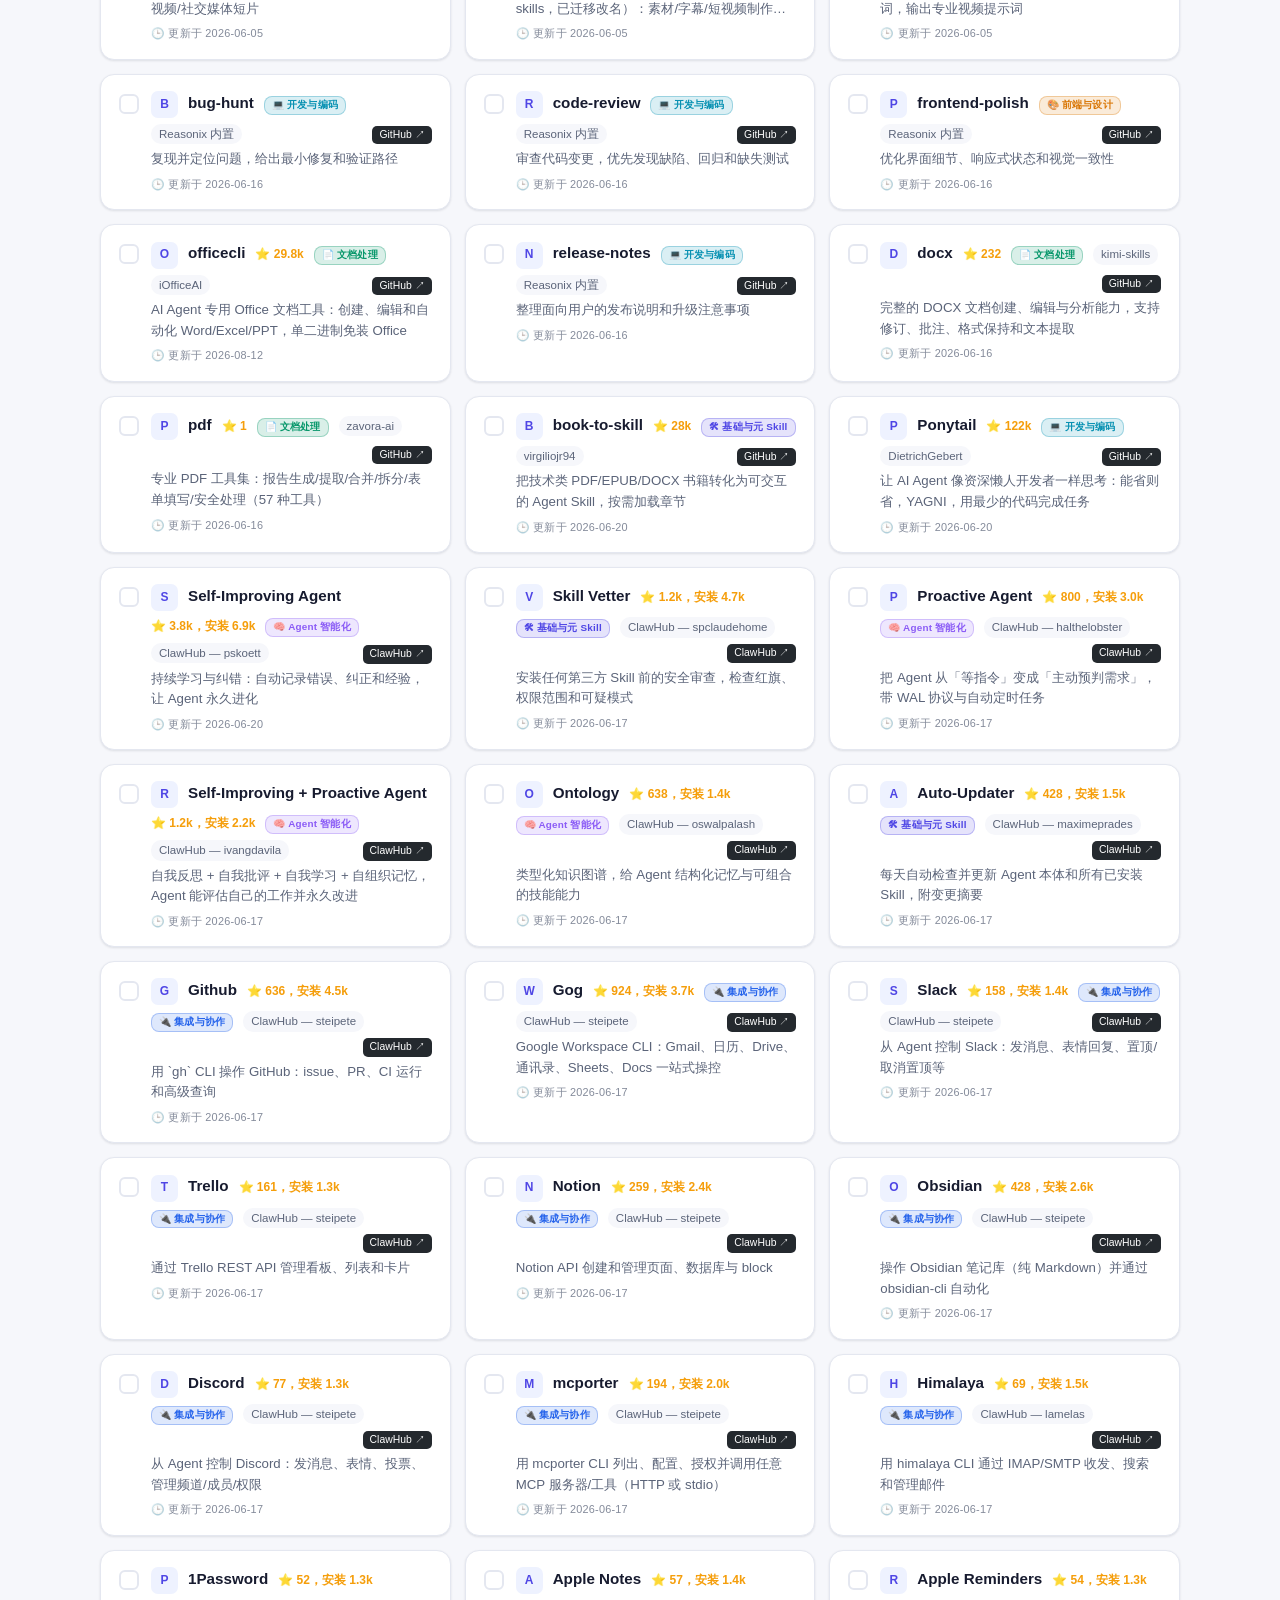
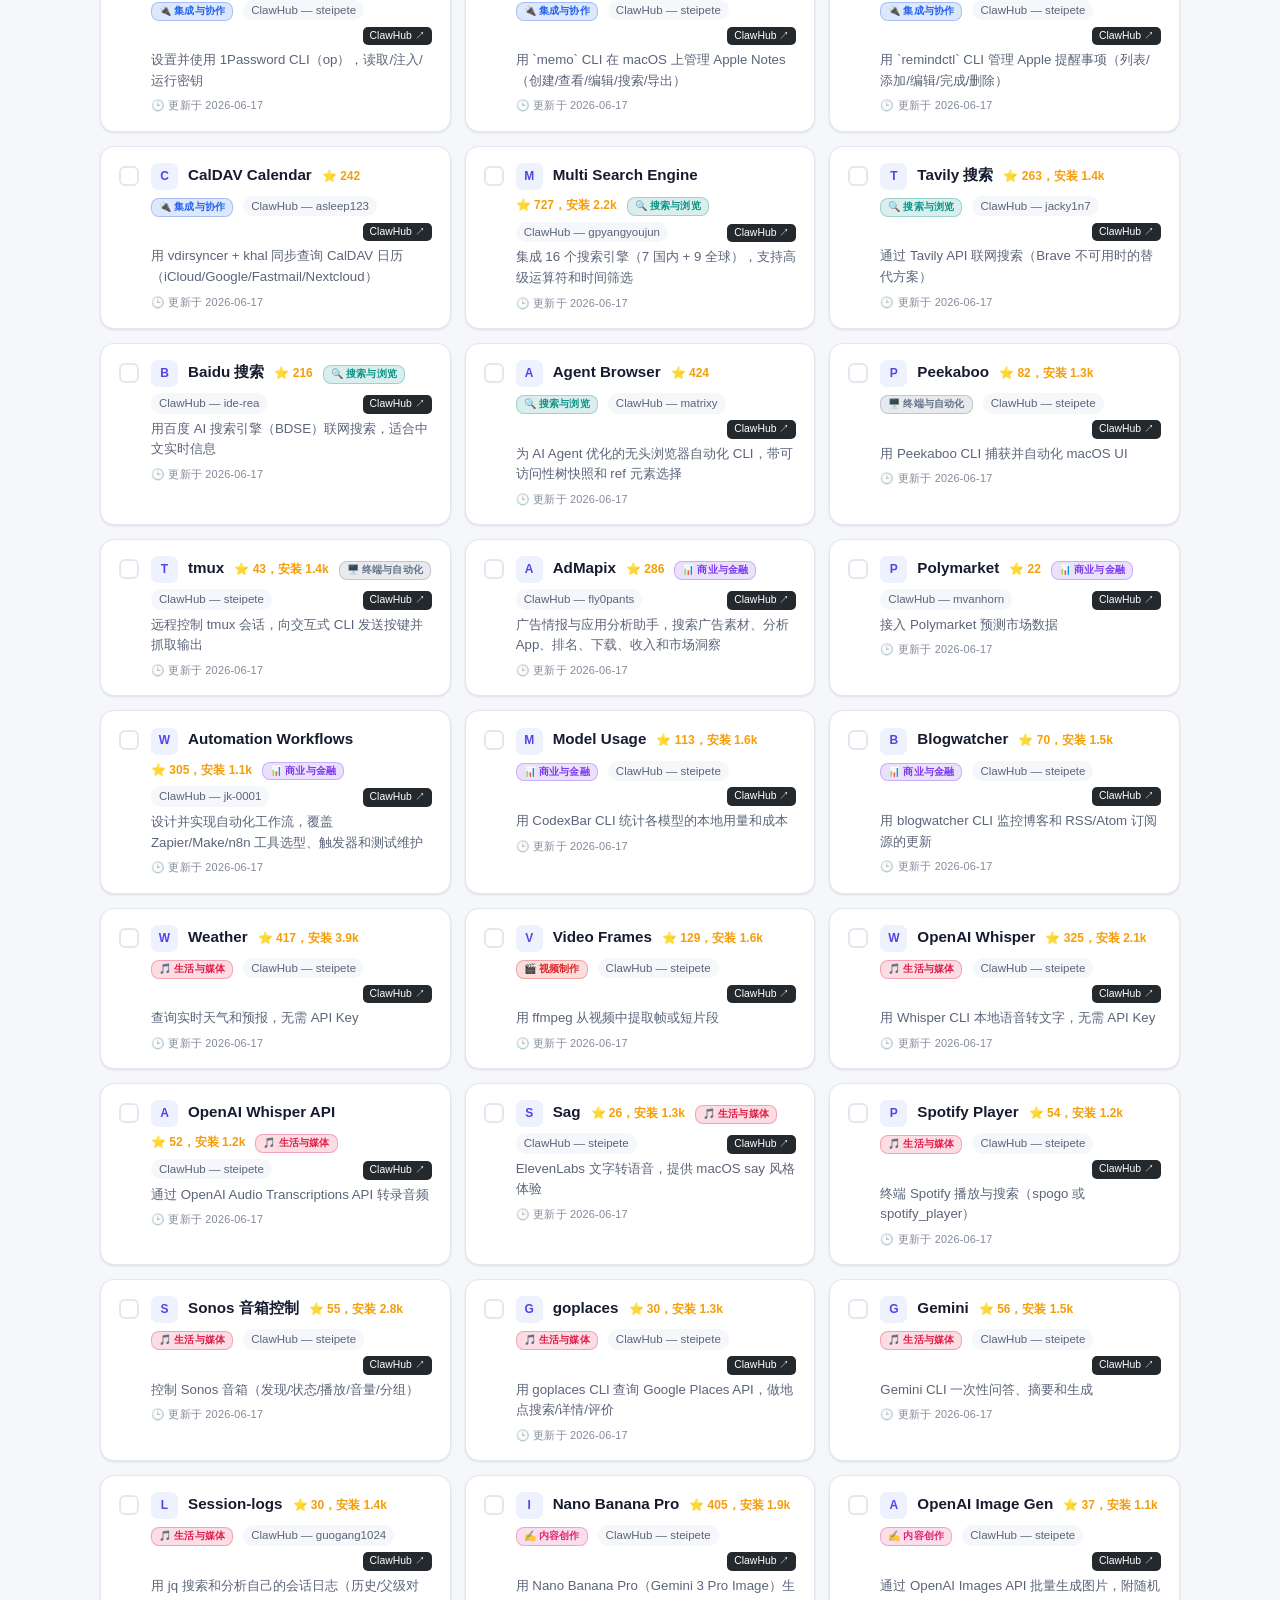
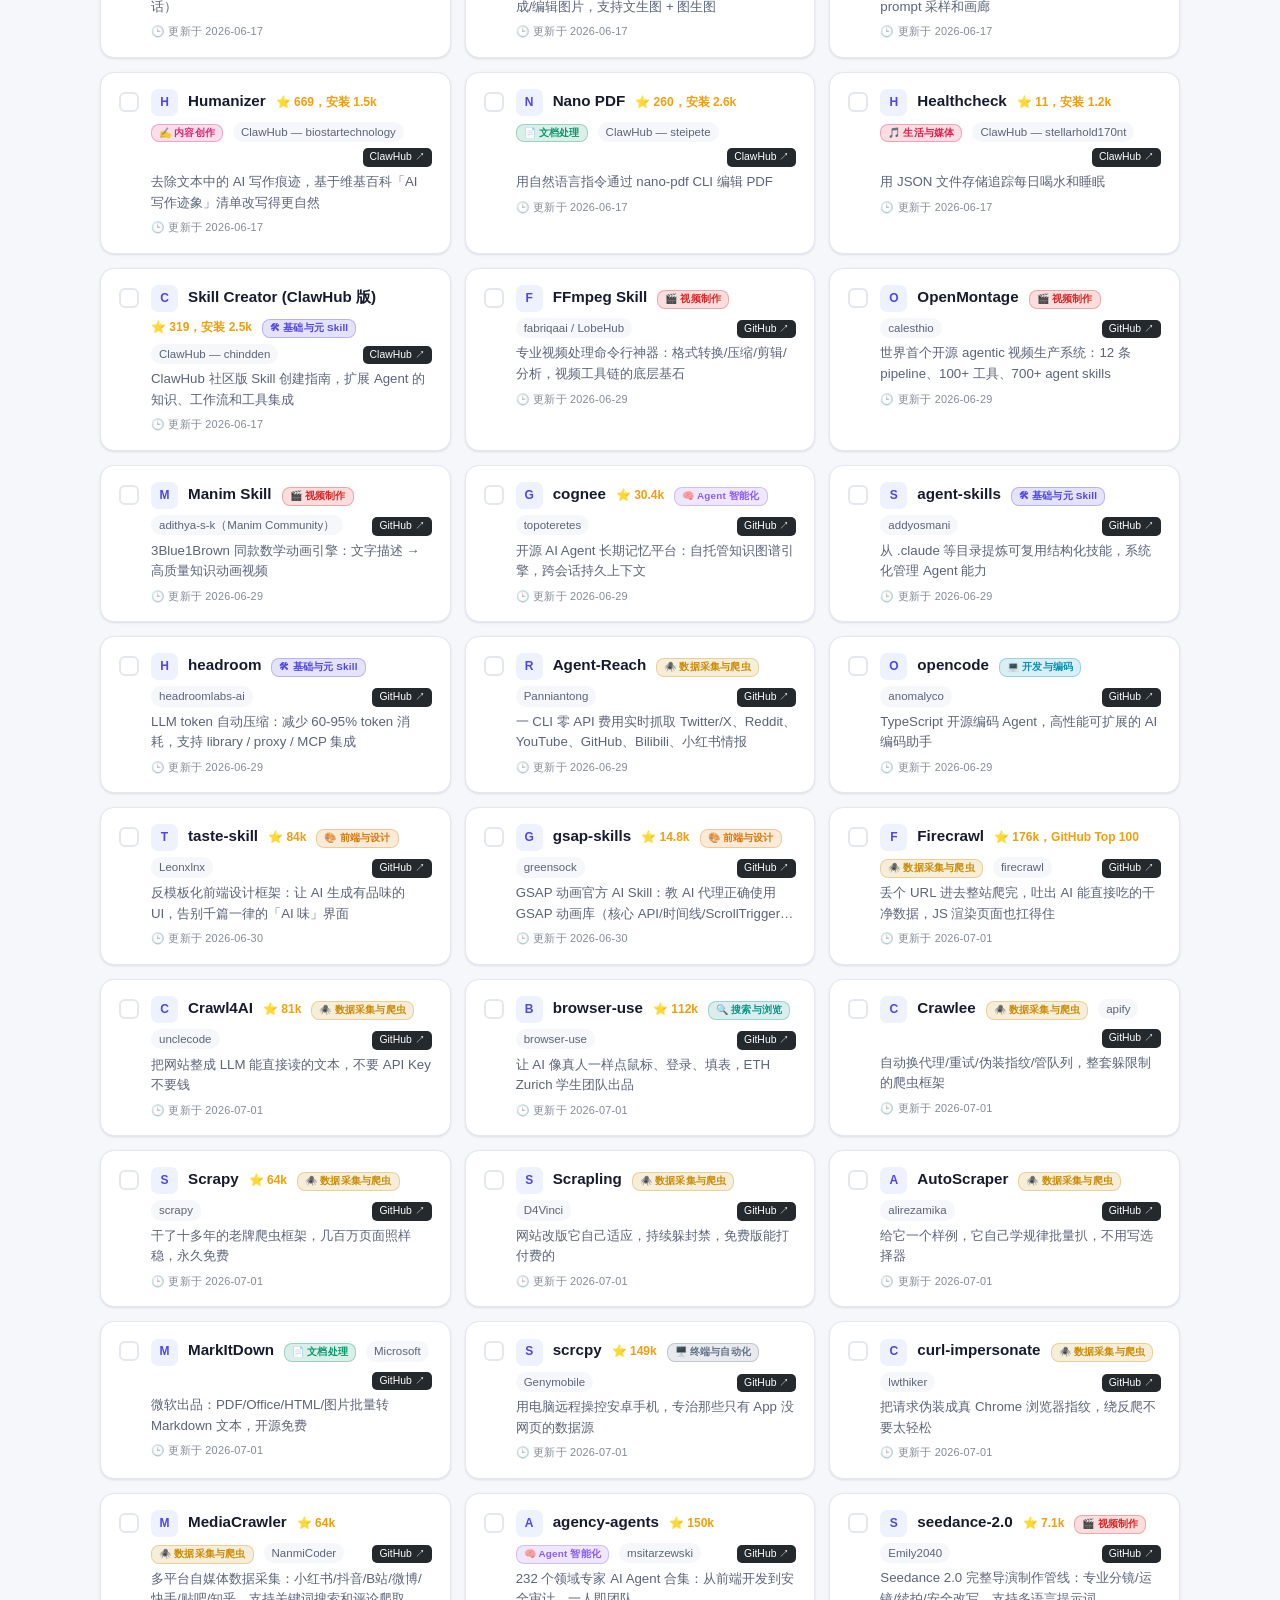
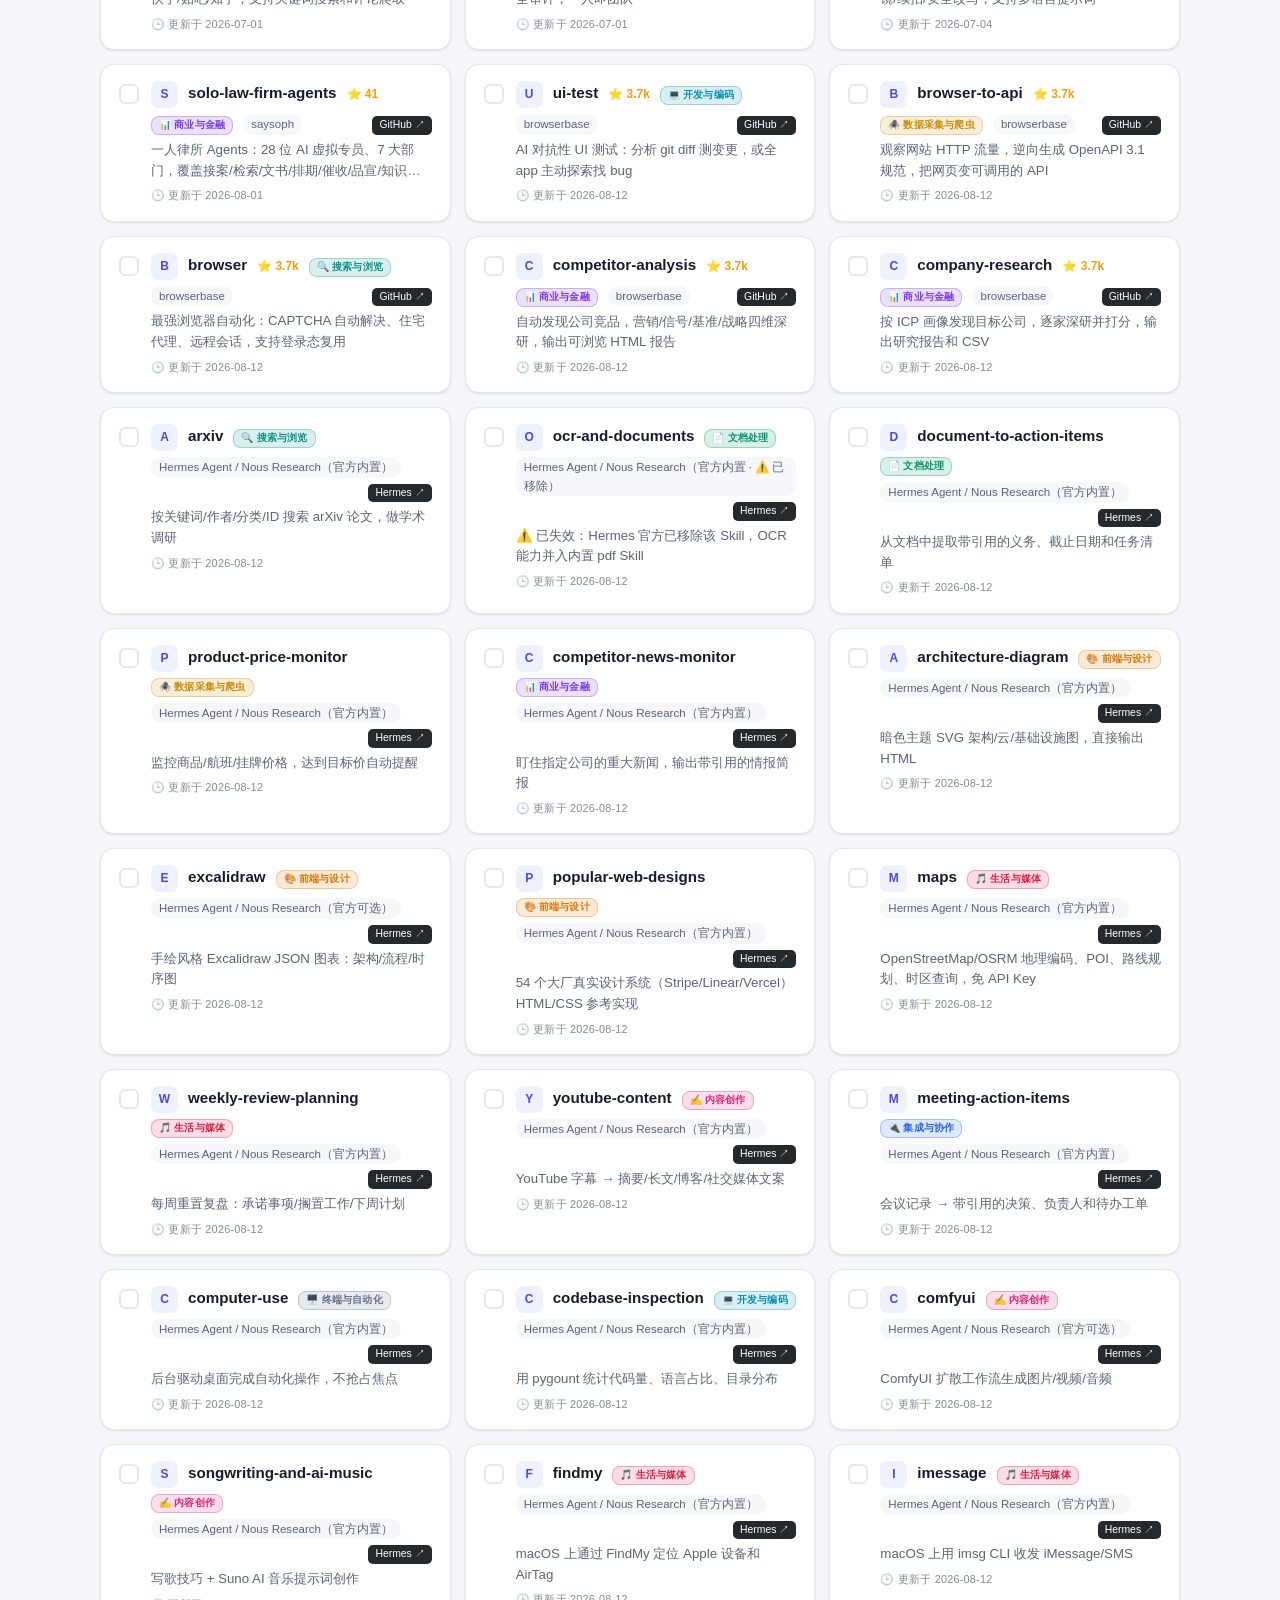
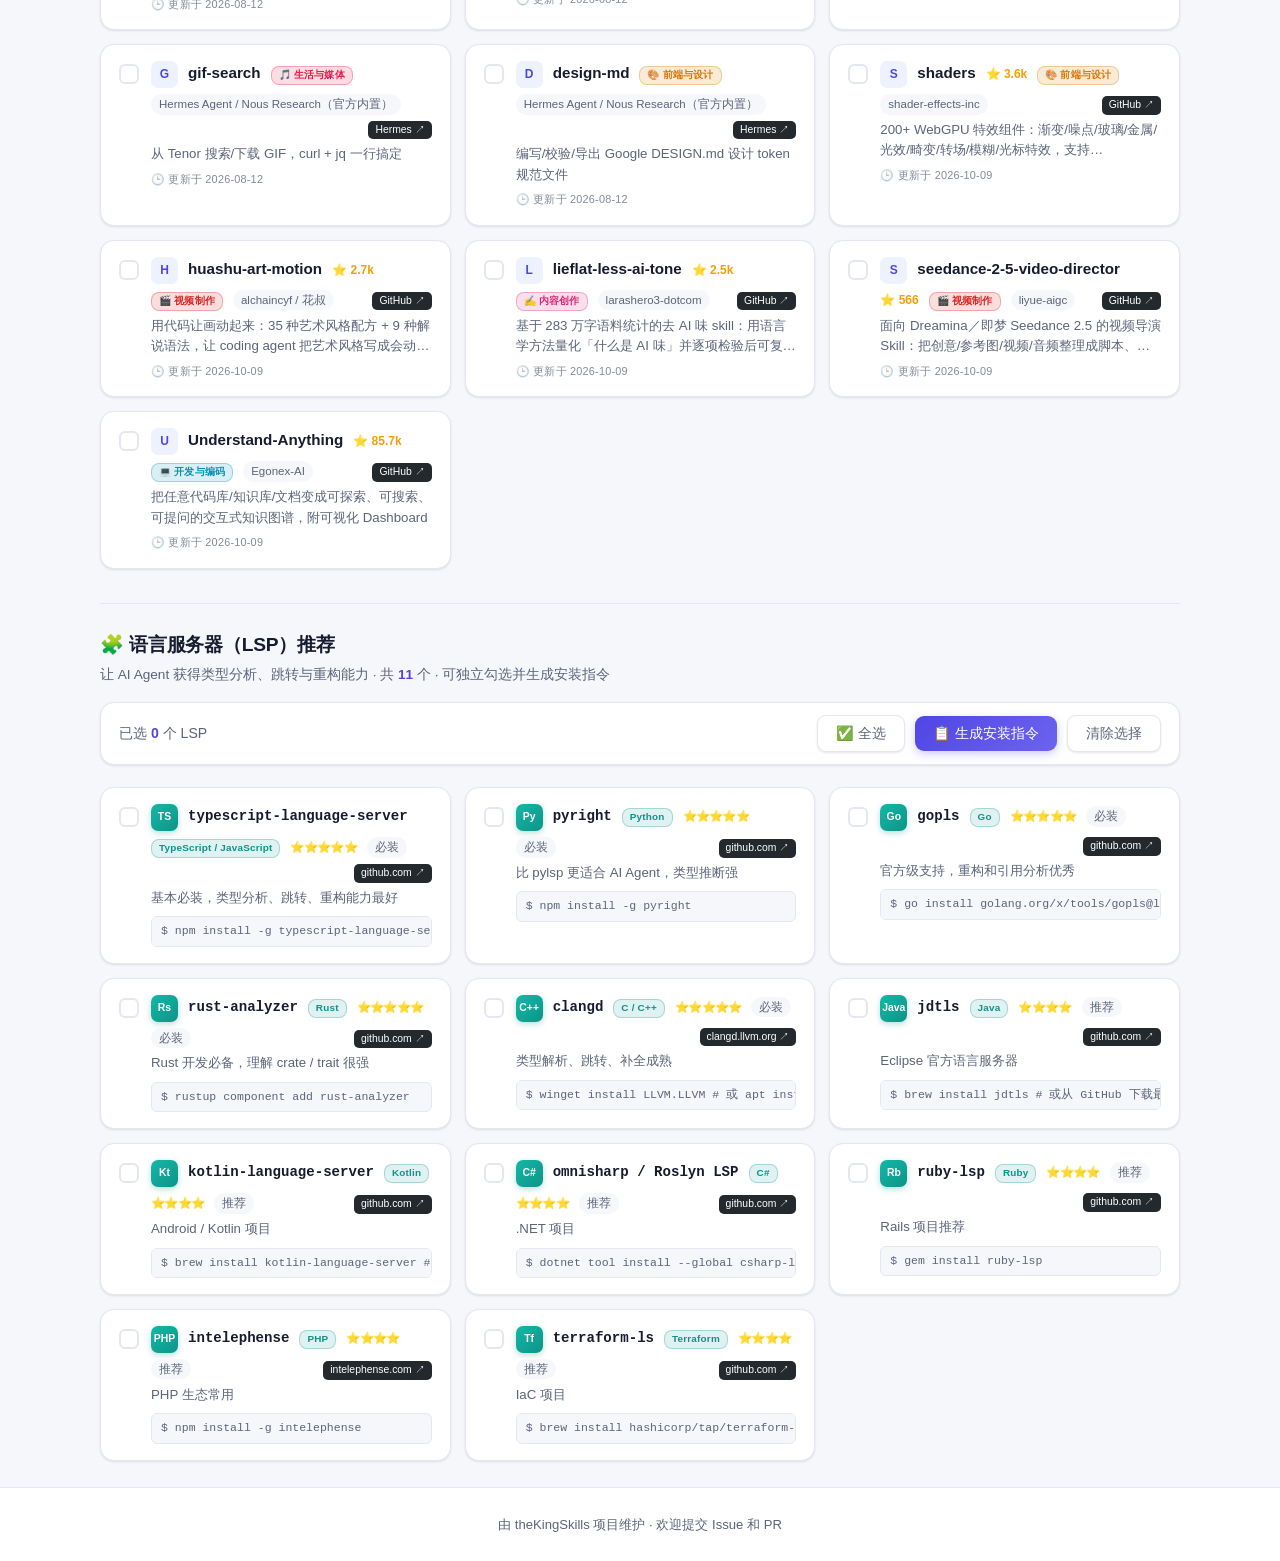
==== commit 9395b856: "build: 新增 skills.json 生成脚本与 GitHub Pages 部署工作流，同步站点数据" ====
--- a/docs/index.html
+++ b/docs/index.html
@@ -82,6 +82,6 @@
 
   <div class="toast" id="toast"></div>
 
-  <script src="js/script.js?v=10"></script>
+  <script src="js/script.js?v=a974b44c"></script>
 </body>
 </html>
